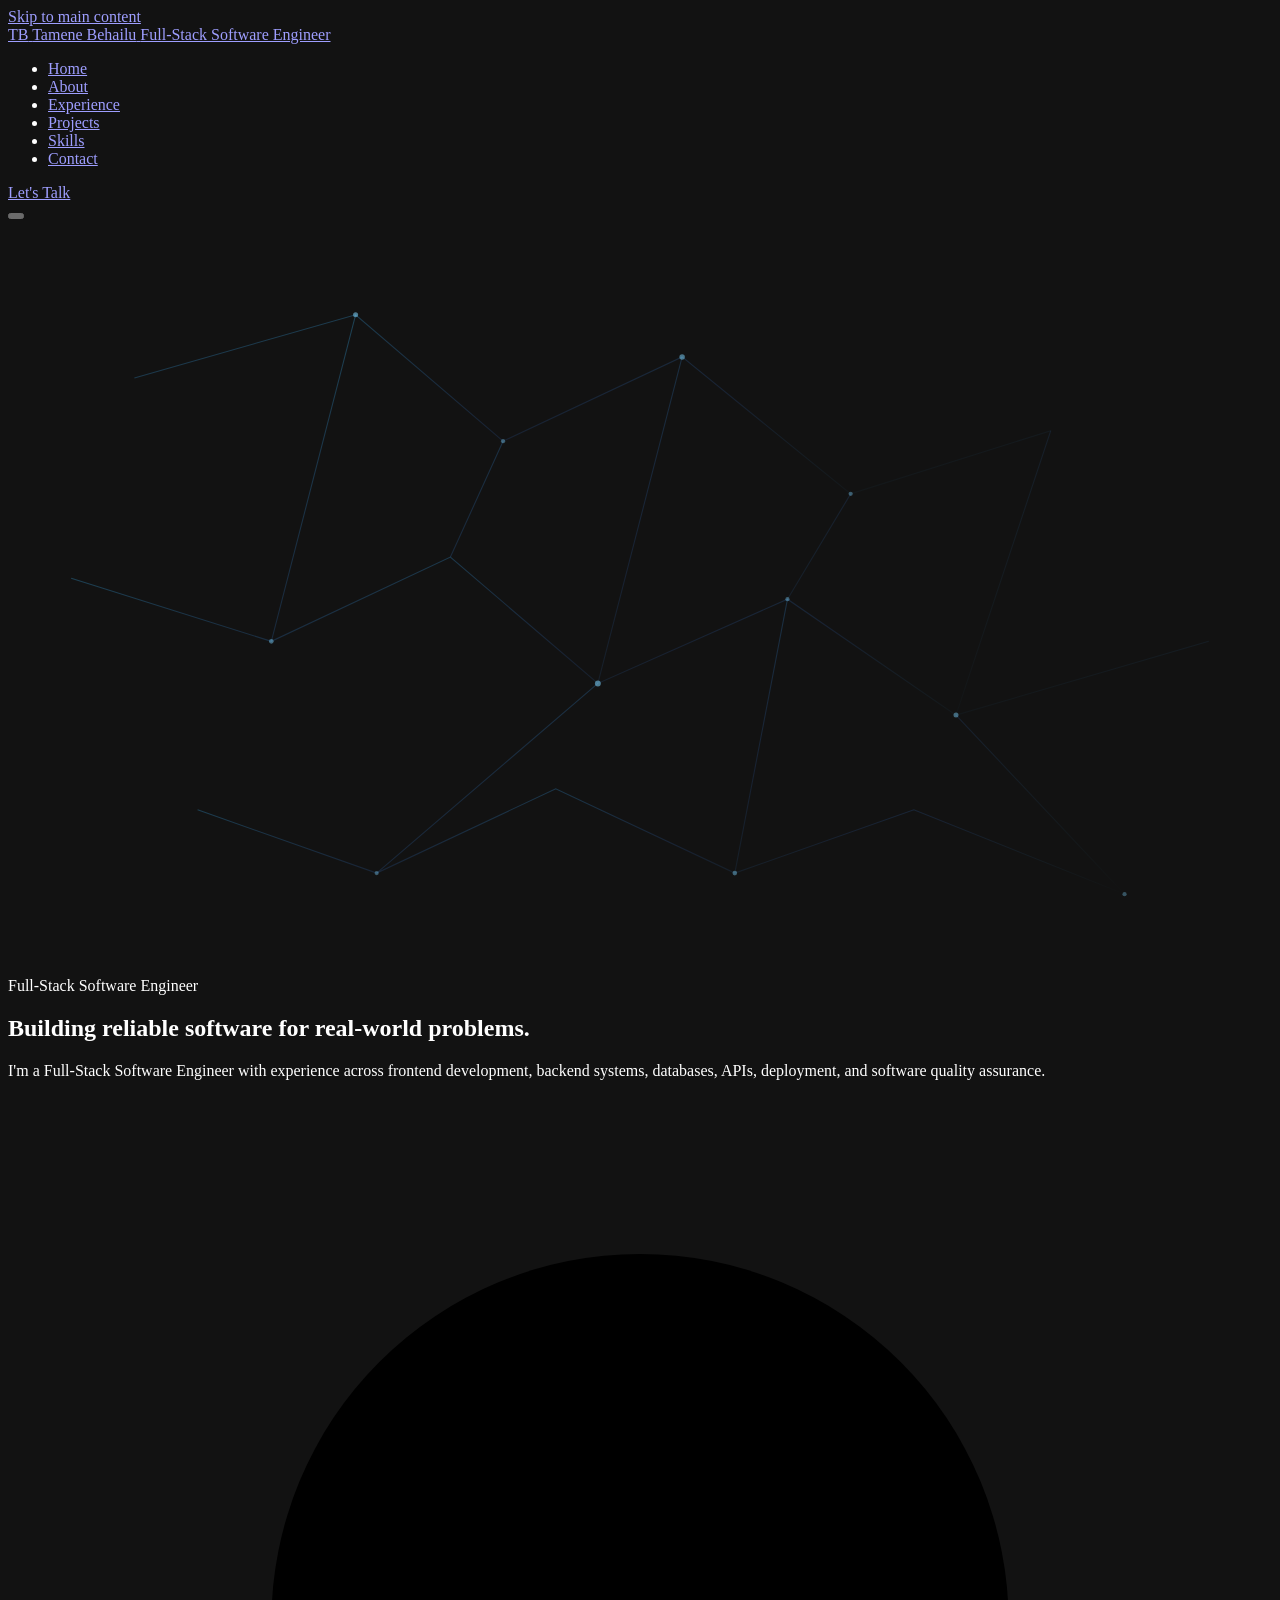
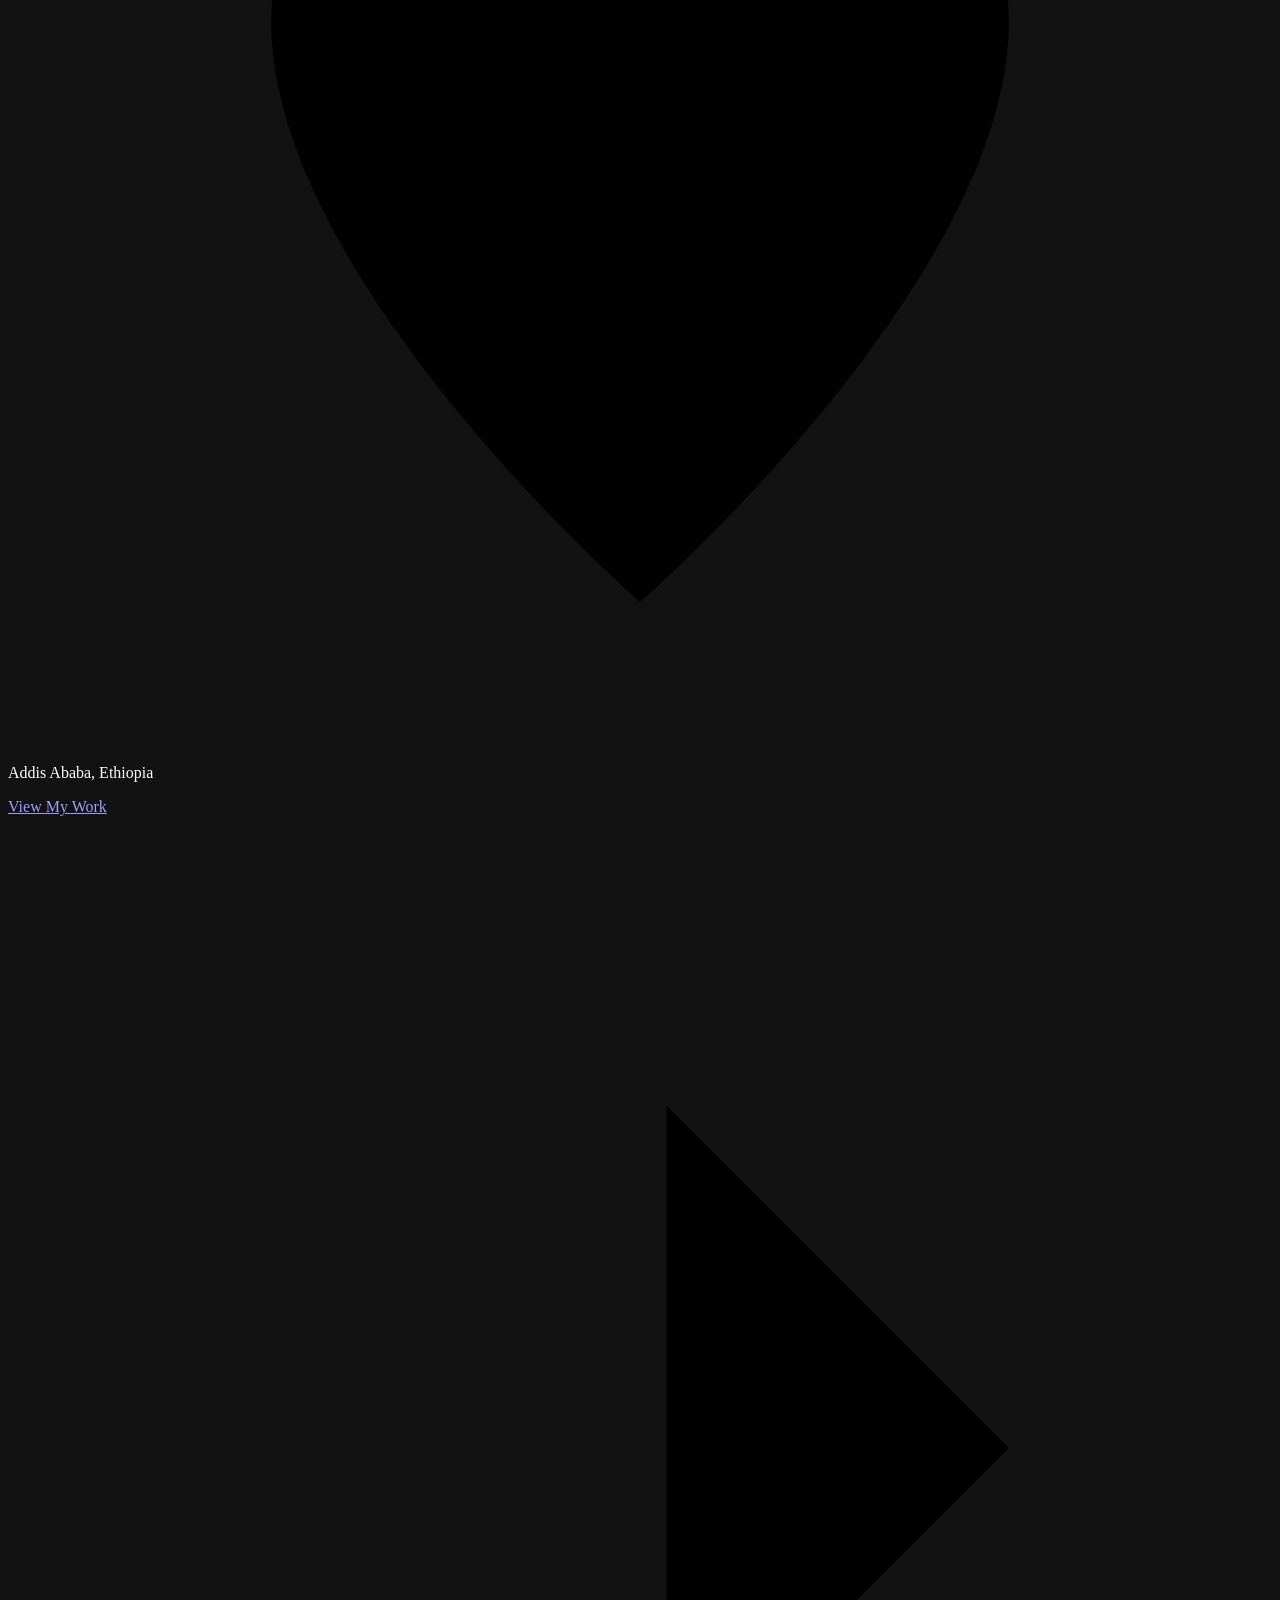
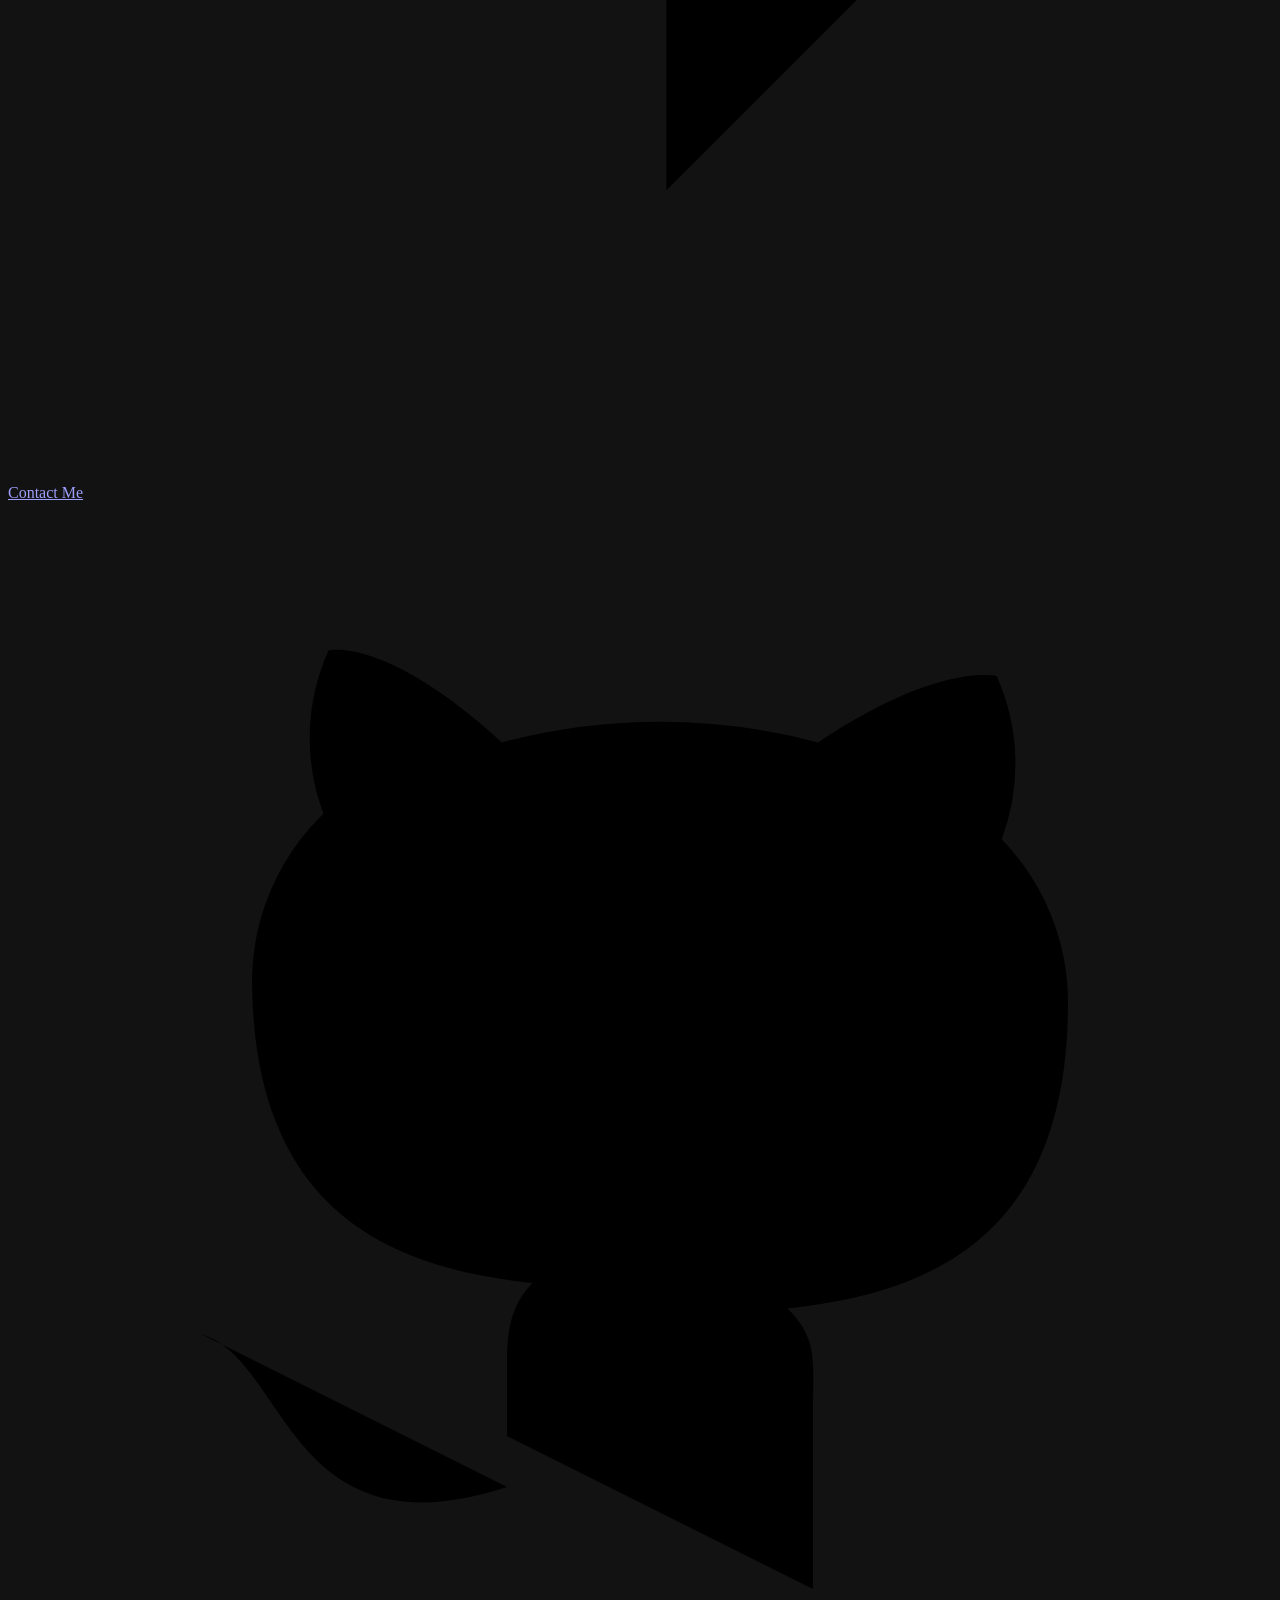
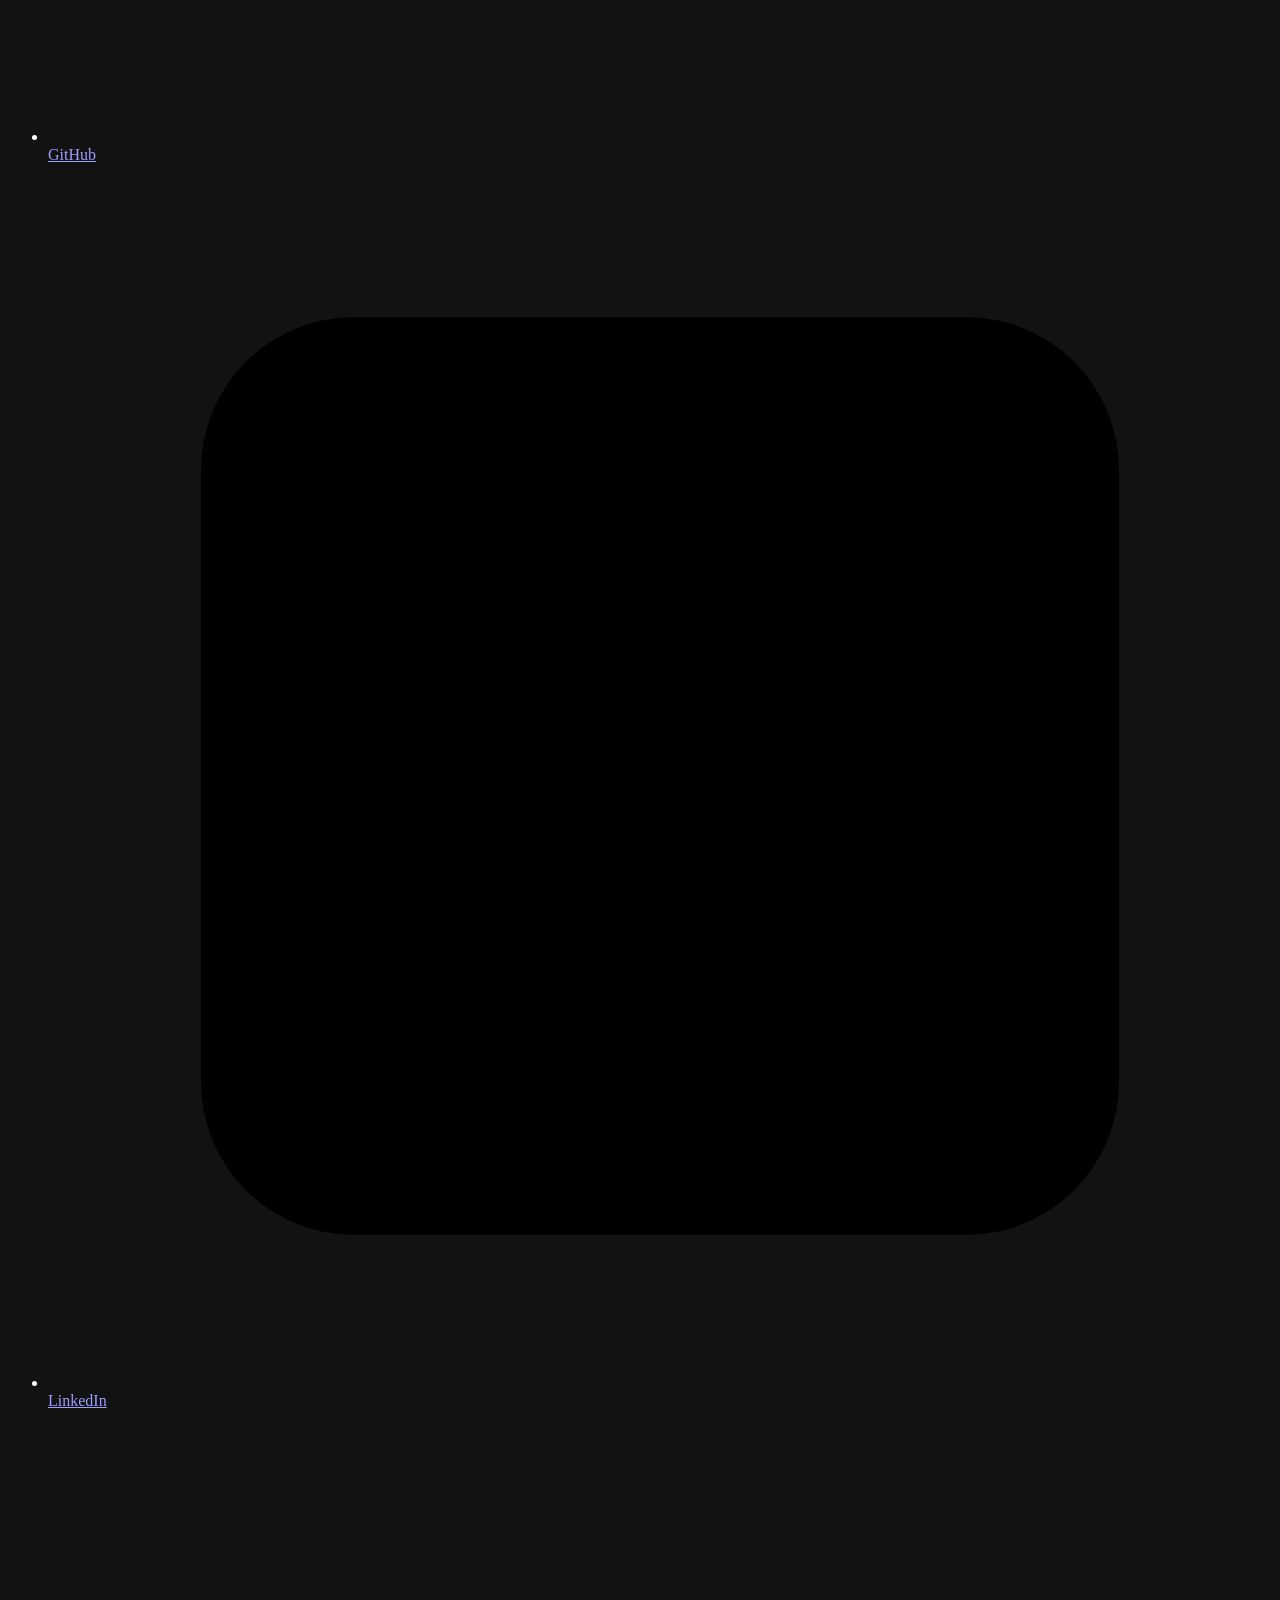
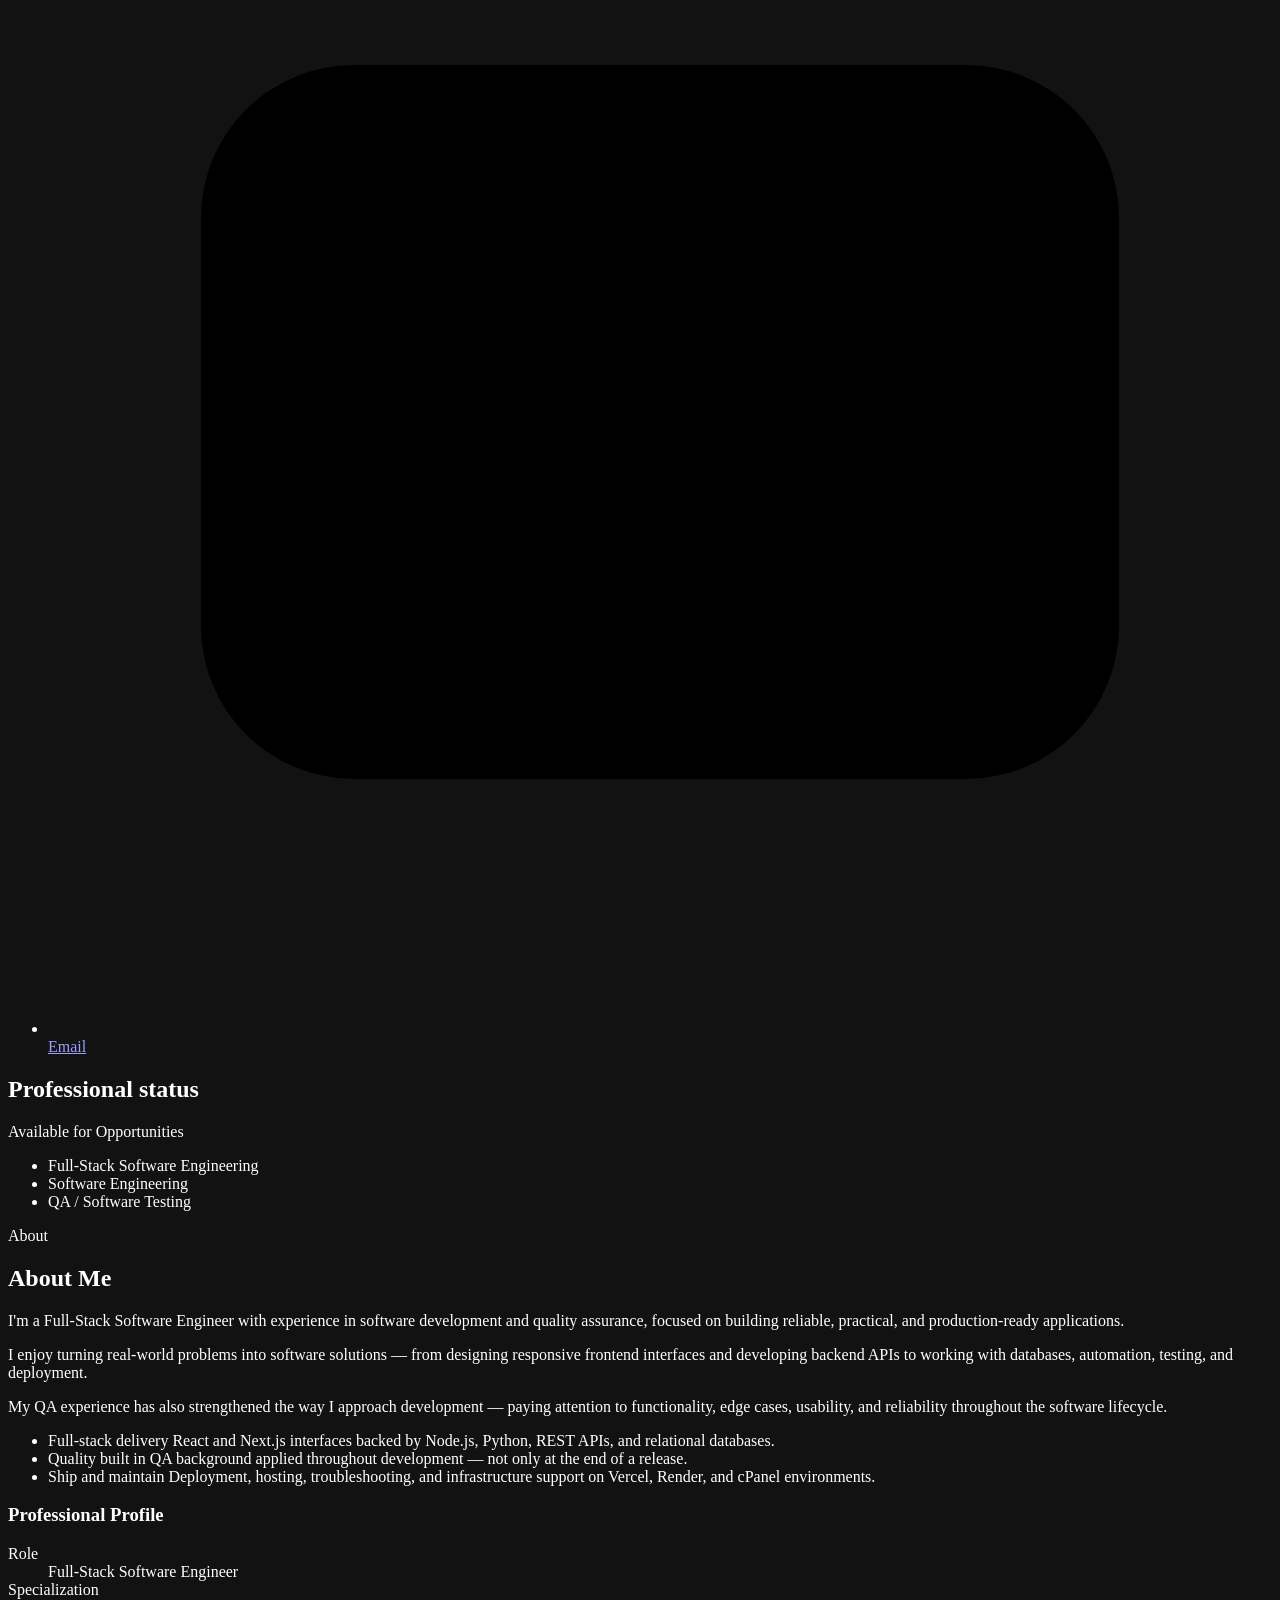
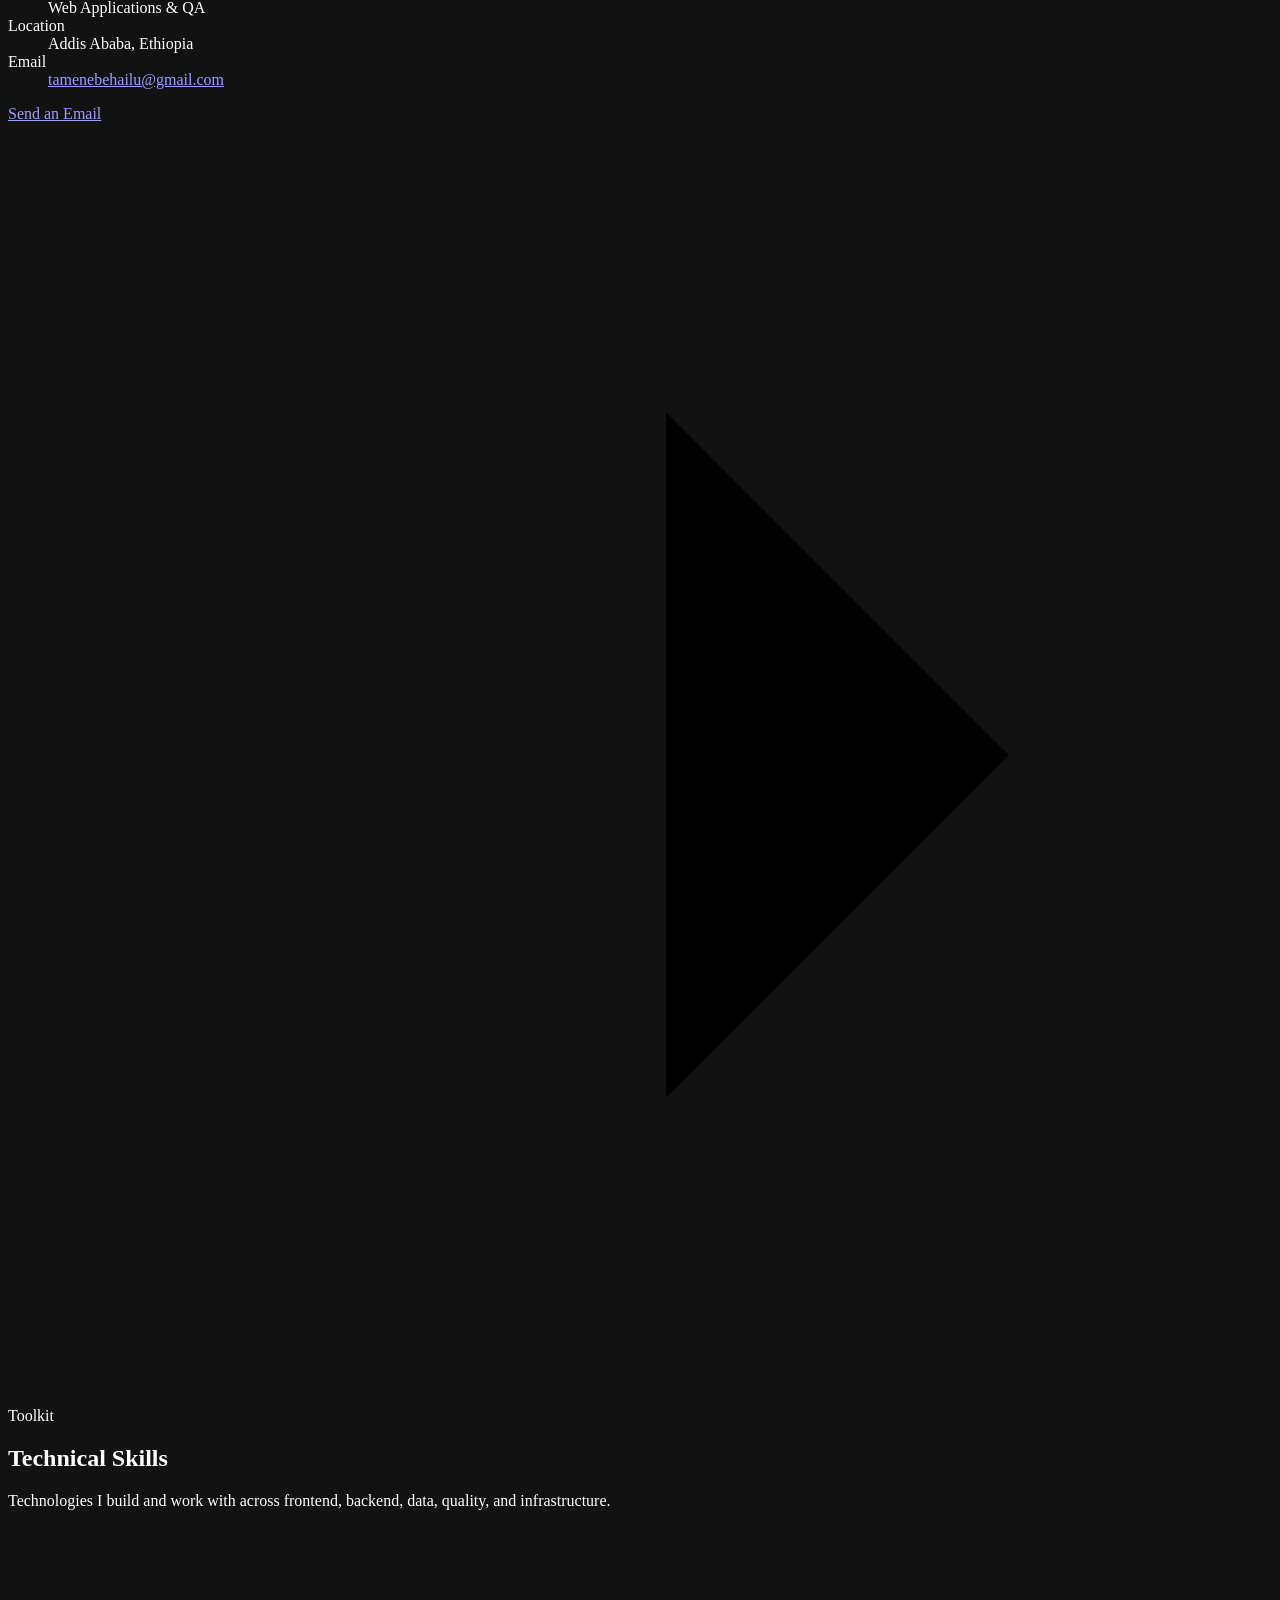
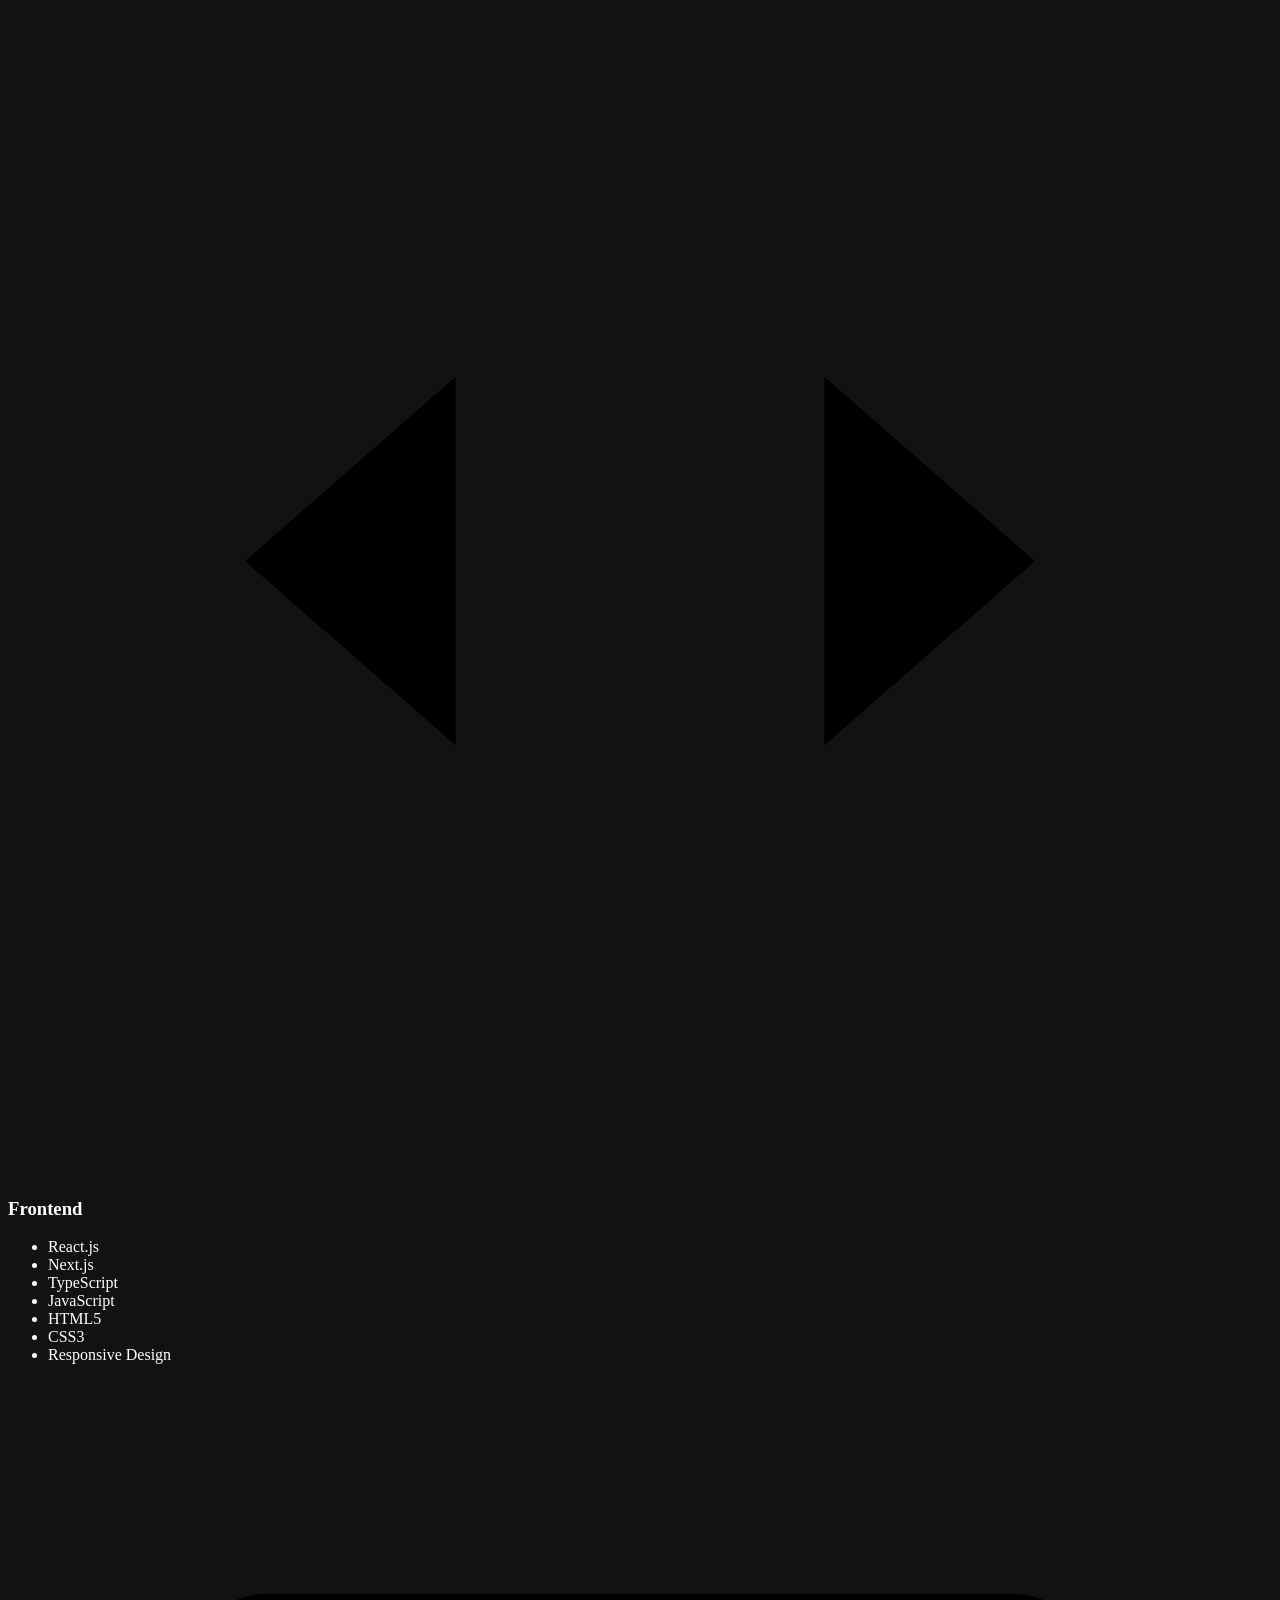
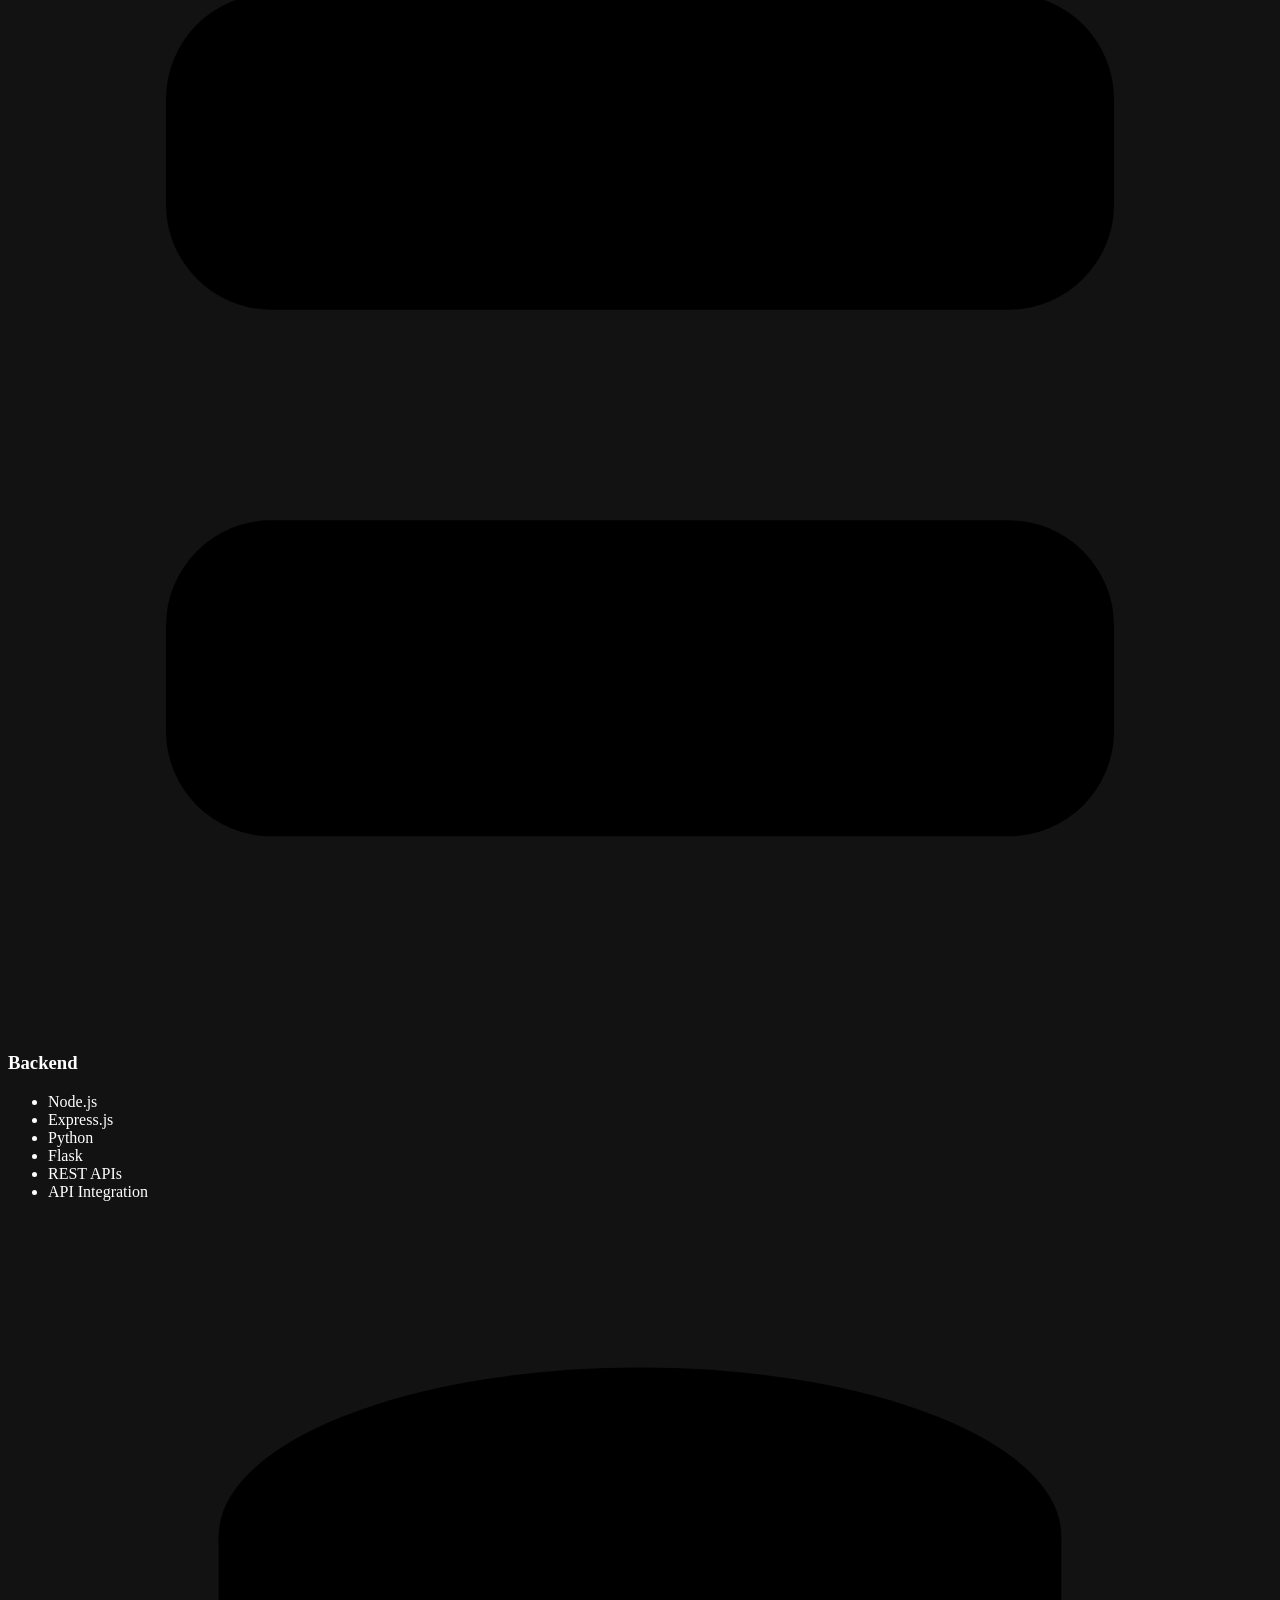
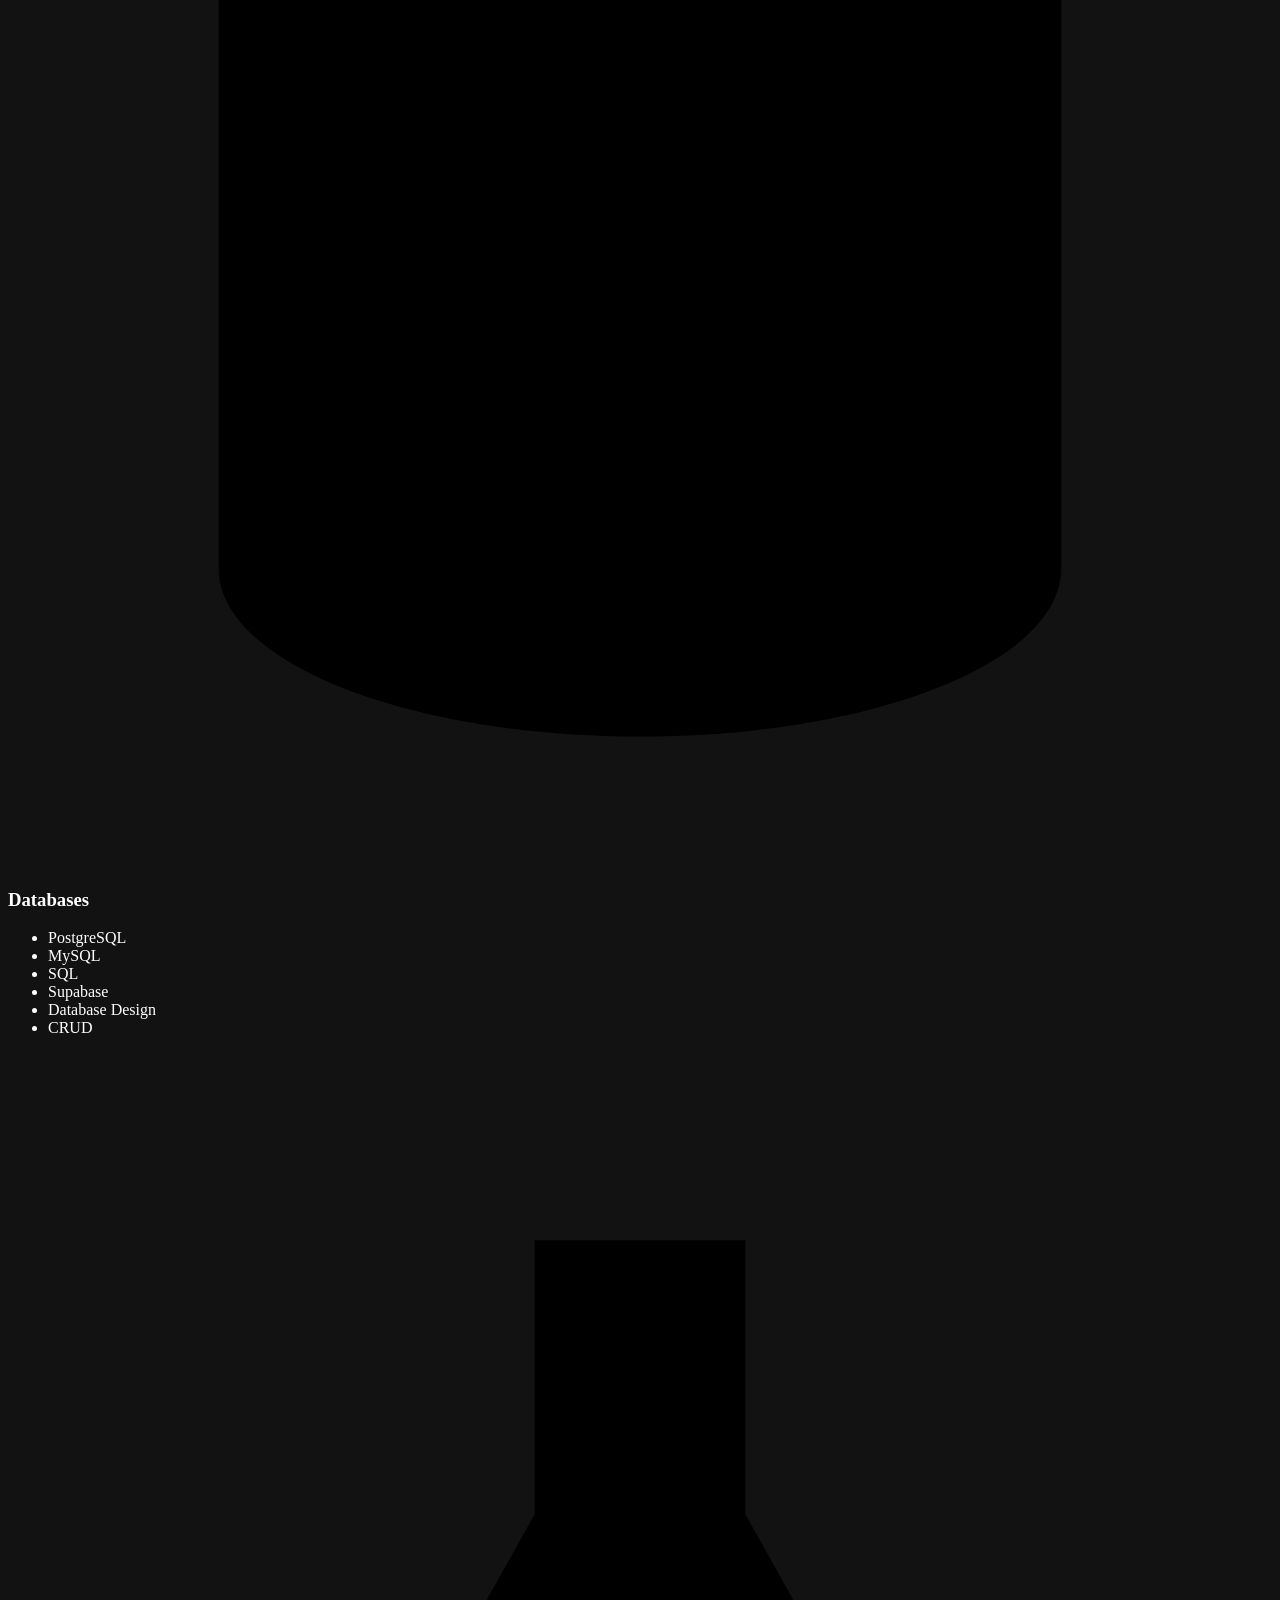
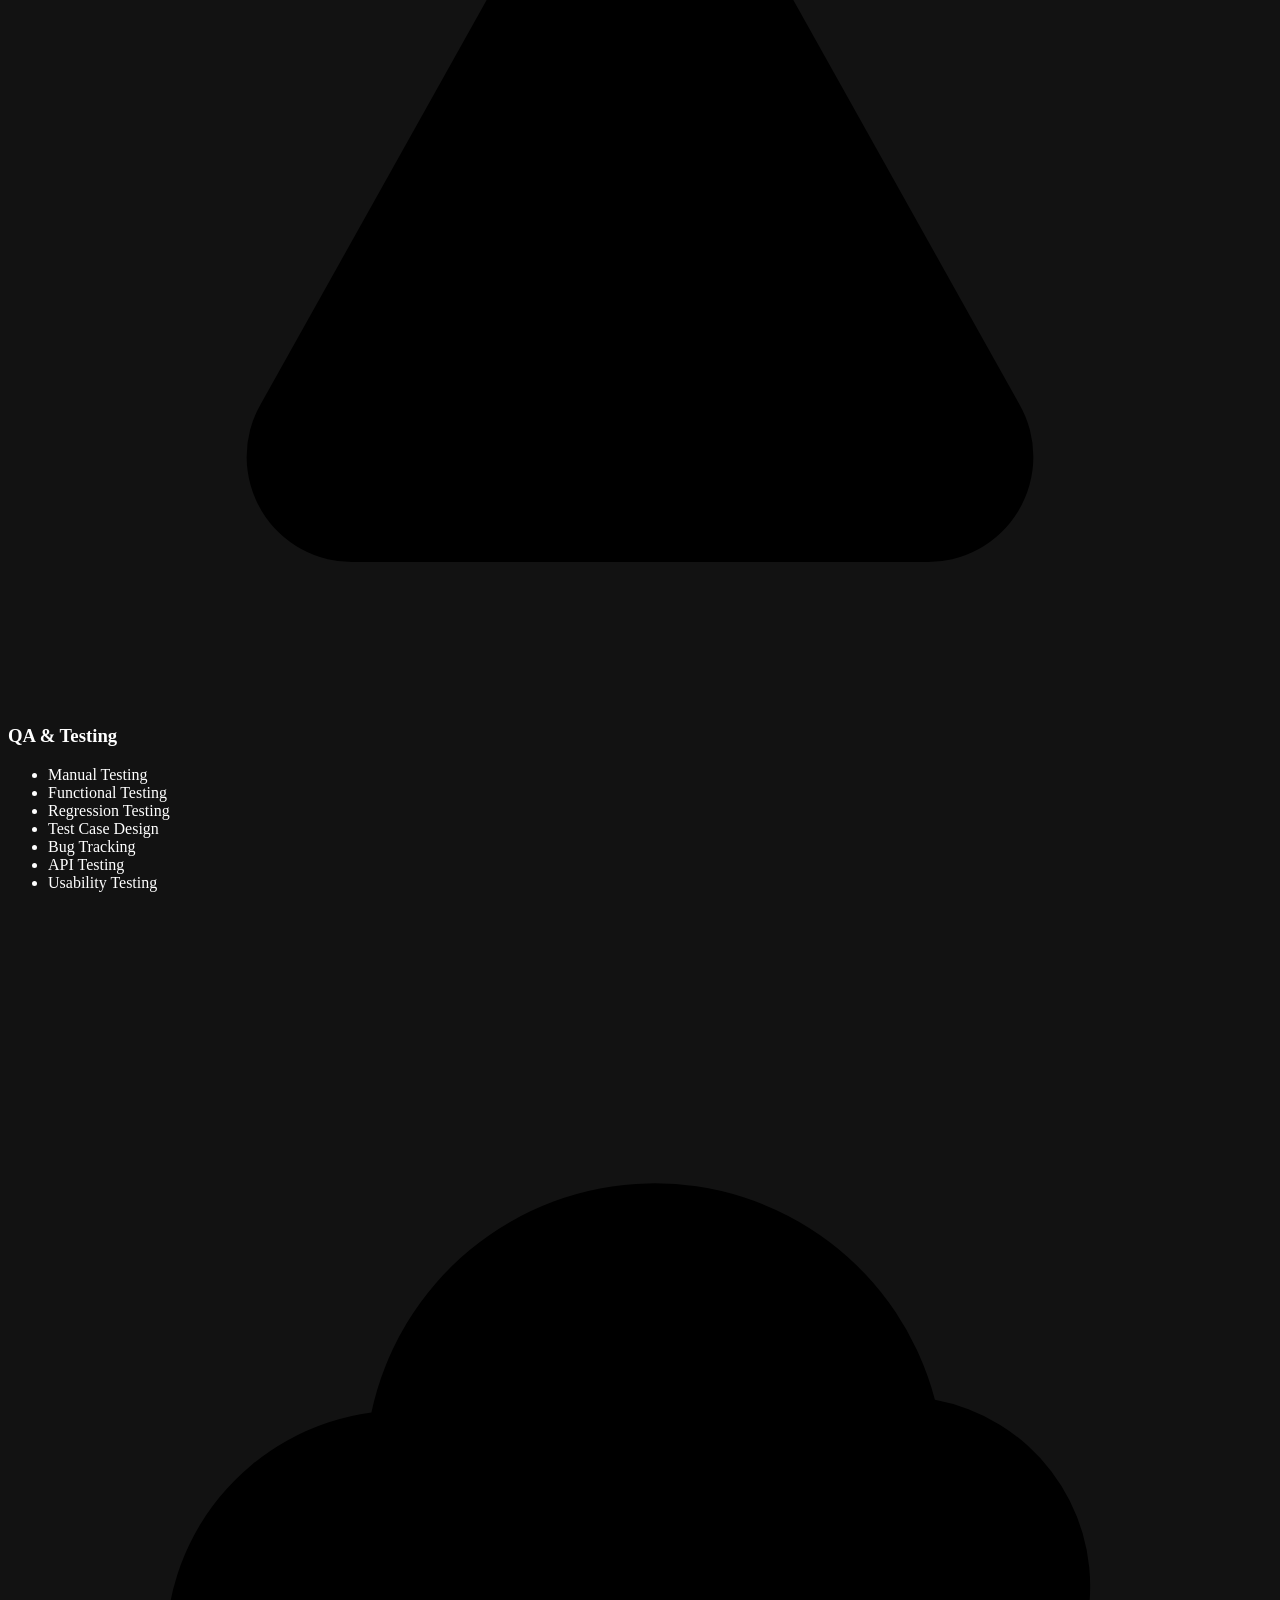
==== index.html @ a9e97636 "feat: build portfolio page structure and content Single-page site for Tamene Behailu, Full-Stack Sof" ====
<!DOCTYPE html>
<html lang="en" class="no-js">
<head>
<meta charset="utf-8">
<meta name="viewport" content="width=device-width, initial-scale=1">

<title>Tamene Behailu | Full-Stack Software Engineer</title>
<meta name="description" content="Tamene Behailu is a Full-Stack Software Engineer with experience in React, Next.js, TypeScript, Node.js, Python, databases, APIs, cloud deployment, and software quality assurance.">
<meta name="author" content="Tamene Behailu">
<link rel="canonical" href="https://tamenebehailu.dev/">

<meta name="theme-color" content="#070a10">
<meta name="color-scheme" content="dark">

<!-- Open Graph -->
<meta property="og:type" content="website">
<meta property="og:site_name" content="Tamene Behailu">
<meta property="og:title" content="Tamene Behailu | Full-Stack Software Engineer">
<meta property="og:description" content="Full-Stack Software Engineer with QA experience. Building reliable software for real-world problems — React, Next.js, TypeScript, Node.js, Python, databases, APIs, cloud deployment, and software quality assurance.">
<meta property="og:url" content="https://tamenebehailu.dev/">
<meta property="og:image" content="https://tamenebehailu.dev/assets/img/og-image.png">
<meta property="og:image:width" content="1200">
<meta property="og:image:height" content="630">
<meta property="og:locale" content="en_US">

<!-- Twitter -->
<meta name="twitter:card" content="summary_large_image">
<meta name="twitter:title" content="Tamene Behailu | Full-Stack Software Engineer">
<meta name="twitter:description" content="Full-Stack Software Engineer with QA experience. Building reliable software for real-world problems.">
<meta name="twitter:image" content="https://tamenebehailu.dev/assets/img/og-image.png">

<link rel="icon" href="assets/img/favicon.svg" type="image/svg+xml">
<link rel="apple-touch-icon" href="assets/img/favicon.svg">
<link rel="manifest" href="site.webmanifest">

<!-- Typeface: Inter, self-hosted. Preloaded so text paints with the real
     typeface on first frame instead of reflowing when the swap lands. -->
<link rel="preload" href="assets/fonts/inter-latin-var.woff2" as="font" type="font/woff2" crossorigin>
<link rel="stylesheet" href="assets/css/fonts.css">
<link rel="stylesheet" href="assets/css/styles.css">

<script>document.documentElement.className = document.documentElement.className.replace('no-js', 'js');</script>
</head>

<body>
<a class="skip-link" href="#main">Skip to main content</a>

<!-- ============================ NAVIGATION ============================ -->
<header class="site-header" id="site-header">
  <div class="container site-header__inner">
    <a class="brand" href="#home" aria-label="Tamene Behailu — home">
      <span class="brand__mark" aria-hidden="true">TB</span>
      <span class="brand__text">
        <span class="brand__name">Tamene Behailu</span>
        <span class="brand__role">Full-Stack Software Engineer</span>
      </span>
    </a>

    <nav class="nav" id="primary-nav" aria-label="Primary">
      <ul class="nav__list" id="nav-list">
        <li><a class="nav__link" href="#home">Home</a></li>
        <li><a class="nav__link" href="#about">About</a></li>
        <li><a class="nav__link" href="#experience">Experience</a></li>
        <li><a class="nav__link" href="#projects">Projects</a></li>
        <li><a class="nav__link" href="#skills">Skills</a></li>
        <li><a class="nav__link" href="#contact">Contact</a></li>
      </ul>
      <div class="nav__cta">
        <a class="btn btn--primary btn--sm" href="#contact">Let's Talk</a>
      </div>
    </nav>

    <button class="nav-toggle" id="nav-toggle" type="button"
            aria-expanded="false" aria-controls="primary-nav" aria-label="Open navigation menu">
      <span class="nav-toggle__box" aria-hidden="true">
        <span class="nav-toggle__bar"></span>
        <span class="nav-toggle__bar"></span>
        <span class="nav-toggle__bar"></span>
      </span>
    </button>
  </div>
</header>
<div class="nav-scrim" id="nav-scrim" hidden></div>

<main id="main">

<!-- ============================== HERO =============================== -->
<section class="hero" id="home">
  <div class="hero__bg" aria-hidden="true">
    <div class="hero__grid"></div>
    <div class="hero__glow hero__glow--a"></div>
    <div class="hero__glow hero__glow--b"></div>
    <svg class="hero__network" viewBox="0 0 1200 700" preserveAspectRatio="xMidYMid slice" focusable="false">
      <defs>
        <linearGradient id="edgeFade" x1="0" y1="0" x2="1" y2="1">
          <stop offset="0%" stop-color="#38bdf8" stop-opacity="0.30"/>
          <stop offset="55%" stop-color="#3b82f6" stop-opacity="0.14"/>
          <stop offset="100%" stop-color="#38bdf8" stop-opacity="0"/>
        </linearGradient>
      </defs>
      <g stroke="url(#edgeFade)" stroke-width="1" fill="none">
        <path d="M120 150 L330 90 L470 210 L640 130 L800 260 L990 200"/>
        <path d="M60 340 L250 400 L420 320 L560 440 L740 360 L900 470 L1140 400"/>
        <path d="M180 560 L350 620 L520 540 L690 620 L860 560 L1060 640"/>
        <path d="M330 90 L250 400 M470 210 L420 320 M640 130 L560 440 M800 260 L740 360 M990 200 L900 470"/>
        <path d="M350 620 L560 440 M690 620 L740 360 M1060 640 L900 470"/>
      </g>
      <g fill="#7dd3fc">
        <circle cx="330" cy="90" r="2.4" opacity=".55"/>
        <circle cx="470" cy="210" r="2" opacity=".4"/>
        <circle cx="640" cy="130" r="2.6" opacity=".5"/>
        <circle cx="800" cy="260" r="2" opacity=".38"/>
        <circle cx="250" cy="400" r="2.2" opacity=".45"/>
        <circle cx="560" cy="440" r="2.8" opacity=".55"/>
        <circle cx="740" cy="360" r="2" opacity=".4"/>
        <circle cx="900" cy="470" r="2.4" opacity=".45"/>
        <circle cx="350" cy="620" r="2" opacity=".38"/>
        <circle cx="690" cy="620" r="2.2" opacity=".42"/>
        <circle cx="1060" cy="640" r="2" opacity=".34"/>
      </g>
    </svg>
    <div class="hero__scanlines"></div>
  </div>

  <div class="container hero__inner">
    <p class="eyebrow">
      <span class="eyebrow__dot" aria-hidden="true"></span>
      Full-Stack Software Engineer
    </p>

    <h1 class="hero__title">
      Building reliable software for
      <span class="text-gradient">real-world problems.</span>
    </h1>

    <p class="hero__lead">
      I'm a Full-Stack Software Engineer with experience across frontend development,
      backend systems, databases, APIs, deployment, and software quality assurance.
    </p>

    <p class="hero__location">
      <svg class="icon" viewBox="0 0 24 24" aria-hidden="true" focusable="false">
        <path d="M12 21s7-6.1 7-11a7 7 0 1 0-14 0c0 4.9 7 11 7 11Z"/>
        <circle cx="12" cy="10" r="2.6"/>
      </svg>
      Addis Ababa, Ethiopia
    </p>

    <div class="hero__actions">
      <a class="btn btn--primary" href="#projects">
        View My Work
        <svg class="icon" viewBox="0 0 24 24" aria-hidden="true" focusable="false"><path d="M5 12h13M12.5 5.5 19 12l-6.5 6.5"/></svg>
      </a>
      <a class="btn btn--ghost" href="#contact">Contact Me</a>
    </div>

    <ul class="hero__social" aria-label="Professional profiles">
      <li>
        <a class="social-link" href="https://github.com/Mebtee" target="_blank" rel="noopener noreferrer">
          <svg class="icon" viewBox="0 0 24 24" aria-hidden="true" focusable="false">
            <path d="M9 19c-4.3 1.4-4.3-2.5-6-3m12 5v-3.5c0-1 .1-1.4-.5-2 2.8-.3 5.5-1.4 5.5-6a4.6 4.6 0 0 0-1.3-3.2 4.2 4.2 0 0 0-.1-3.2s-1.1-.3-3.5 1.3a12 12 0 0 0-6.2 0C6.6 2.3 5.5 2.6 5.5 2.6a4.2 4.2 0 0 0-.1 3.2A4.6 4.6 0 0 0 4 9c0 4.6 2.7 5.7 5.5 6-.4.4-.5.9-.5 1.5V18"/>
          </svg>
          GitHub
        </a>
      </li>
      <li>
        <a class="social-link" href="https://www.linkedin.com/in/tames-network/" target="_blank" rel="noopener noreferrer">
          <svg class="icon" viewBox="0 0 24 24" aria-hidden="true" focusable="false">
            <rect x="3" y="3" width="18" height="18" rx="3"/>
            <path d="M7.5 10.5V17M7.5 7.4v.1M11.5 17v-3.7a2.3 2.3 0 0 1 4.6 0V17M11.5 10.5V17"/>
          </svg>
          LinkedIn
        </a>
      </li>
      <li>
        <a class="social-link" href="mailto:tamenebehailu@gmail.com">
          <svg class="icon" viewBox="0 0 24 24" aria-hidden="true" focusable="false">
            <rect x="3" y="5" width="18" height="14" rx="3"/>
            <path d="m4 8 8 5.5L20 8"/>
          </svg>
          Email
        </a>
      </li>
    </ul>
  </div>

  <a class="hero__scroll" href="#status" aria-label="Scroll to next section">
    <span class="hero__scroll-track" aria-hidden="true"><span class="hero__scroll-dot"></span></span>
  </a>
</section>

<!-- ======================= PROFESSIONAL STATUS ====================== -->
<section class="status" id="status" aria-labelledby="status-heading">
  <h2 class="visually-hidden" id="status-heading">Professional status</h2>
  <div class="container">
    <div class="status__bar reveal">
      <p class="status__label">
        <span class="status__pulse" aria-hidden="true"></span>
        Available for Opportunities
      </p>
      <ul class="status__roles">
        <li class="status__role status__role--primary">Full-Stack Software Engineering</li>
        <li class="status__role">Software Engineering</li>
        <li class="status__role">QA / Software Testing</li>
      </ul>
    </div>
  </div>
</section>

<!-- ============================== ABOUT ============================== -->
<section class="section" id="about" aria-labelledby="about-heading">
  <div class="container about">
    <div class="about__text">
      <p class="eyebrow reveal"><span class="eyebrow__dot" aria-hidden="true"></span>About</p>
      <h2 class="section__title reveal" id="about-heading">About Me</h2>

      <div class="prose reveal">
        <p>
          I'm a Full-Stack Software Engineer with experience in software development and quality
          assurance, focused on building reliable, practical, and production-ready applications.
        </p>
        <p>
          I enjoy turning real-world problems into software solutions — from designing responsive
          frontend interfaces and developing backend APIs to working with databases, automation,
          testing, and deployment.
        </p>
        <p>
          My QA experience has also strengthened the way I approach development — paying attention
          to functionality, edge cases, usability, and reliability throughout the software lifecycle.
        </p>
      </div>

      <ul class="about__strengths reveal">
        <li>
          <span class="about__strength-title">Full-stack delivery</span>
          <span class="about__strength-text">React and Next.js interfaces backed by Node.js, Python, REST APIs, and relational databases.</span>
        </li>
        <li>
          <span class="about__strength-title">Quality built in</span>
          <span class="about__strength-text">QA background applied throughout development — not only at the end of a release.</span>
        </li>
        <li>
          <span class="about__strength-title">Ship and maintain</span>
          <span class="about__strength-text">Deployment, hosting, troubleshooting, and infrastructure support on Vercel, Render, and cPanel environments.</span>
        </li>
      </ul>
    </div>

    <aside class="profile-card reveal" aria-labelledby="profile-heading">
      <h3 class="profile-card__heading" id="profile-heading">Professional Profile</h3>
      <dl class="profile-card__list">
        <div class="profile-card__row">
          <dt>Role</dt>
          <dd>Full-Stack Software Engineer</dd>
        </div>
        <div class="profile-card__row">
          <dt>Specialization</dt>
          <dd>Web Applications &amp; QA</dd>
        </div>
        <div class="profile-card__row">
          <dt>Location</dt>
          <dd>Addis Ababa, Ethiopia</dd>
        </div>
        <div class="profile-card__row">
          <dt>Email</dt>
          <dd><a href="mailto:tamenebehailu@gmail.com">tamenebehailu@gmail.com</a></dd>
        </div>
      </dl>
      <a class="btn btn--primary btn--block" href="mailto:tamenebehailu@gmail.com">
        Send an Email
        <svg class="icon" viewBox="0 0 24 24" aria-hidden="true" focusable="false"><path d="M5 12h13M12.5 5.5 19 12l-6.5 6.5"/></svg>
      </a>
    </aside>
  </div>
</section>

<!-- =========================== TECHNICAL SKILLS ====================== -->
<section class="section section--alt" id="skills" aria-labelledby="skills-heading">
  <div class="container">
    <header class="section__header reveal">
      <p class="eyebrow"><span class="eyebrow__dot" aria-hidden="true"></span>Toolkit</p>
      <h2 class="section__title" id="skills-heading">Technical Skills</h2>
      <p class="section__subtitle">
        Technologies I build and work with across frontend, backend, data, quality, and infrastructure.
      </p>
    </header>

    <div class="skills-grid">
      <article class="skill-group reveal">
        <h3 class="skill-group__title">
          <svg class="skill-group__icon" viewBox="0 0 24 24" aria-hidden="true" focusable="false">
            <path d="m8.5 8.5-4 3.5 4 3.5M15.5 8.5l4 3.5-4 3.5M13.5 5l-3 14"/>
          </svg>
          Frontend
        </h3>
        <ul class="badge-list">
          <li class="badge">React.js</li>
          <li class="badge">Next.js</li>
          <li class="badge">TypeScript</li>
          <li class="badge">JavaScript</li>
          <li class="badge">HTML5</li>
          <li class="badge">CSS3</li>
          <li class="badge">Responsive Design</li>
        </ul>
      </article>

      <article class="skill-group reveal">
        <h3 class="skill-group__title">
          <svg class="skill-group__icon" viewBox="0 0 24 24" aria-hidden="true" focusable="false">
            <rect x="3" y="4" width="18" height="6" rx="2"/>
            <rect x="3" y="14" width="18" height="6" rx="2"/>
            <path d="M7 7v.1M7 17v.1"/>
          </svg>
          Backend
        </h3>
        <ul class="badge-list">
          <li class="badge">Node.js</li>
          <li class="badge">Express.js</li>
          <li class="badge">Python</li>
          <li class="badge">Flask</li>
          <li class="badge">REST APIs</li>
          <li class="badge">API Integration</li>
        </ul>
      </article>

      <article class="skill-group reveal">
        <h3 class="skill-group__title">
          <svg class="skill-group__icon" viewBox="0 0 24 24" aria-hidden="true" focusable="false">
            <ellipse cx="12" cy="6" rx="8" ry="3.2"/>
            <path d="M4 6v12c0 1.8 3.6 3.2 8 3.2s8-1.4 8-3.2V6M4 12c0 1.8 3.6 3.2 8 3.2s8-1.4 8-3.2"/>
          </svg>
          Databases
        </h3>
        <ul class="badge-list">
          <li class="badge">PostgreSQL</li>
          <li class="badge">MySQL</li>
          <li class="badge">SQL</li>
          <li class="badge">Supabase</li>
          <li class="badge">Database Design</li>
          <li class="badge">CRUD</li>
        </ul>
      </article>

      <article class="skill-group reveal">
        <h3 class="skill-group__title">
          <svg class="skill-group__icon" viewBox="0 0 24 24" aria-hidden="true" focusable="false">
            <path d="M9 3.5h6M10 3.5v5.2L4.8 18a2 2 0 0 0 1.8 3h10.8a2 2 0 0 0 1.8-3L14 8.7V3.5"/>
            <path d="M7.5 14.5h9"/>
          </svg>
          QA &amp; Testing
        </h3>
        <ul class="badge-list">
          <li class="badge">Manual Testing</li>
          <li class="badge">Functional Testing</li>
          <li class="badge">Regression Testing</li>
          <li class="badge">Test Case Design</li>
          <li class="badge">Bug Tracking</li>
          <li class="badge">API Testing</li>
          <li class="badge">Usability Testing</li>
        </ul>
      </article>

      <article class="skill-group reveal">
        <h3 class="skill-group__title">
          <svg class="skill-group__icon" viewBox="0 0 24 24" aria-hidden="true" focusable="false">
            <path d="M7.5 18.5a4.5 4.5 0 0 1-.6-8.96A5.5 5.5 0 0 1 17.6 9.3a3.6 3.6 0 0 1-.6 7.14"/>
            <path d="M12 12.5v6M9.6 15.4 12 18l2.4-2.6"/>
          </svg>
          Cloud &amp; DevOps
        </h3>
        <ul class="badge-list">
          <li class="badge">Git</li>
          <li class="badge">GitHub</li>
          <li class="badge">Docker</li>
          <li class="badge">Vercel</li>
          <li class="badge">Render</li>
          <li class="badge">AWS</li>
          <li class="badge">Azure</li>
          <li class="badge">cPanel</li>
        </ul>
      </article>

      <article class="skill-group reveal">
        <h3 class="skill-group__title">
          <svg class="skill-group__icon" viewBox="0 0 24 24" aria-hidden="true" focusable="false">
            <circle cx="12" cy="12" r="3.2"/>
            <path d="M12 3v3.2M12 17.8V21M21 12h-3.2M6.2 12H3M18.4 5.6l-2.3 2.3M7.9 16.1l-2.3 2.3M18.4 18.4l-2.3-2.3M7.9 7.9 5.6 5.6"/>
          </svg>
          Other
        </h3>
        <ul class="badge-list">
          <li class="badge">Web Scraping</li>
          <li class="badge">Playwright</li>
          <li class="badge">Automation</li>
          <li class="badge">Data Processing</li>
        </ul>
      </article>
    </div>
  </div>
</section>

<!-- =========================== FEATURED PROJECTS ===================== -->
<section class="section" id="projects" aria-labelledby="projects-heading">
  <div class="container">
    <header class="section__header reveal">
      <p class="eyebrow"><span class="eyebrow__dot" aria-hidden="true"></span>Portfolio</p>
      <h2 class="section__title" id="projects-heading">Selected Projects</h2>
      <p class="section__subtitle">
        Real applications built across full-stack development, data systems, and AI.
      </p>
    </header>

    <!-- Primary project -->
    <article class="project project--featured reveal" aria-labelledby="project-1-title">
      <div class="project__media">
        <img
          src="assets/img/project-ethio-exchange.svg"
          alt="Abstract interface preview of the Ethio Exchange application: a table of Ethiopian banks with buying and selling currency rates, plus a currency converter panel."
          width="1200" height="750" loading="lazy" decoding="async">
        <p class="project__media-note">Abstract interface preview</p>
      </div>

      <div class="project__body">
        <p class="project__kicker">Featured Project</p>
        <h3 class="project__title" id="project-1-title">Ethio Exchange</h3>
        <p class="project__subtitle">Ethiopian Bank Exchange Rates &amp; Currency Converter</p>
        <p class="project__desc">
          Full-stack financial web platform for comparing foreign-currency exchange rates across
          Ethiopian banks.
        </p>

        <ul class="project__features">
          <li><span class="tick" aria-hidden="true"></span>Bank exchange-rate comparison</li>
          <li><span class="tick" aria-hidden="true"></span>Buying and selling rates</li>
          <li><span class="tick" aria-hidden="true"></span>Currency conversion</li>
          <li><span class="tick" aria-hidden="true"></span>Bank rankings</li>
          <li><span class="tick" aria-hidden="true"></span>Individual bank rate pages</li>
          <li><span class="tick" aria-hidden="true"></span>Automated data collection via web scraping</li>
          <li><span class="tick" aria-hidden="true"></span>Backend APIs</li>
          <li><span class="tick" aria-hidden="true"></span>Database-driven data</li>
        </ul>

        <h4 class="project__tech-label">Technology</h4>
        <ul class="badge-list badge-list--tight">
          <li class="badge">React</li>
          <li class="badge">TypeScript</li>
          <li class="badge">Node.js</li>
          <li class="badge">REST APIs</li>
          <li class="badge">PostgreSQL / Supabase</li>
          <li class="badge">Playwright</li>
          <li class="badge">Web Scraping</li>
          <li class="badge">Vercel</li>
          <li class="badge">Render</li>
        </ul>

        <div class="project__actions">
          <a class="btn btn--primary" href="https://ethioexchange.live/en" target="_blank" rel="noopener noreferrer">
            Live Demo
            <svg class="icon" viewBox="0 0 24 24" aria-hidden="true" focusable="false"><path d="M14 5h5v5M19 5l-8 8M18 13v5a1 1 0 0 1-1 1H6a1 1 0 0 1-1-1V7a1 1 0 0 1 1-1h5"/></svg>
            <span class="visually-hidden">— opens ethioexchange.live in a new tab</span>
          </a>
          <a class="btn btn--ghost" href="https://github.com/Mebtee" target="_blank" rel="noopener noreferrer"
             aria-label="GitHub profile of Tamene Behailu">
            <svg class="icon" viewBox="0 0 24 24" aria-hidden="true" focusable="false">
              <path d="M9 19c-4.3 1.4-4.3-2.5-6-3m12 5v-3.5c0-1 .1-1.4-.5-2 2.8-.3 5.5-1.4 5.5-6a4.6 4.6 0 0 0-1.3-3.2 4.2 4.2 0 0 0-.1-3.2s-1.1-.3-3.5 1.3a12 12 0 0 0-6.2 0C6.6 2.3 5.5 2.6 5.5 2.6a4.2 4.2 0 0 0-.1 3.2A4.6 4.6 0 0 0 4 9c0 4.6 2.7 5.7 5.5 6-.4.4-.5.9-.5 1.5V18"/>
            </svg>
            GitHub
            <span class="visually-hidden">profile — opens github.com/Mebtee in a new tab</span>
          </a>
        </div>
      </div>
    </article>

    <!-- Secondary project -->
    <article class="project project--secondary reveal" aria-labelledby="project-2-title">
      <div class="project__media">
        <img
          src="assets/img/project-cardiomegaly.svg"
          alt="Abstract interface preview of the Cardiomegaly Detection System: an image upload area alongside a Normal or Cardiomegaly classification result panel."
          width="1200" height="750" loading="lazy" decoding="async">
        <p class="project__media-note">Abstract interface preview</p>
      </div>

      <div class="project__body">
        <p class="project__kicker">Machine Learning</p>
        <h3 class="project__title" id="project-2-title">Cardiomegaly Detection System</h3>
        <p class="project__desc">
          AI-powered chest X-ray classification system that classifies uploaded X-ray images
          as Normal or Cardiomegaly.
        </p>
        <p class="project__note">
          Built as an engineering and machine-learning demonstration. Not a medical device and not
          a substitute for professional medical diagnosis.
        </p>

        <ul class="project__features">
          <li><span class="tick" aria-hidden="true"></span>X-ray image upload</li>
          <li><span class="tick" aria-hidden="true"></span>Machine-learning classification</li>
          <li><span class="tick" aria-hidden="true"></span>React frontend</li>
          <li><span class="tick" aria-hidden="true"></span>Flask backend</li>
          <li><span class="tick" aria-hidden="true"></span>API integration</li>
          <li><span class="tick" aria-hidden="true"></span>Database integration</li>
          <li><span class="tick" aria-hidden="true"></span>Deployed web application</li>
        </ul>

        <h4 class="project__tech-label">Technology</h4>
        <ul class="badge-list badge-list--tight">
          <li class="badge">Python</li>
          <li class="badge">TensorFlow</li>
          <li class="badge">Flask</li>
          <li class="badge">React</li>
          <li class="badge">MySQL</li>
          <li class="badge">Machine Learning</li>
        </ul>

        <div class="project__actions">
          <a class="btn btn--primary" href="https://cardio-final-ten.vercel.app/" target="_blank" rel="noopener noreferrer">
            Live Demo
            <svg class="icon" viewBox="0 0 24 24" aria-hidden="true" focusable="false"><path d="M14 5h5v5M19 5l-8 8M18 13v5a1 1 0 0 1-1 1H6a1 1 0 0 1-1-1V7a1 1 0 0 1 1-1h5"/></svg>
            <span class="visually-hidden">— opens cardio-final-ten.vercel.app in a new tab</span>
          </a>
        </div>
      </div>
    </article>
  </div>
</section>

<!-- ======================= PROFESSIONAL EXPERIENCE =================== -->
<section class="section section--alt" id="experience" aria-labelledby="experience-heading">
  <div class="container">
    <header class="section__header reveal">
      <p class="eyebrow"><span class="eyebrow__dot" aria-hidden="true"></span>Career</p>
      <h2 class="section__title" id="experience-heading">Professional Experience</h2>
    </header>

    <ol class="timeline">
      <li class="timeline__item reveal">
        <div class="timeline__marker" aria-hidden="true"></div>
        <div class="timeline__card">
          <header class="timeline__head">
            <h3 class="timeline__role">Full-Stack Software Engineer</h3>
            <p class="timeline__org">ELECTRA TRADE LTD</p>
          </header>
          <ul class="meta-list">
            <li class="meta meta--type">Part-time</li>
            <li class="meta">Jun 2026 &ndash; Present</li>
            <li class="meta">
              <svg class="icon" viewBox="0 0 24 24" aria-hidden="true" focusable="false">
                <path d="M12 21s7-6.1 7-11a7 7 0 1 0-14 0c0 4.9 7 11 7 11Z"/><circle cx="12" cy="10" r="2.6"/>
              </svg>
              Addis Ababa, Ethiopia &middot; Hybrid
            </li>
          </ul>
          <p class="timeline__summary">
            Develop and maintain full-stack web applications using React.js, Next.js, TypeScript,
            Node.js, REST APIs, and databases.
          </p>
          <ul class="timeline__points">
            <li>Build responsive frontend interfaces</li>
            <li>Integrate backend services and APIs</li>
            <li>Develop database-driven features</li>
            <li>Troubleshoot application issues</li>
            <li>Resolve bugs</li>
            <li>Improve application functionality and performance</li>
            <li>Deploy and maintain web applications</li>
          </ul>
        </div>
      </li>

      <li class="timeline__item reveal">
        <div class="timeline__marker" aria-hidden="true"></div>
        <div class="timeline__card">
          <header class="timeline__head">
            <h3 class="timeline__role">Full-Stack Software Engineer <span class="timeline__sep">|</span> Web Developer <span class="timeline__sep">|</span> IT &amp; Network Engineer</h3>
            <p class="timeline__org">Unitech E Power and Trading PLC</p>
          </header>
          <ul class="meta-list">
            <li class="meta meta--type">Full-time</li>
            <li class="meta">Jan 2026 &ndash; Present</li>
            <li class="meta">
              <svg class="icon" viewBox="0 0 24 24" aria-hidden="true" focusable="false">
                <path d="M12 21s7-6.1 7-11a7 7 0 1 0-14 0c0 4.9 7 11 7 11Z"/><circle cx="12" cy="10" r="2.6"/>
              </svg>
              Addis Ababa, Ethiopia &middot; Hybrid
            </li>
          </ul>
          <ul class="timeline__points">
            <li>Develop and maintain responsive web applications</li>
            <li>Work with React.js, JavaScript, HTML, CSS and databases</li>
            <li>Implement frontend and backend functionality</li>
            <li>Customize and troubleshoot web applications</li>
            <li>Manage cPanel hosting environments</li>
            <li>Support enterprise networking and IT infrastructure</li>
            <li>Work with Huawei Datacom, Access, Collaboration, IdeaHub, storage, and enterprise access solutions</li>
            <li>Provide technical support and presales/post-sales assistance</li>
            <li>Troubleshoot customer and infrastructure issues</li>
          </ul>
        </div>
      </li>

      <li class="timeline__item reveal">
        <div class="timeline__marker" aria-hidden="true"></div>
        <div class="timeline__card">
          <header class="timeline__head">
            <h3 class="timeline__role">Software Quality Assurance Engineer</h3>
            <p class="timeline__org">Pixel Tech and Promotion</p>
          </header>
          <ul class="meta-list">
            <li class="meta meta--type">Contract</li>
            <li class="meta">Sep 2025 &ndash; Dec 2025</li>
            <li class="meta">
              <svg class="icon" viewBox="0 0 24 24" aria-hidden="true" focusable="false">
                <path d="M12 21s7-6.1 7-11a7 7 0 1 0-14 0c0 4.9 7 11 7 11Z"/><circle cx="12" cy="10" r="2.6"/>
              </svg>
              Addis Ababa, Ethiopia &middot; Hybrid
            </li>
          </ul>
          <ul class="timeline__points">
            <li>Performed functional testing</li>
            <li>Performed regression testing</li>
            <li>Performed usability testing</li>
            <li>Designed and executed test cases</li>
            <li>Identified and documented defects</li>
            <li>Reproduced and tracked software bugs</li>
            <li>Collaborated with developers to verify fixes</li>
            <li>Prepared test reports and validation results</li>
          </ul>
        </div>
      </li>
    </ol>
  </div>
</section>

<!-- ========================= QA / QUALITY MINDSET ==================== -->
<section class="section" id="quality" aria-labelledby="quality-heading">
  <div class="container">
    <header class="section__header reveal">
      <p class="eyebrow"><span class="eyebrow__dot" aria-hidden="true"></span>Quality</p>
      <h2 class="section__title" id="quality-heading">Engineering With a Quality Mindset</h2>
      <p class="section__subtitle">
        Beyond building software, I approach development with a strong focus on reliability,
        usability, and quality. My QA experience includes functional testing, regression testing,
        test case design, defect tracking, API testing, and collaboration with developers to verify fixes.
      </p>
    </header>

    <ol class="flow reveal">
      <li class="flow__step">
        <span class="flow__index" aria-hidden="true">01</span>
        <span class="flow__label">Test</span>
      </li>
      <li class="flow__step" aria-hidden="true"><span class="flow__arrow">→</span></li>
      <li class="flow__step">
        <span class="flow__index" aria-hidden="true">02</span>
        <span class="flow__label">Identify</span>
      </li>
      <li class="flow__step" aria-hidden="true"><span class="flow__arrow">→</span></li>
      <li class="flow__step">
        <span class="flow__index" aria-hidden="true">03</span>
        <span class="flow__label">Fix</span>
      </li>
      <li class="flow__step" aria-hidden="true"><span class="flow__arrow">→</span></li>
      <li class="flow__step">
        <span class="flow__index" aria-hidden="true">04</span>
        <span class="flow__label">Verify</span>
      </li>
      <li class="flow__step" aria-hidden="true"><span class="flow__arrow">→</span></li>
      <li class="flow__step">
        <span class="flow__index" aria-hidden="true">05</span>
        <span class="flow__label">Release</span>
      </li>
    </ol>
  </div>
</section>

<!-- ============================== EDUCATION ========================== -->
<section class="section section--alt" id="education" aria-labelledby="education-heading">
  <div class="container">
    <header class="section__header reveal">
      <p class="eyebrow"><span class="eyebrow__dot" aria-hidden="true"></span>Background</p>
      <h2 class="section__title" id="education-heading">Education</h2>
    </header>

    <div class="edu-grid">
      <article class="edu-card reveal">
        <svg class="edu-card__icon" viewBox="0 0 24 24" aria-hidden="true" focusable="false">
          <path d="m12 4 9 4.5-9 4.5-9-4.5L12 4Z"/>
          <path d="M7 10.8V16c0 1.4 2.2 2.6 5 2.6s5-1.2 5-2.6v-5.2M20.5 9v5"/>
        </svg>
        <h3 class="edu-card__title">Addis Ababa University</h3>
        <p class="edu-card__program">Software Engineering</p>
      </article>

      <article class="edu-card reveal">
        <svg class="edu-card__icon" viewBox="0 0 24 24" aria-hidden="true" focusable="false">
          <rect x="3" y="4" width="18" height="16" rx="3"/>
          <path d="M3 9h18M7.5 13h5M7.5 16h8"/>
        </svg>
        <h3 class="edu-card__title">IBT College of Canada</h3>
        <p class="edu-card__program">Software Development &amp; Quality Assurance</p>
      </article>
    </div>
  </div>
</section>

<!-- =========================== CAREER FOCUS ========================== -->
<section class="section" id="focus" aria-labelledby="focus-heading">
  <div class="container">
    <div class="focus">
      <div class="focus__text reveal">
        <p class="eyebrow"><span class="eyebrow__dot" aria-hidden="true"></span>Direction</p>
        <h2 class="section__title" id="focus-heading">What I'm Looking For</h2>
        <p class="focus__lead">
          I'm interested in opportunities where I can contribute to building reliable software
          products while continuing to grow across full-stack development, backend engineering,
          cloud technologies, and software quality assurance.
        </p>
      </div>

      <ul class="role-tags reveal">
        <li class="role-tag role-tag--primary">
          Full-Stack Software Engineer
          <span class="role-tag__hint">Primary target</span>
        </li>
        <li class="role-tag">Software Engineer</li>
        <li class="role-tag">Full-Stack Developer</li>
        <li class="role-tag">QA Engineer</li>
        <li class="role-tag">Software Test Engineer</li>
      </ul>
    </div>
  </div>
</section>

<!-- ============================== CONTACT ============================ -->
<section class="section section--contact" id="contact" aria-labelledby="contact-heading">
  <div class="container">
    <div class="contact reveal">
      <p class="eyebrow"><span class="eyebrow__dot" aria-hidden="true"></span>Contact</p>
      <h2 class="section__title" id="contact-heading">Let's Build Something Useful.</h2>
      <p class="contact__lead">
        Have a project, opportunity, or technical problem to discuss? I'd be happy to connect.
      </p>

      <dl class="contact__details">
        <div class="contact__detail">
          <dt>Email</dt>
          <dd><a href="mailto:tamenebehailu@gmail.com">tamenebehailu@gmail.com</a></dd>
        </div>
        <div class="contact__detail">
          <dt>Location</dt>
          <dd>Addis Ababa, Ethiopia</dd>
        </div>
      </dl>

      <div class="contact__actions">
        <a class="btn btn--primary btn--lg" href="mailto:tamenebehailu@gmail.com">
          <svg class="icon" viewBox="0 0 24 24" aria-hidden="true" focusable="false">
            <rect x="3" y="5" width="18" height="14" rx="3"/><path d="m4 8 8 5.5L20 8"/>
          </svg>
          Email Me
        </a>
        <a class="btn btn--ghost btn--lg" href="https://www.linkedin.com/in/tames-network/" target="_blank" rel="noopener noreferrer">
          <svg class="icon" viewBox="0 0 24 24" aria-hidden="true" focusable="false">
            <rect x="3" y="3" width="18" height="18" rx="3"/>
            <path d="M7.5 10.5V17M7.5 7.4v.1M11.5 17v-3.7a2.3 2.3 0 0 1 4.6 0V17M11.5 10.5V17"/>
          </svg>
          LinkedIn
          <span class="visually-hidden">— opens LinkedIn profile in a new tab</span>
        </a>
        <a class="btn btn--ghost btn--lg" href="https://github.com/Mebtee" target="_blank" rel="noopener noreferrer">
          <svg class="icon" viewBox="0 0 24 24" aria-hidden="true" focusable="false">
            <path d="M9 19c-4.3 1.4-4.3-2.5-6-3m12 5v-3.5c0-1 .1-1.4-.5-2 2.8-.3 5.5-1.4 5.5-6a4.6 4.6 0 0 0-1.3-3.2 4.2 4.2 0 0 0-.1-3.2s-1.1-.3-3.5 1.3a12 12 0 0 0-6.2 0C6.6 2.3 5.5 2.6 5.5 2.6a4.2 4.2 0 0 0-.1 3.2A4.6 4.6 0 0 0 4 9c0 4.6 2.7 5.7 5.5 6-.4.4-.5.9-.5 1.5V18"/>
          </svg>
          GitHub
          <span class="visually-hidden">— opens github.com/Mebtee in a new tab</span>
        </a>
      </div>
    </div>
  </div>
</section>

</main>

<!-- =============================== FOOTER ============================ -->
<footer class="site-footer">
  <div class="container site-footer__inner">
    <div class="site-footer__brand">
      <span class="brand__mark brand__mark--lg" aria-hidden="true">TB</span>
      <div>
        <p class="site-footer__name">Tamene Behailu</p>
        <p class="site-footer__role">Full-Stack Software Engineer <span class="timeline__sep">|</span> QA Engineer</p>
      </div>
    </div>

    <nav class="site-footer__nav" aria-label="Footer">
      <a href="https://github.com/Mebtee" target="_blank" rel="noopener noreferrer">GitHub</a>
      <a href="https://www.linkedin.com/in/tames-network/" target="_blank" rel="noopener noreferrer">LinkedIn</a>
      <a href="mailto:tamenebehailu@gmail.com">Email</a>
    </nav>
  </div>

  <div class="container site-footer__bottom">
    <p>&copy; 2026 Tamene Behailu</p>
    <a class="site-footer__top" href="#home">
      Back to top
      <svg class="icon" viewBox="0 0 24 24" aria-hidden="true" focusable="false"><path d="M12 19V6M5.5 12.5 12 6l6.5 6.5"/></svg>
    </a>
  </div>
</footer>

<script type="application/ld+json">
{
  "@context": "https://schema.org",
  "@type": "Person",
  "name": "Tamene Behailu",
  "jobTitle": "Full-Stack Software Engineer",
  "alternateJobTitle": "QA Engineer",
  "description": "Full-Stack Software Engineer with experience in React, Next.js, TypeScript, Node.js, Python, databases, APIs, cloud deployment, and software quality assurance.",
  "email": "mailto:tamenebehailu@gmail.com",
  "url": "https://tamenebehailu.dev/",
  "address": {
    "@type": "PostalAddress",
    "addressLocality": "Addis Ababa",
    "addressCountry": "ET"
  },
  "sameAs": [
    "https://github.com/Mebtee",
    "https://www.linkedin.com/in/tames-network/"
  ],
  "knowsAbout": [
    "React.js", "Next.js", "TypeScript", "JavaScript", "Node.js", "Express.js",
    "Python", "Flask", "PostgreSQL", "MySQL", "Supabase", "REST APIs",
    "Software Quality Assurance", "Test Automation", "Docker", "Vercel", "Render",
    "AWS", "Azure", "cPanel", "Web Scraping", "Playwright"
  ],
  "alumniOf": [
    { "@type": "CollegeOrUniversity", "name": "Addis Ababa University" },
    { "@type": "CollegeOrUniversity", "name": "IBT College of Canada" }
  ],
  "hasOccupation": {
    "@type": "Occupation",
    "name": "Full-Stack Software Engineer",
    "occupationLocation": { "@type": "City", "name": "Addis Ababa, Ethiopia" }
  }
}
</script>

<script src="assets/js/main.js" defer></script>
</body>
</html>
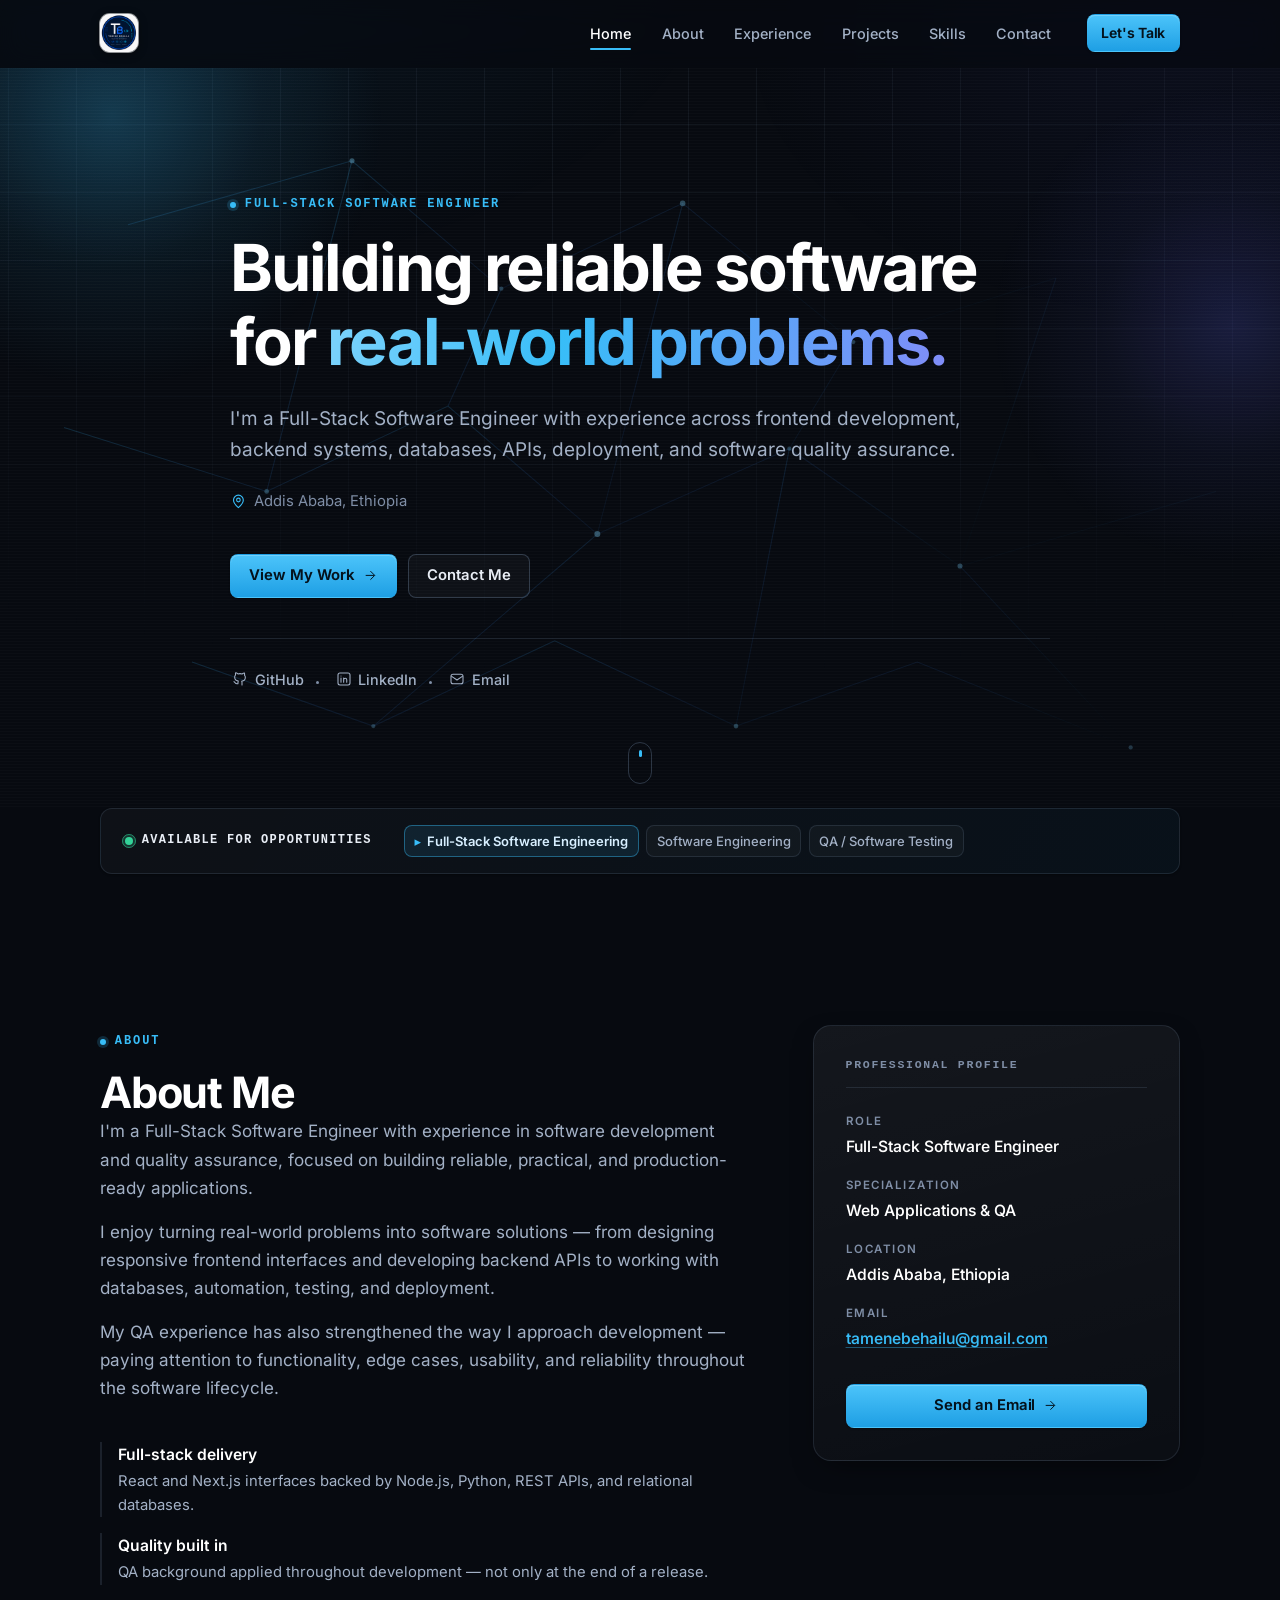
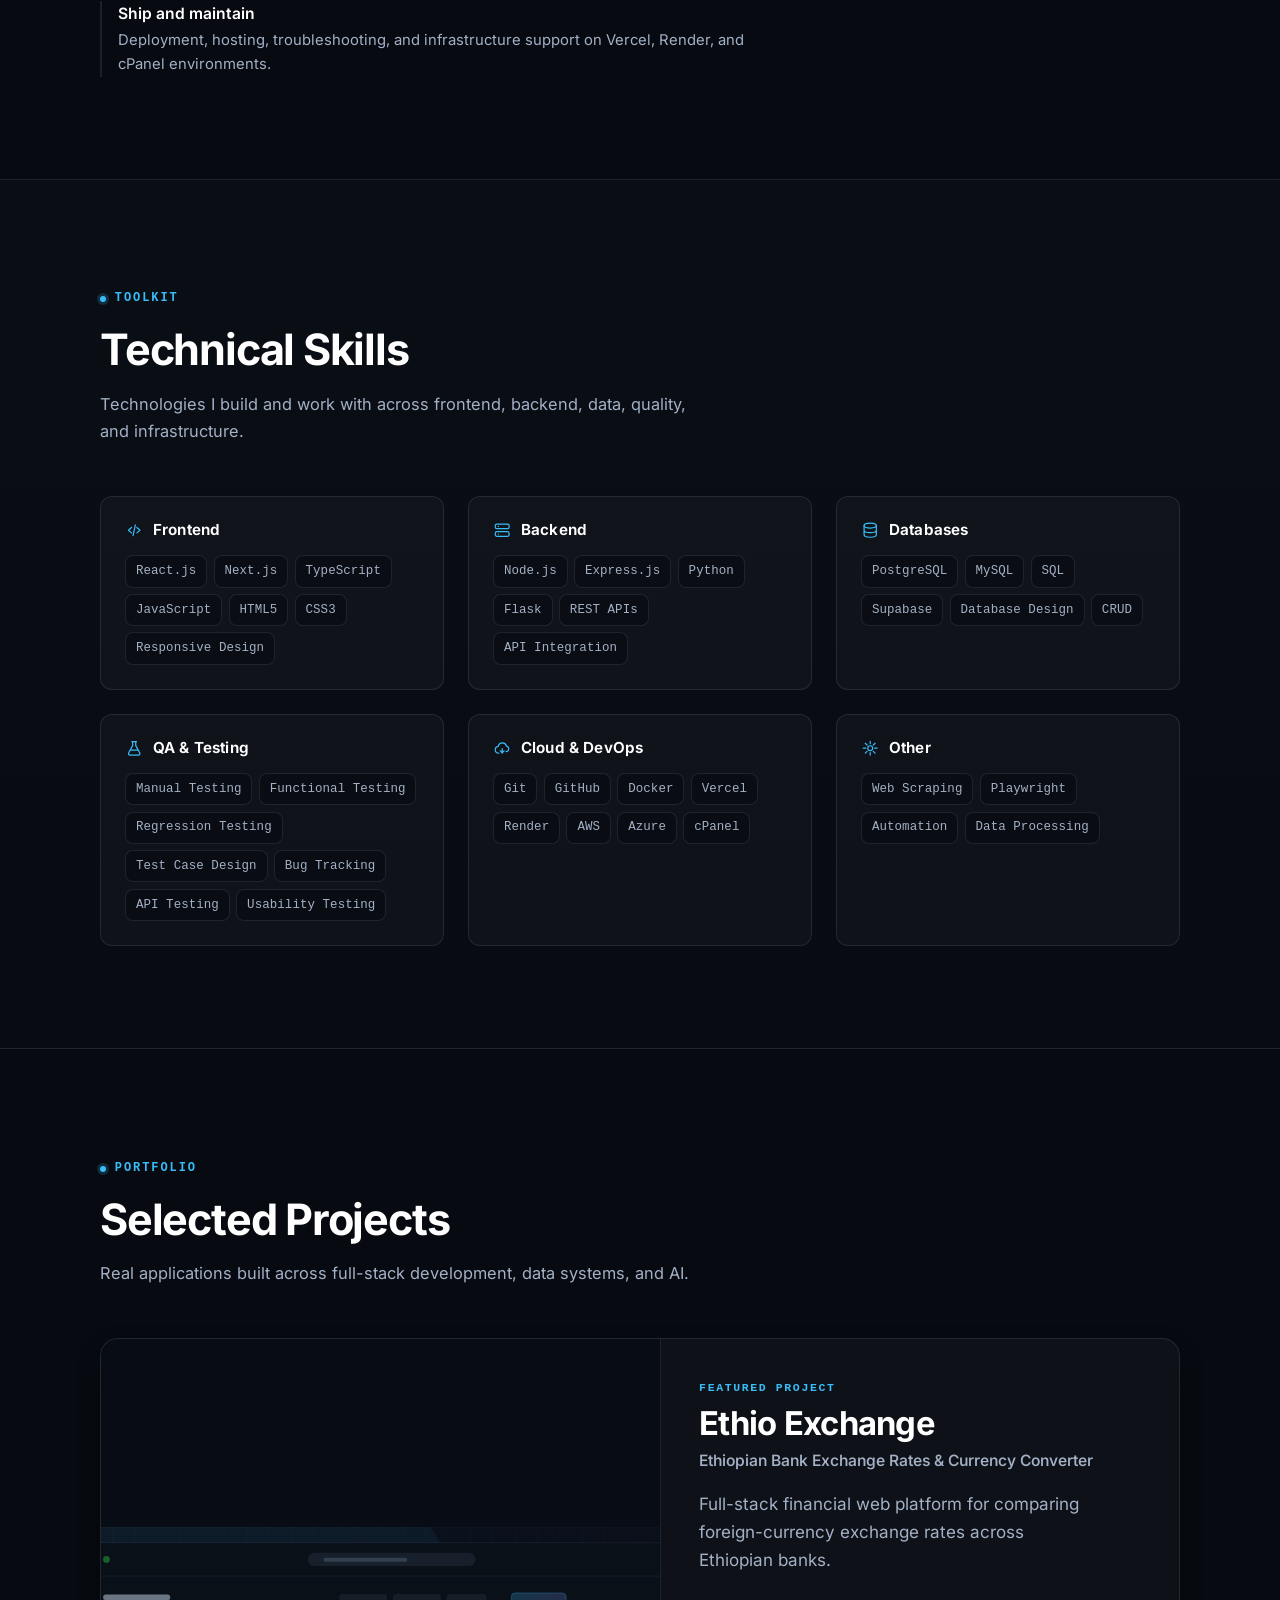
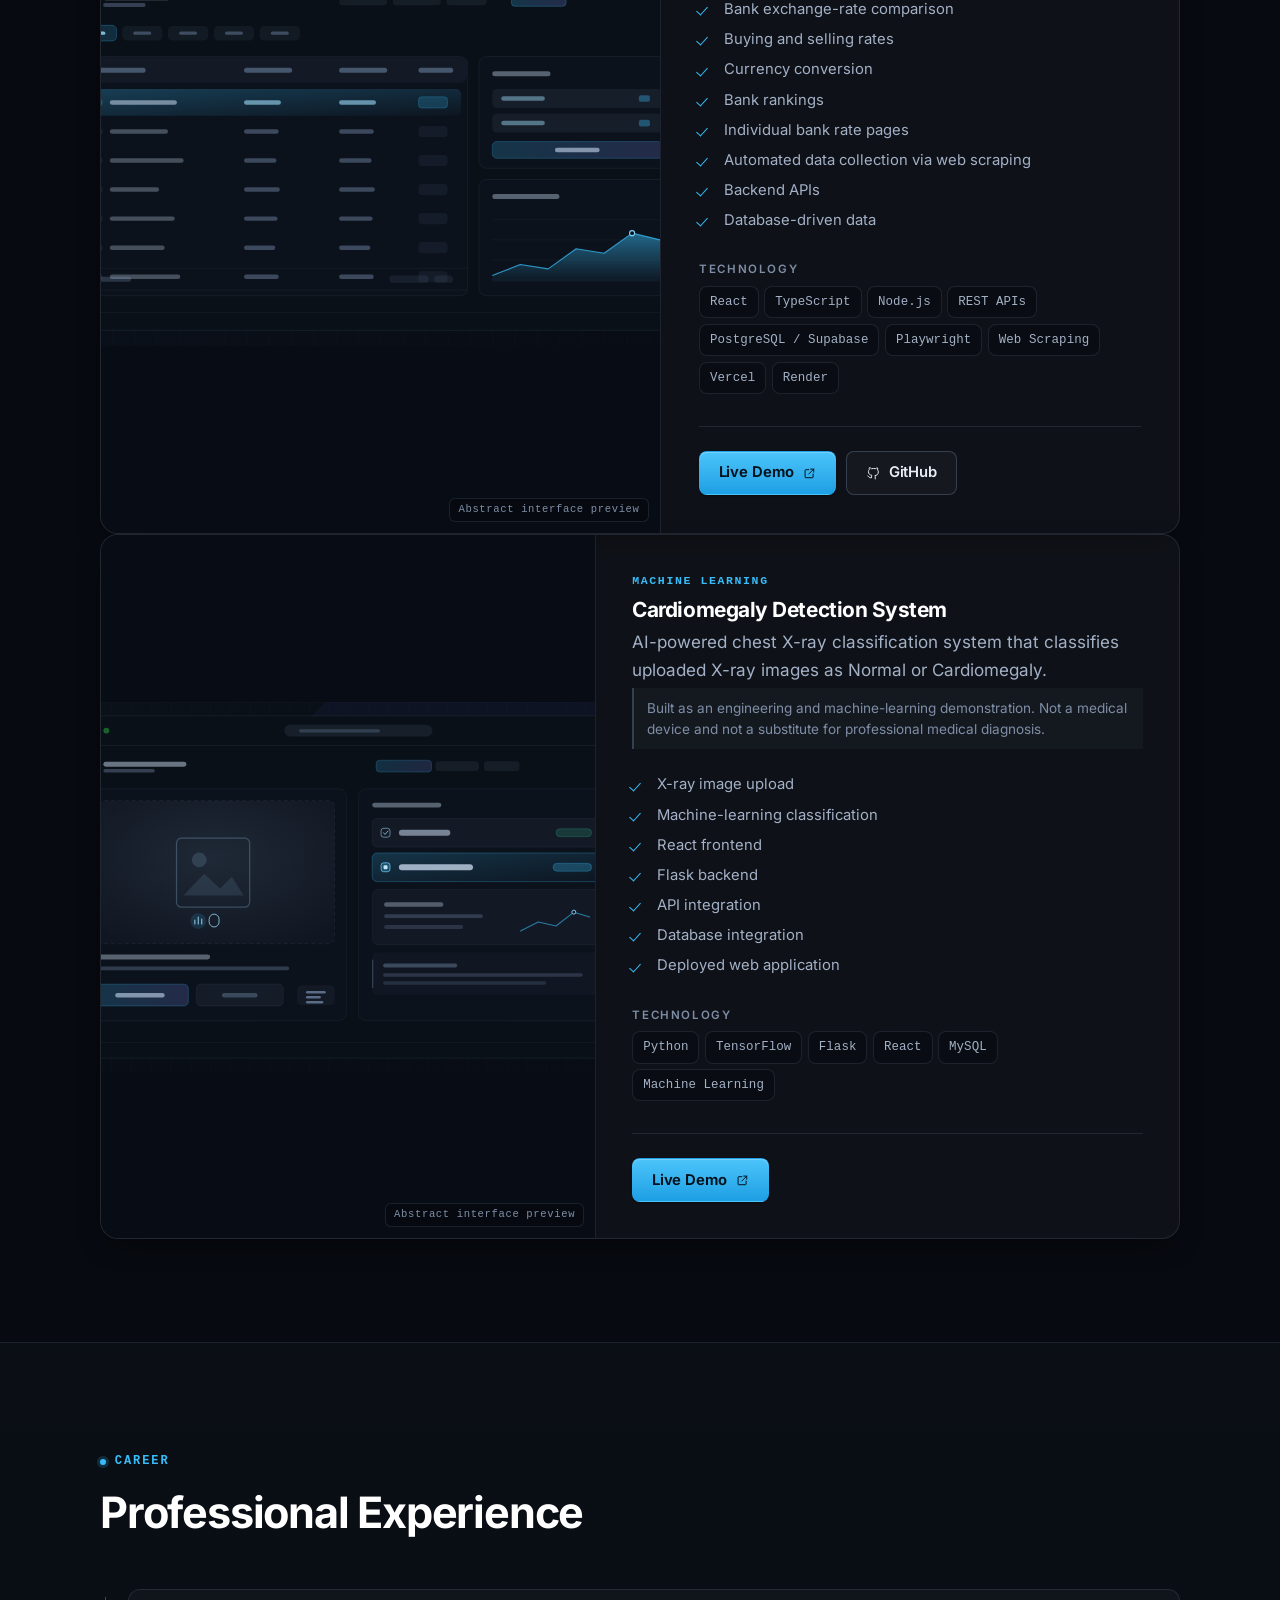
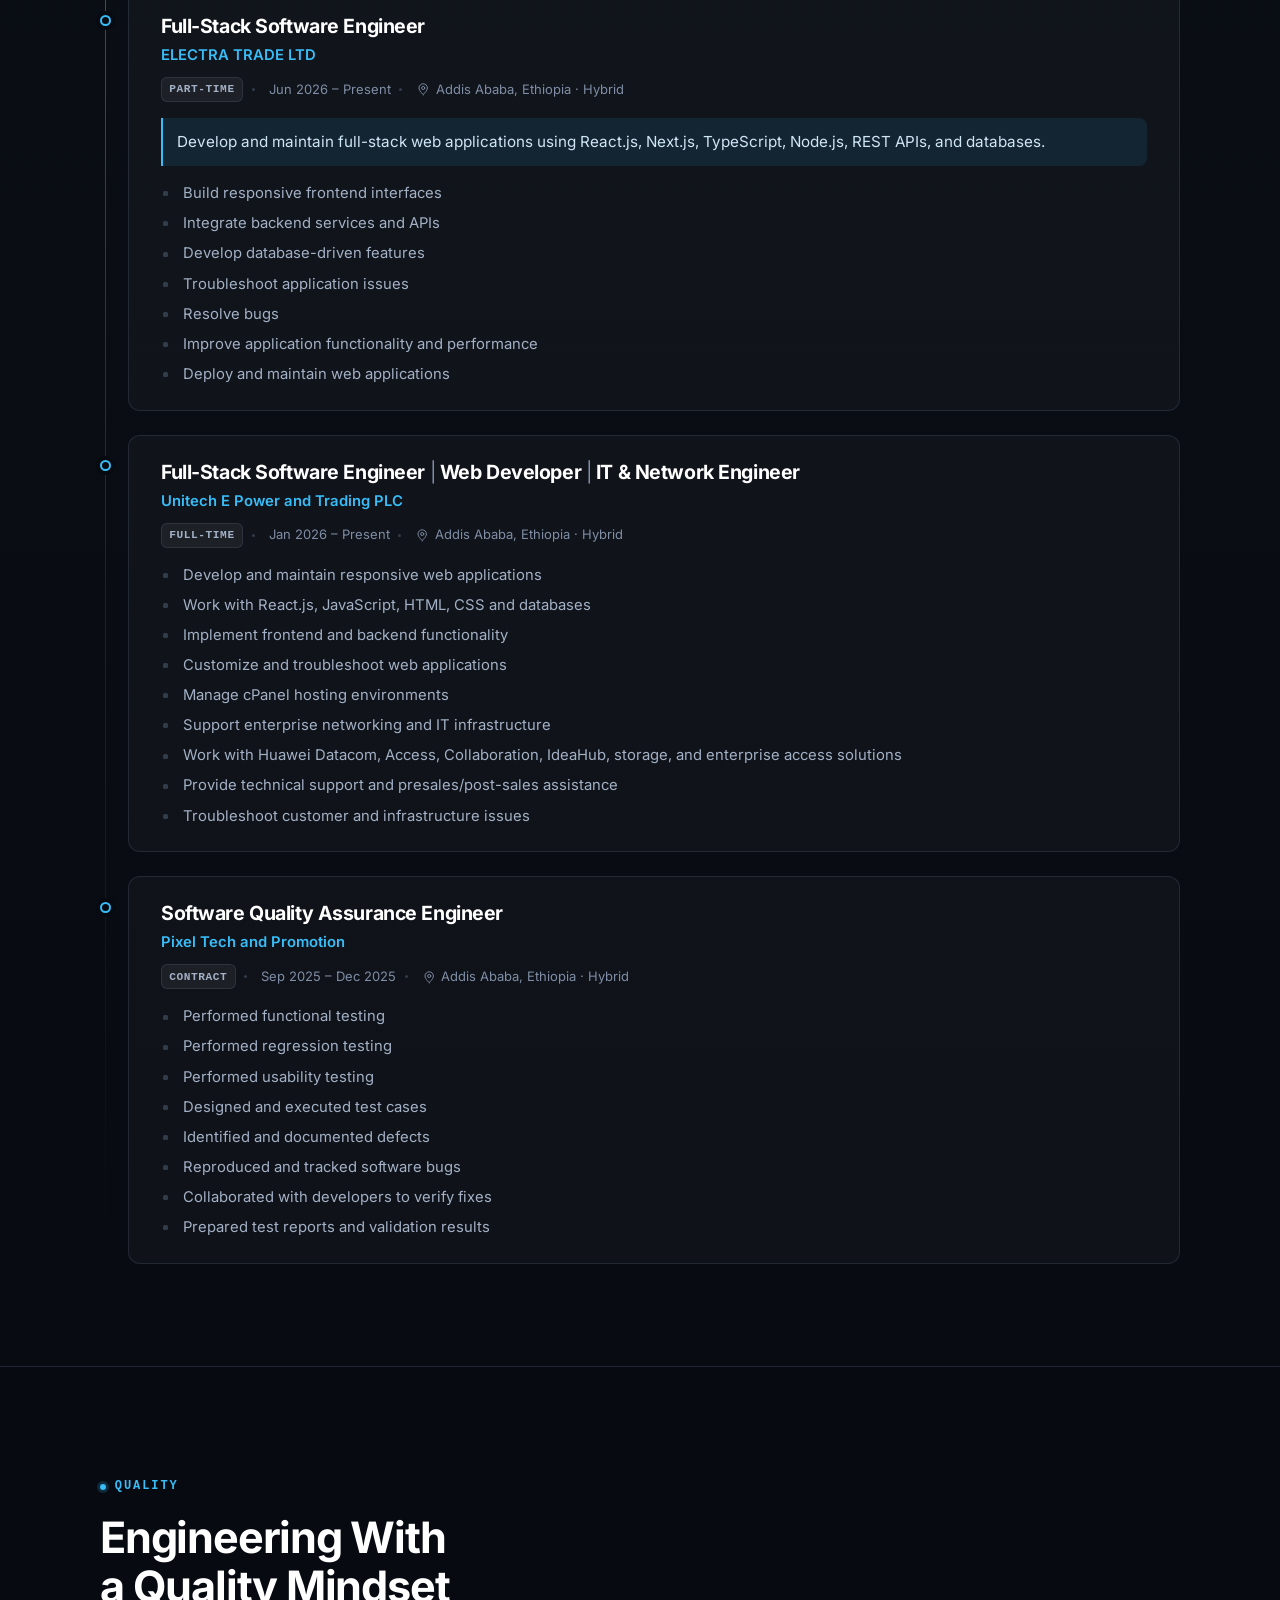
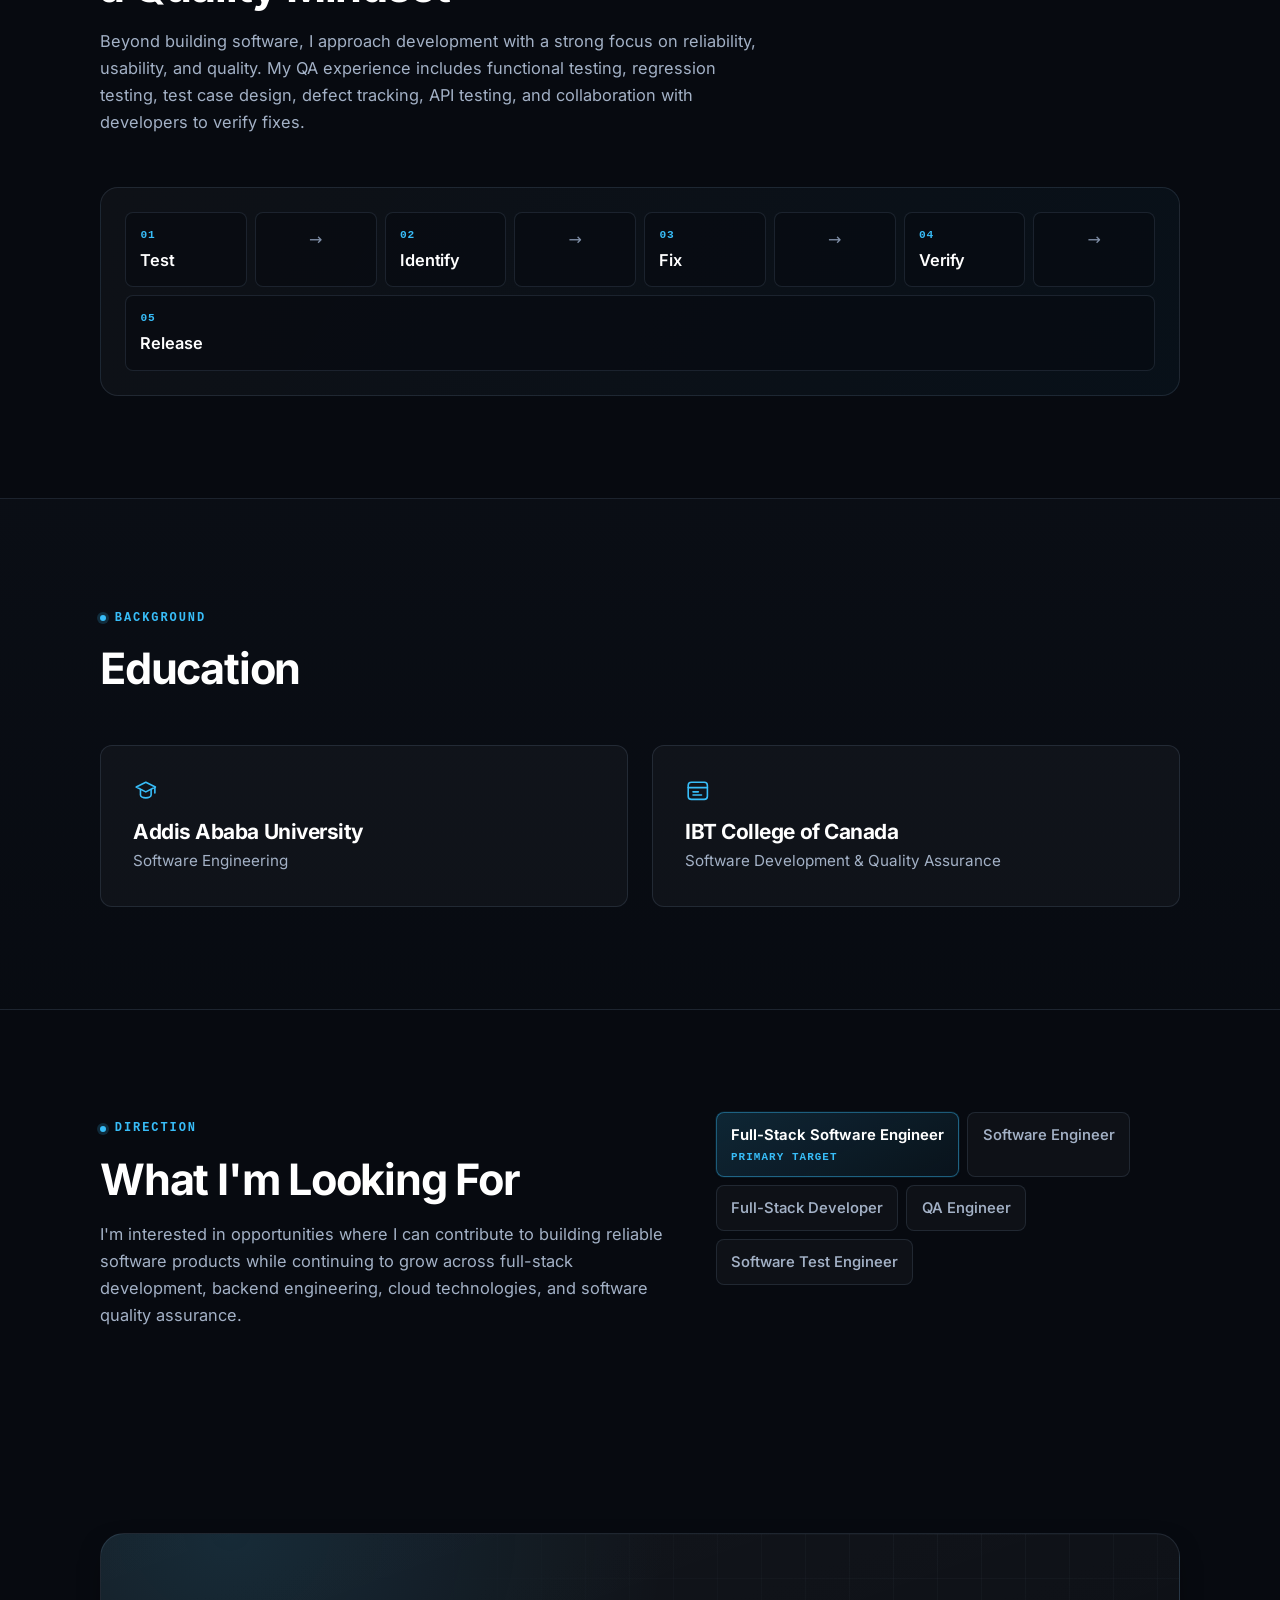
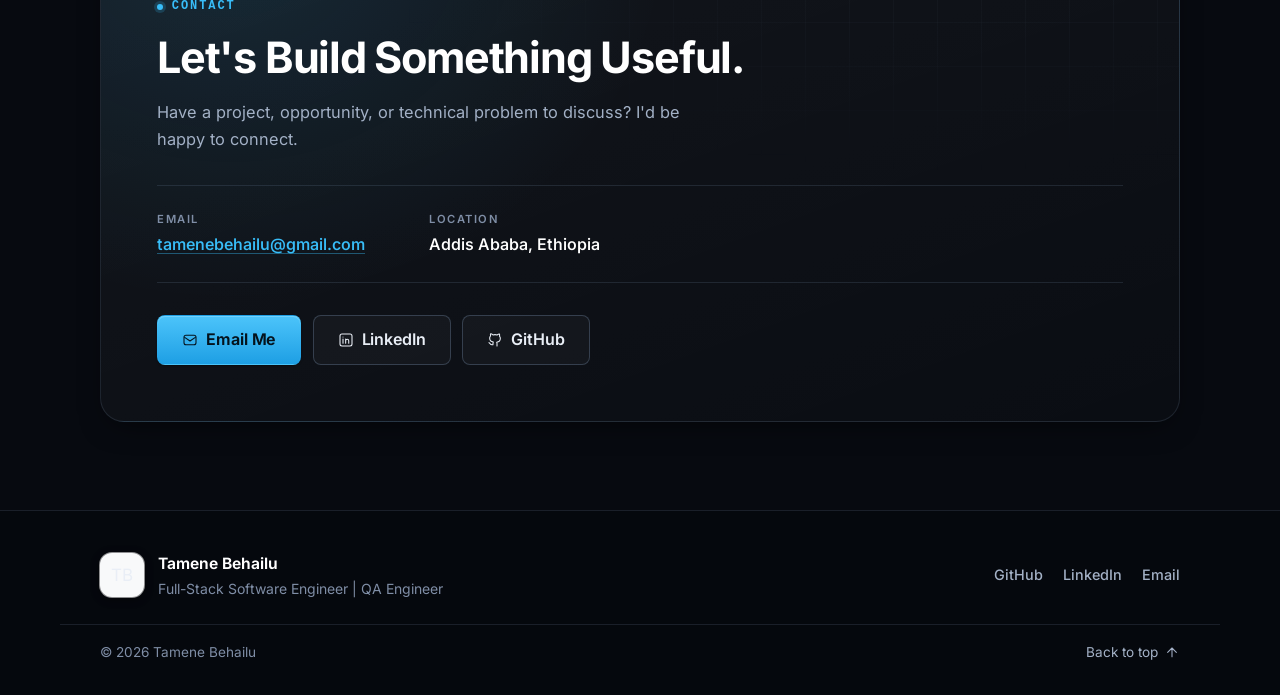
==== commit f464d345: "feat: show the real logo in the header Replaces the CSS "TB" monogram with the supplied artwork, siz" ====
--- a/index.html
+++ b/index.html
@@ -49,7 +49,9 @@
 <header class="site-header" id="site-header">
   <div class="container site-header__inner">
     <a class="brand" href="#home" aria-label="Tamene Behailu — home">
-      <span class="brand__mark" aria-hidden="true">TB</span>
+      <span class="brand__mark">
+        <img class="brand__logo" src="assets/images/logo-badge.png" alt="" width="112" height="112" decoding="async">
+      </span>
       <span class="brand__text">
         <span class="brand__name">Tamene Behailu</span>
         <span class="brand__role">Full-Stack Software Engineer</span>
--- a/assets/css/fonts.css
+++ b/assets/css/fonts.css
@@ -0,0 +1,27 @@
+/* ==========================================================================
+   Inter — self-hosted (latin + latin-ext variable subsets)
+   True variable font (wght axis 100-900) from the @fontsource-variable/inter
+   distribution of Inter by Rasmus Andersson. Licensed under SIL Open Font License 1.1.
+   Only the subsets actually needed are shipped; `unicode-range` means the
+   latin-ext file is fetched lazily and only if those glyphs appear.
+   ========================================================================== */
+@font-face {
+  font-family: 'Inter';
+  font-style: normal;
+  font-weight: 100 900;
+  font-display: swap;
+  src: url(../fonts/inter-latin-ext-var.woff2) format('woff2');
+  unicode-range: U+0100-02BA, U+02BD-02C5, U+02C7-02CC, U+02CE-02D7, U+02DD-02FF,
+                 U+0304, U+0308, U+0329, U+1D00-1DBF, U+1E00-1E9F, U+1EF2-1EFF,
+                 U+2020, U+20A0-20AB, U+20AD-20C0, U+2113, U+2C60-2C7F, U+A720-A7FF;
+}
+@font-face {
+  font-family: 'Inter';
+  font-style: normal;
+  font-weight: 100 900;
+  font-display: swap;
+  src: url(../fonts/inter-latin-var.woff2) format('woff2');
+  unicode-range: U+0000-00FF, U+0131, U+0152-0153, U+02BB-02BC, U+02C6, U+02DA,
+                 U+02DC, U+0304, U+0308, U+0329, U+2000-206F, U+20AC, U+2122,
+                 U+2191, U+2193, U+2212, U+2215, U+FEFF, U+FFFD;
+}
--- a/assets/css/styles.css
+++ b/assets/css/styles.css
@@ -0,0 +1,1491 @@
+/* ==========================================================================
+   Tamene Behailu — Portfolio
+   Design system + components
+   --------------------------------------------------------------------------
+   00. Tokens
+   01. Reset & base
+   02. Utilities
+   03. Buttons & links
+   04. Header / navigation
+   05. Hero
+   06. Status bar
+   07. Section shells
+   08. About + profile card
+   09. Skills
+   10. Projects
+   11. Timeline
+   12. QA flow
+   13. Education
+   14. Career focus
+   15. Contact
+   16. Footer
+   17. Motion & reveal
+   18. Responsive refinements
+   ========================================================================== */
+
+/* ============================== 00. TOKENS ============================== */
+:root {
+  /* Surfaces — deep navy, near-black */
+  --bg:            #070a10;
+  --bg-2:          #0a0e16;
+  --bg-alt:        #090d15;
+  --surface:       rgba(255, 255, 255, 0.032);
+  --surface-2:     rgba(255, 255, 255, 0.055);
+  --surface-solid: #0d121c;
+
+  /* Borders — thin, subtle */
+  --border:        rgba(148, 176, 214, 0.14);
+  --border-strong: rgba(148, 176, 214, 0.26);
+  --border-accent: rgba(56, 189, 248, 0.42);
+
+  /* Text */
+  --text:          #e9eef6;
+  --text-muted:    #a3b1c6;
+  --text-faint:    #7f8ea6;
+
+  /* Accents */
+  --accent:        #38bdf8;
+  --accent-2:      #60a5fa;
+  --accent-deep:   #0ea5e9;
+  --accent-ink:    #04121c;
+  --accent-wash:   rgba(56, 189, 248, 0.10);
+  --accent-wash-2: rgba(56, 189, 248, 0.18);
+
+  /* Typography */
+  --font-sans: "Inter", ui-sans-serif, system-ui, -apple-system, "Segoe UI",
+               Roboto, "Helvetica Neue", Arial, sans-serif;
+  --font-mono: ui-monospace, SFMono-Regular, "SF Mono", Menlo, Consolas,
+               "Liberation Mono", monospace;
+
+  /* Space scale */
+  --sp-1: 0.25rem;
+  --sp-2: 0.5rem;
+  --sp-3: 0.75rem;
+  --sp-4: 1rem;
+  --sp-5: 1.5rem;
+  --sp-6: 2rem;
+  --sp-7: 2.5rem;
+  --sp-8: 3rem;
+  --sp-9: 4rem;
+  --sp-10: 5rem;
+  --sp-11: 6.5rem;
+
+  /* Geometry */
+  --radius-sm: 8px;
+  --radius:    12px;
+  --radius-lg: 18px;
+  --radius-xl: 24px;
+
+  --container: 1160px;
+  --gutter: clamp(1.15rem, 4vw, 2.5rem);
+  --header-h: 68px;
+
+  /* Elevation — minimal */
+  --shadow-sm: 0 1px 2px rgba(0, 0, 0, 0.35);
+  --shadow:    0 10px 30px -12px rgba(0, 0, 0, 0.7);
+  --shadow-lg: 0 26px 60px -28px rgba(0, 0, 0, 0.85);
+
+  --ease: cubic-bezier(0.22, 0.61, 0.36, 1);
+  --dur:  180ms;
+}
+
+/* ========================== 01. RESET & BASE ============================ */
+*, *::before, *::after { box-sizing: border-box; }
+
+html {
+  -webkit-text-size-adjust: 100%;
+  scroll-behavior: smooth;
+  scroll-padding-top: calc(var(--header-h) + 18px);
+  /* `clip` (not `hidden`) prevents the off-screen mobile nav panel from
+     creating horizontal scroll, while still allowing `position: sticky`
+     descendants to work. `hidden` would turn <html> into a scroll
+     container and break the sticky header. */
+  overflow-x: clip;
+}
+
+body {
+  margin: 0;
+  background: var(--bg);
+  color: var(--text);
+  font-family: var(--font-sans);
+  font-size: clamp(0.975rem, 0.94rem + 0.16vw, 1.0625rem);
+  line-height: 1.65;
+  font-synthesis-weight: none;
+  -webkit-font-smoothing: antialiased;
+  -moz-osx-font-smoothing: grayscale;
+  text-rendering: optimizeLegibility;
+  overflow-x: clip;
+}
+
+body::before {
+  /* Ambient page wash — fixed so it never scrolls or repaints */
+  content: "";
+  position: fixed;
+  inset: 0;
+  pointer-events: none;
+  z-index: 0;
+  background:
+    radial-gradient(58rem 34rem at 12% -6%,  rgba(56, 189, 248, 0.075), transparent 62%),
+    radial-gradient(46rem 30rem at 92% 4%,   rgba(99, 102, 241, 0.055), transparent 60%);
+}
+
+h1, h2, h3, h4 {
+  margin: 0;
+  line-height: 1.15;
+  letter-spacing: -0.022em;
+  font-weight: 700;
+  color: #fff;
+  text-wrap: balance;
+}
+
+h1 { font-size: clamp(2.15rem, 1.35rem + 3.4vw, 4.05rem); letter-spacing: -0.034em; }
+h2 { font-size: clamp(1.72rem, 1.28rem + 1.9vw, 2.7rem); letter-spacing: -0.028em; }
+h3 { font-size: clamp(1.1rem, 1.02rem + 0.4vw, 1.3rem); }
+
+p { margin: 0; }
+ul, ol { margin: 0; padding: 0; list-style: none; }
+
+a { color: var(--accent); text-decoration: none; }
+a:hover { color: var(--accent-2); }
+
+img, svg { display: block; max-width: 100%; }
+img { height: auto; }
+
+:focus-visible {
+  outline: 2px solid var(--accent);
+  outline-offset: 3px;
+  border-radius: 4px;
+}
+:focus:not(:focus-visible) { outline: none; }
+
+::selection { background: rgba(56, 189, 248, 0.28); color: #fff; }
+
+/* =========================== 02. UTILITIES ============================= */
+.container {
+  width: 100%;
+  max-width: var(--container);
+  margin-inline: auto;
+  padding-inline: var(--gutter);
+}
+
+.visually-hidden {
+  position: absolute !important;
+  width: 1px; height: 1px;
+  padding: 0; margin: -1px;
+  overflow: hidden;
+  clip: rect(0 0 0 0);
+  clip-path: inset(50%);
+  white-space: nowrap;
+  border: 0;
+}
+
+.skip-link {
+  position: fixed;
+  top: 0.6rem;
+  left: 0.6rem;
+  z-index: 200;
+  padding: 0.6rem 1rem;
+  background: var(--accent);
+  color: var(--accent-ink);
+  font-weight: 600;
+  border-radius: var(--radius-sm);
+  transform: translateY(-160%);
+  transition: transform var(--dur) var(--ease);
+}
+.skip-link:focus { transform: translateY(0); color: var(--accent-ink); }
+
+.icon {
+  width: 1em;
+  height: 1em;
+  flex: none;
+  fill: none;
+  stroke: currentColor;
+  stroke-width: 1.6;
+  stroke-linecap: round;
+  stroke-linejoin: round;
+}
+
+.eyebrow {
+  display: inline-flex;
+  align-items: center;
+  gap: 0.55rem;
+  margin: 0 0 var(--sp-4);
+  color: var(--accent);
+  font-family: var(--font-mono);
+  font-size: 0.75rem;
+  font-weight: 600;
+  letter-spacing: 0.16em;
+  text-transform: uppercase;
+}
+.eyebrow__dot {
+  width: 6px; height: 6px;
+  border-radius: 50%;
+  background: var(--accent);
+  box-shadow: 0 0 0 3px var(--accent-wash-2);
+}
+
+.text-gradient {
+  background: linear-gradient(100deg, #7dd3fc 0%, #38bdf8 38%, #818cf8 100%);
+  -webkit-background-clip: text;
+  background-clip: text;
+  color: transparent;
+}
+
+/* ======================== 03. BUTTONS & LINKS ========================== */
+.btn {
+  --btn-bg: transparent;
+  --btn-fg: var(--text);
+  --btn-bd: var(--border-strong);
+  display: inline-flex;
+  align-items: center;
+  justify-content: center;
+  gap: 0.5rem;
+  padding: 0.7rem 1.15rem;
+  min-height: 44px;
+  border: 1px solid var(--btn-bd);
+  border-radius: var(--radius-sm);
+  background: var(--btn-bg);
+  color: var(--btn-fg);
+  font-family: inherit;
+  font-size: 0.925rem;
+  font-weight: 600;
+  letter-spacing: -0.005em;
+  line-height: 1.2;
+  text-align: center;
+  cursor: pointer;
+  transition: background var(--dur) var(--ease),
+              border-color var(--dur) var(--ease),
+              color var(--dur) var(--ease),
+              transform var(--dur) var(--ease),
+              box-shadow var(--dur) var(--ease);
+}
+
+.btn--primary {
+  --btn-bg: linear-gradient(180deg, #4cc4fa, #1e9fe4);
+  --btn-fg: var(--accent-ink);
+  --btn-bd: transparent;
+  box-shadow: 0 1px 0 rgba(255, 255, 255, 0.22) inset, var(--shadow-sm);
+  font-weight: 650;
+}
+.btn--primary:hover {
+  --btn-bg: linear-gradient(180deg, #6ed0fb, #2baaf0);
+  color: var(--accent-ink);
+  transform: translateY(-1px);
+  box-shadow: 0 1px 0 rgba(255, 255, 255, 0.3) inset, 0 8px 20px -10px rgba(56, 189, 248, 0.7);
+}
+.btn--primary:active { transform: translateY(0); }
+
+.btn--ghost {
+  --btn-bg: var(--surface);
+  --btn-fg: var(--text);
+}
+.btn--ghost:hover {
+  --btn-bg: var(--surface-2);
+  --btn-bd: var(--border-accent);
+  color: #fff;
+  transform: translateY(-1px);
+}
+.btn--ghost:active { transform: translateY(0); }
+
+.btn--sm { padding: 0.5rem 0.85rem; min-height: 38px; font-size: 0.875rem; }
+.btn--lg { padding: 0.85rem 1.5rem; font-size: 1rem; min-height: 50px; }
+.btn--block { width: 100%; }
+
+/* Inline text link with underline affordance */
+.prose a, .profile-card__list a, .contact__details a {
+  text-decoration: underline;
+  text-decoration-color: rgba(56, 189, 248, 0.4);
+  text-underline-offset: 3px;
+  transition: text-decoration-color var(--dur) var(--ease), color var(--dur) var(--ease);
+  overflow-wrap: anywhere;
+}
+.prose a:hover, .profile-card__list a:hover, .contact__details a:hover {
+  text-decoration-color: var(--accent);
+}
+
+/* ====================== 04. HEADER / NAVIGATION ======================== */
+.site-header {
+  position: sticky;
+  top: 0;
+  z-index: 100;
+  height: var(--header-h);
+  display: flex;
+  align-items: center;
+  background: rgba(7, 10, 16, 0.72);
+  border-bottom: 1px solid transparent;
+  backdrop-filter: blur(14px) saturate(150%);
+  -webkit-backdrop-filter: blur(14px) saturate(150%);
+  transition: background var(--dur) var(--ease), border-color var(--dur) var(--ease);
+}
+.site-header.is-stuck {
+  background: rgba(7, 10, 16, 0.9);
+  border-bottom-color: var(--border);
+}
+
+.site-header__inner {
+  display: flex;
+  align-items: center;
+  justify-content: space-between;
+  gap: var(--sp-5);
+}
+
+.brand {
+  display: inline-flex;
+  align-items: center;
+  gap: 0.7rem;
+  color: var(--text);
+  flex: none;
+}
+/* The supplied logo is dark navy artwork (#011531) on an opaque near-white
+   plate (#f8f9fa) with no alpha channel. Measured against the header
+   background (#070a10) that is 1.09:1 — invisible — while the white plate
+   itself is 18.8:1. So the plate is kept and used as a light badge: the
+   artwork stays pixel-for-pixel as supplied and stays legible. */
+.brand__mark {
+  display: grid;
+  place-items: center;
+  width: 38px; height: 38px;
+  flex: none;
+  border-radius: 10px;
+  background: #f8f9fa;
+  box-shadow: 0 0 0 1px rgba(255, 255, 255, 0.55),
+              0 2px 10px rgba(0, 0, 0, 0.45);
+  overflow: hidden;
+}
+.brand__logo {
+  display: block;
+  width: 100%; height: 100%;
+  /* The source is square (1:1), so contain can never letterbox or stretch. */
+  object-fit: contain;
+}
+.brand__mark--lg { width: 44px; height: 44px; border-radius: 12px; }
+.brand__text { display: none; flex-direction: column; line-height: 1.25; }
+.brand__name { font-size: 0.95rem; font-weight: 650; color: #fff; }
+.brand__role { font-size: 0.75rem; color: var(--text-faint); }
+.brand:hover .brand__name { color: #fff; }
+
+.nav {
+  display: flex;
+  align-items: center;
+  gap: var(--sp-5);
+}
+.nav__list {
+  display: flex;
+  align-items: center;
+  gap: clamp(0.15rem, 1vw, 0.5rem);
+}
+.nav__link {
+  position: relative;
+  display: block;
+  padding: 0.45rem 0.7rem;
+  color: var(--text-muted);
+  font-size: 0.9rem;
+  font-weight: 500;
+  border-radius: var(--radius-sm);
+  transition: color var(--dur) var(--ease), background var(--dur) var(--ease);
+}
+.nav__link::after {
+  content: "";
+  position: absolute;
+  left: 0.7rem; right: 0.7rem;
+  bottom: 0.15rem;
+  height: 2px;
+  border-radius: 2px;
+  background: var(--accent);
+  transform: scaleX(0);
+  transform-origin: left;
+  transition: transform var(--dur) var(--ease);
+}
+.nav__link:hover { color: #fff; background: var(--surface); }
+.nav__link.is-active { color: #fff; }
+.nav__link.is-active::after { transform: scaleX(1); }
+
+.nav-toggle {
+  display: none;
+  width: 44px; height: 44px;
+  align-items: center;
+  justify-content: center;
+  margin-right: -8px;
+  padding: 0;
+  border: 1px solid var(--border);
+  border-radius: var(--radius-sm);
+  background: var(--surface);
+  color: var(--text);
+  cursor: pointer;
+  transition: background var(--dur) var(--ease), border-color var(--dur) var(--ease);
+}
+.nav-toggle:hover { background: var(--surface-2); border-color: var(--border-strong); }
+
+.nav-toggle__box { display: grid; gap: 4px; width: 18px; }
+.nav-toggle__bar {
+  display: block;
+  height: 1.75px;
+  width: 100%;
+  background: currentColor;
+  border-radius: 2px;
+  transition: transform 220ms var(--ease), opacity 160ms var(--ease);
+}
+.nav-toggle[aria-expanded="true"] .nav-toggle__bar:nth-child(1) { transform: translateY(5.75px) rotate(45deg); }
+.nav-toggle[aria-expanded="true"] .nav-toggle__bar:nth-child(2) { opacity: 0; transform: scaleX(0.3); }
+.nav-toggle[aria-expanded="true"] .nav-toggle__bar:nth-child(3) { transform: translateY(-5.75px) rotate(-45deg); }
+
+.nav-scrim {
+  position: fixed;
+  inset: var(--header-h) 0 0;
+  z-index: 90;
+  background: rgba(4, 6, 11, 0.62);
+  backdrop-filter: blur(2px);
+  -webkit-backdrop-filter: blur(2px);
+  opacity: 0;
+  transition: opacity 220ms var(--ease);
+}
+.nav-scrim.is-open { opacity: 1; }
+
+/* =============================== 05. HERO ============================== */
+.hero {
+  position: relative;
+  isolation: isolate;
+  padding-block: clamp(4rem, 10vw, 7.5rem) clamp(4.5rem, 9vw, 7rem);
+  overflow: hidden;
+}
+
+.hero__bg { position: absolute; inset: 0; z-index: -1; pointer-events: none; }
+
+.hero__grid {
+  position: absolute;
+  inset: -20% -10% 0;
+  background-image:
+    linear-gradient(to right,  rgba(148, 176, 214, 0.075) 1px, transparent 1px),
+    linear-gradient(to bottom, rgba(148, 176, 214, 0.075) 1px, transparent 1px);
+  background-size: 68px 68px;
+  mask-image: radial-gradient(115% 82% at 50% 22%, #000 0%, rgba(0, 0, 0, 0.55) 48%, transparent 78%);
+  -webkit-mask-image: radial-gradient(115% 82% at 50% 22%, #000 0%, rgba(0, 0, 0, 0.55) 48%, transparent 78%);
+}
+
+.hero__glow {
+  position: absolute;
+  border-radius: 50%;
+  /* Softness comes from the radial gradient itself. A `filter: blur()` here
+     would force a large re-rasterisation on every animation frame, which is
+     costly on mobile GPUs — and buys nothing visually. */
+}
+.hero__glow--a {
+  width: 34rem; height: 34rem;
+  top: -14rem; left: -10rem;
+  background: radial-gradient(circle closest-side, rgba(56, 189, 248, 0.24), rgba(56, 189, 248, 0.07) 55%, transparent 100%);
+}
+.hero__glow--b {
+  width: 30rem; height: 30rem;
+  top: 1rem; right: -12rem;
+  background: radial-gradient(circle closest-side, rgba(99, 102, 241, 0.2), rgba(99, 102, 241, 0.06) 55%, transparent 100%);
+}
+
+.hero__network {
+  position: absolute;
+  inset: 0;
+  width: 100%; height: 100%;
+  opacity: 0.65;
+}
+
+.hero__scanlines {
+  position: absolute;
+  inset: 0;
+  background: repeating-linear-gradient(
+    to bottom,
+    rgba(255, 255, 255, 0.018) 0 1px,
+    transparent 1px 3px
+  );
+}
+
+.hero__inner { position: relative; max-width: 900px; }
+
+.hero__title { margin-bottom: var(--sp-5); }
+
+.hero__lead {
+  max-width: 62ch;
+  margin-bottom: var(--sp-5);
+  color: var(--text-muted);
+  font-size: clamp(1.02rem, 0.97rem + 0.3vw, 1.185rem);
+  line-height: 1.62;
+}
+
+.hero__location {
+  display: inline-flex;
+  align-items: center;
+  gap: 0.45rem;
+  margin-bottom: var(--sp-7);
+  color: var(--text-faint);
+  font-size: 0.925rem;
+}
+.hero__location .icon { width: 1.05rem; height: 1.05rem; color: var(--accent); }
+
+.hero__actions {
+  display: flex;
+  flex-wrap: wrap;
+  gap: 0.7rem;
+  margin-bottom: var(--sp-7);
+}
+
+.hero__social {
+  display: flex;
+  flex-wrap: wrap;
+  align-items: center;
+  gap: 0.4rem 0.6rem;
+  padding-top: var(--sp-5);
+  border-top: 1px solid var(--border);
+}
+.hero__social li + li::before {
+  content: "";
+  display: inline-block;
+  width: 3px; height: 3px;
+  margin-right: 0.6rem;
+  vertical-align: middle;
+  background: var(--text-faint);
+  border-radius: 50%;
+}
+.social-link {
+  display: inline-flex;
+  align-items: center;
+  gap: 0.4rem;
+  padding: 0.3rem 0.15rem;
+  color: var(--text-muted);
+  font-size: 0.9rem;
+  font-weight: 500;
+  transition: color var(--dur) var(--ease);
+}
+.social-link .icon { width: 1rem; height: 1rem; }
+.social-link:hover { color: var(--accent); }
+
+.hero__scroll {
+  display: none;
+  position: absolute;
+  left: 50%;
+  bottom: 1.5rem;
+  width: 24px; height: 42px;
+  transform: translateX(-50%);
+  border: 1px solid var(--border-strong);
+  border-radius: 14px;
+  transition: border-color var(--dur) var(--ease);
+}
+.hero__scroll:hover { border-color: var(--border-accent); }
+.hero__scroll-track {
+  position: absolute;
+  inset: 7px 0;
+  display: block;
+}
+.hero__scroll-dot {
+  display: block;
+  width: 3px; height: 7px;
+  margin: 0 auto;
+  background: var(--accent);
+  border-radius: 2px;
+  animation: scrollDot 2.1s var(--ease) infinite;
+}
+@keyframes scrollDot {
+  0%, 12%   { transform: translateY(0);    opacity: 0; }
+  25%       { opacity: 1; }
+  70%, 100% { transform: translateY(20px); opacity: 0; }
+}
+
+/* =========================== 06. STATUS BAR ============================ */
+.status { position: relative; z-index: 1; padding-block: 0 var(--sp-8); }
+
+.status__bar {
+  display: flex;
+  flex-wrap: wrap;
+  align-items: center;
+  gap: var(--sp-4) var(--sp-6);
+  padding: var(--sp-4) var(--sp-5);
+  border: 1px solid var(--border);
+  border-radius: var(--radius);
+  background: linear-gradient(120deg, var(--surface), rgba(56, 189, 248, 0.045));
+  box-shadow: var(--shadow-sm);
+}
+
+.status__label {
+  display: inline-flex;
+  align-items: center;
+  gap: 0.55rem;
+  color: var(--text);
+  font-family: var(--font-mono);
+  font-size: 0.75rem;
+  font-weight: 600;
+  letter-spacing: 0.11em;
+  text-transform: uppercase;
+  white-space: nowrap;
+}
+.status__pulse {
+  position: relative;
+  width: 8px; height: 8px;
+  flex: none;
+  border-radius: 50%;
+  background: #34d399;
+  box-shadow: 0 0 0 3px rgba(52, 211, 153, 0.18);
+}
+/* Text label carries the meaning; the pulse is decorative reinforcement. */
+.status__pulse::after {
+  content: "";
+  position: absolute;
+  inset: -3px;
+  border: 1px solid rgba(52, 211, 153, 0.55);
+  border-radius: 50%;
+  animation: pulseRing 2.6s var(--ease) infinite;
+}
+@keyframes pulseRing {
+  0%   { transform: scale(0.85); opacity: 0.9; }
+  70%  { transform: scale(1.9);  opacity: 0; }
+  100% { transform: scale(1.9);  opacity: 0; }
+}
+
+.status__roles {
+  display: flex;
+  flex-wrap: wrap;
+  align-items: center;
+  gap: 0.45rem;
+}
+.status__role {
+  padding: 0.28rem 0.6rem;
+  border: 1px solid var(--border);
+  border-radius: var(--radius-sm);
+  background: var(--surface);
+  color: var(--text-muted);
+  font-size: 0.8125rem;
+  font-weight: 500;
+  white-space: nowrap;
+}
+.status__role--primary {
+  border-color: var(--border-accent);
+  background: var(--accent-wash);
+  color: #d8efff;
+  font-weight: 600;
+}
+/* Non-color redundancy for the primary emphasis */
+.status__role--primary::before { content: "\25B8"; margin-right: 0.4rem; color: var(--accent); }
+
+/* ========================= 07. SECTION SHELLS ========================== */
+main { position: relative; z-index: 1; }
+
+.section { position: relative; padding-block: clamp(4rem, 8vw, 6.5rem); }
+.section--alt {
+  border-block: 1px solid var(--border);
+  background: linear-gradient(180deg, rgba(148, 176, 214, 0.028), rgba(148, 176, 214, 0.012));
+}
+
+.section__header {
+  max-width: 660px;
+  margin-bottom: clamp(2.25rem, 4vw, 3.25rem);
+}
+.section__subtitle {
+  margin-top: var(--sp-4);
+  color: var(--text-muted);
+  font-size: 1.02rem;
+  line-height: 1.65;
+  text-wrap: pretty;
+}
+
+.prose p { color: var(--text-muted); text-wrap: pretty; }
+.prose p + p { margin-top: var(--sp-4); }
+
+/* ==================== 08. ABOUT + PROFILE CARD ========================= */
+.about {
+  display: grid;
+  gap: clamp(2rem, 4vw, 3.25rem);
+  align-items: start;
+}
+
+.about__strengths {
+  display: grid;
+  gap: var(--sp-4);
+  margin-top: var(--sp-7);
+}
+.about__strengths li {
+  padding-left: var(--sp-4);
+  border-left: 2px solid var(--border);
+  transition: border-color var(--dur) var(--ease);
+}
+.about__strengths li:hover { border-left-color: var(--accent); }
+.about__strength-title {
+  display: block;
+  color: #fff;
+  font-weight: 600;
+  font-size: 0.975rem;
+  margin-bottom: 0.15rem;
+}
+.about__strength-text {
+  display: block;
+  color: var(--text-muted);
+  font-size: 0.925rem;
+  line-height: 1.6;
+}
+
+.profile-card {
+  padding: var(--sp-6);
+  border: 1px solid var(--border);
+  border-radius: var(--radius-lg);
+  background: linear-gradient(165deg, rgba(255, 255, 255, 0.055), rgba(255, 255, 255, 0.018));
+  box-shadow: var(--shadow);
+  transition: border-color var(--dur) var(--ease), box-shadow var(--dur) var(--ease);
+}
+.profile-card:hover {
+  border-color: var(--border-strong);
+  box-shadow: var(--shadow-lg);
+}
+.profile-card__heading {
+  margin-bottom: var(--sp-5);
+  padding-bottom: var(--sp-4);
+  border-bottom: 1px solid var(--border);
+  color: var(--text-faint);
+  font-family: var(--font-mono);
+  font-size: 0.72rem;
+  font-weight: 600;
+  letter-spacing: 0.15em;
+  text-transform: uppercase;
+}
+.profile-card__list { display: grid; gap: var(--sp-4); margin-bottom: var(--sp-6); }
+.profile-card__row dt {
+  color: var(--text-faint);
+  font-size: 0.72rem;
+  font-weight: 600;
+  letter-spacing: 0.13em;
+  text-transform: uppercase;
+  margin-bottom: 0.2rem;
+}
+.profile-card__row dd {
+  margin: 0;
+  color: #fff;
+  font-size: 0.975rem;
+  font-weight: 550;
+}
+
+/* ============================ 09. SKILLS =============================== */
+.skills-grid {
+  display: grid;
+  grid-template-columns: repeat(auto-fit, minmax(min(100%, 290px), 1fr));
+  gap: var(--sp-5);
+}
+
+.skill-group {
+  padding: var(--sp-5);
+  border: 1px solid var(--border);
+  border-radius: var(--radius);
+  background: var(--surface);
+  transition: border-color var(--dur) var(--ease),
+              background var(--dur) var(--ease),
+              transform var(--dur) var(--ease);
+}
+.skill-group:hover {
+  border-color: var(--border-accent);
+  background: var(--surface-2);
+  transform: translateY(-2px);
+}
+.skill-group__title {
+  display: flex;
+  align-items: center;
+  gap: 0.6rem;
+  margin-bottom: var(--sp-4);
+  font-size: 0.95rem;
+  font-weight: 650;
+  letter-spacing: 0.01em;
+}
+.skill-group__icon {
+  width: 1.15rem; height: 1.15rem;
+  flex: none;
+  fill: none;
+  stroke: var(--accent);
+  stroke-width: 1.6;
+  stroke-linecap: round;
+  stroke-linejoin: round;
+}
+
+.badge-list {
+  display: flex;
+  flex-wrap: wrap;
+  gap: 0.4rem;
+}
+.badge {
+  padding: 0.3rem 0.62rem;
+  border: 1px solid var(--border);
+  border-radius: var(--radius-sm);
+  background: rgba(7, 10, 16, 0.6);
+  color: var(--text-muted);
+  font-family: var(--font-mono);
+  font-size: 0.78rem;
+  letter-spacing: 0.005em;
+  white-space: nowrap;
+  transition: border-color var(--dur) var(--ease), color var(--dur) var(--ease);
+}
+.skill-group:hover .badge { border-color: rgba(148, 176, 214, 0.2); }
+.badge:hover { border-color: var(--border-accent); color: var(--text); }
+.badge-list--tight { gap: 0.35rem; }
+
+/* =========================== 10. PROJECTS ============================= */
+.project {
+  border: 1px solid var(--border);
+  border-radius: var(--radius-lg);
+  background: var(--surface);
+  box-shadow: var(--shadow);
+  overflow: hidden;
+  transition: border-color 220ms var(--ease),
+              transform 220ms var(--ease),
+              box-shadow 220ms var(--ease);
+}
+.project:hover {
+  border-color: var(--border-accent);
+  transform: translateY(-3px);
+  box-shadow: var(--shadow-lg);
+}
+
+.project__media {
+  position: relative;
+  border-bottom: 1px solid var(--border);
+  background: #080c14;
+  line-height: 0;
+}
+.project__media img {
+  width: 100%;
+  aspect-ratio: 16 / 10;
+  object-fit: cover;
+}
+.project__media-note {
+  position: absolute;
+  right: 0.7rem;
+  bottom: 0.7rem;
+  padding: 0.2rem 0.5rem;
+  border: 1px solid var(--border);
+  border-radius: 6px;
+  background: rgba(7, 10, 16, 0.82);
+  color: var(--text-faint);
+  font-family: var(--font-mono);
+  font-size: 0.66rem;
+  letter-spacing: 0.06em;
+  line-height: 1.5;
+}
+
+.project__body { padding: clamp(1.35rem, 3vw, 2.25rem); }
+
+.project__kicker {
+  margin-bottom: 0.5rem;
+  color: var(--accent);
+  font-family: var(--font-mono);
+  font-size: 0.72rem;
+  font-weight: 600;
+  letter-spacing: 0.14em;
+  text-transform: uppercase;
+}
+.project__title { margin-bottom: 0.35rem; }
+.project__subtitle {
+  margin-bottom: var(--sp-4);
+  color: var(--text-muted);
+  font-size: 0.975rem;
+  font-weight: 550;
+}
+.project__desc {
+  margin-bottom: var(--sp-5);
+  max-width: 68ch;
+  color: var(--text-muted);
+  text-wrap: pretty;
+}
+.project__note {
+  margin: calc(var(--sp-5) * -1 + 0.25rem) 0 var(--sp-5);
+  padding: 0.6rem 0.8rem;
+  border-left: 2px solid var(--border-strong);
+  background: rgba(148, 176, 214, 0.045);
+  color: var(--text-faint);
+  font-size: 0.85rem;
+  line-height: 1.55;
+}
+
+.project__features {
+  display: grid;
+  grid-template-columns: repeat(auto-fit, minmax(min(100%, 260px), 1fr));
+  gap: 0.5rem 1.25rem;
+  margin-bottom: var(--sp-6);
+}
+.project__features li {
+  position: relative;
+  padding-left: 1.55rem;
+  color: var(--text-muted);
+  font-size: 0.925rem;
+  line-height: 1.5;
+}
+.tick {
+  position: absolute;
+  left: 0;
+  top: 0.42em;
+  width: 6px; height: 11px;
+  border-right: 1.8px solid var(--accent);
+  border-bottom: 1.8px solid var(--accent);
+  transform: rotate(42deg);
+}
+
+.project__tech-label {
+  margin-bottom: 0.6rem;
+  color: var(--text-faint);
+  font-size: 0.72rem;
+  font-weight: 600;
+  letter-spacing: 0.14em;
+  text-transform: uppercase;
+}
+
+.project__actions {
+  display: flex;
+  flex-wrap: wrap;
+  gap: 0.65rem;
+  margin-top: var(--sp-6);
+  padding-top: var(--sp-5);
+  border-top: 1px solid var(--border);
+}
+
+/* Featured project: horizontal on wide screens */
+@media (min-width: 900px) {
+  .project--featured {
+    display: grid;
+    grid-template-columns: minmax(0, 1.08fr) minmax(0, 1fr);
+    align-items: stretch;
+  }
+  .project--featured .project__media {
+    border-bottom: 0;
+    border-right: 1px solid var(--border);
+    display: flex;
+    align-items: center;
+  }
+  .project--featured .project__media img {
+    aspect-ratio: 4 / 3;
+    max-height: 100%;
+  }
+  .project--featured .project__body { padding: clamp(1.75rem, 3vw, 2.75rem); }
+  .project--featured .project__title { font-size: clamp(1.5rem, 1.2rem + 1.1vw, 2.05rem); }
+}
+
+/* Secondary project: side-by-side media/body */
+@media (min-width: 780px) {
+  .project--secondary {
+    display: grid;
+    grid-template-columns: minmax(0, 0.85fr) minmax(0, 1fr);
+    align-items: stretch;
+  }
+  .project--secondary .project__media {
+    border-bottom: 0;
+    border-right: 1px solid var(--border);
+    display: flex;
+    align-items: center;
+  }
+  .project--secondary .project__media img {
+    aspect-ratio: 4 / 3;
+    max-height: 100%;
+  }
+}
+
+.projects-stack { display: grid; gap: var(--sp-7); }
+
+/* =========================== 11. TIMELINE ============================= */
+.timeline {
+  position: relative;
+  display: grid;
+  gap: var(--sp-5);
+  padding-left: 1.75rem;
+}
+.timeline::before {
+  content: "";
+  position: absolute;
+  top: 0.5rem; bottom: 0.5rem;
+  left: 5px;
+  width: 1px;
+  background: linear-gradient(180deg, var(--border-accent), var(--border) 45%, transparent);
+}
+
+.timeline__item { position: relative; }
+
+.timeline__marker {
+  position: absolute;
+  left: -1.75rem;
+  top: 1.6rem;
+  width: 11px; height: 11px;
+  border-radius: 50%;
+  background: var(--bg);
+  border: 2px solid var(--accent);
+  box-shadow: 0 0 0 4px var(--bg);
+  transition: background var(--dur) var(--ease), box-shadow var(--dur) var(--ease);
+}
+.timeline__item:hover .timeline__marker {
+  background: var(--accent);
+  box-shadow: 0 0 0 4px var(--bg), 0 0 0 7px var(--accent-wash-2);
+}
+
+.timeline__card {
+  padding: var(--sp-5) var(--sp-6);
+  border: 1px solid var(--border);
+  border-radius: var(--radius);
+  background: var(--surface);
+  transition: border-color var(--dur) var(--ease), transform var(--dur) var(--ease);
+}
+.timeline__card:hover { border-color: var(--border-strong); transform: translateX(2px); }
+
+.timeline__head { margin-bottom: 0.6rem; }
+.timeline__role {
+  margin-bottom: 0.2rem;
+  color: #fff;
+  font-size: clamp(1.02rem, 0.98rem + 0.3vw, 1.22rem);
+  line-height: 1.32;
+}
+.timeline__sep { color: var(--text-faint); font-weight: 400; }
+.timeline__org {
+  color: var(--accent);
+  font-size: 0.925rem;
+  font-weight: 600;
+}
+
+.meta-list {
+  display: flex;
+  flex-wrap: wrap;
+  align-items: center;
+  gap: 0.4rem 0.55rem;
+  margin-bottom: var(--sp-4);
+}
+.meta {
+  display: inline-flex;
+  align-items: center;
+  gap: 0.32rem;
+  color: var(--text-faint);
+  font-size: 0.8125rem;
+}
+.meta .icon { width: 0.9rem; height: 0.9rem; color: var(--text-faint); }
+.meta--type {
+  padding: 0.14rem 0.45rem;
+  border: 1px solid var(--border);
+  border-radius: 6px;
+  background: var(--surface-2);
+  color: var(--text-muted);
+  font-family: var(--font-mono);
+  font-size: 0.7rem;
+  font-weight: 600;
+  letter-spacing: 0.05em;
+  text-transform: uppercase;
+}
+.meta-list li + li::before {
+  content: "";
+  width: 3px; height: 3px;
+  margin-right: 0.55rem;
+  border-radius: 50%;
+  background: var(--border-strong);
+}
+
+.timeline__summary {
+  margin-bottom: var(--sp-4);
+  padding: 0.75rem 0.9rem;
+  border-left: 2px solid var(--accent);
+  background: var(--accent-wash);
+  border-radius: 0 var(--radius-sm) var(--radius-sm) 0;
+  color: #cfe6f5;
+  font-size: 0.95rem;
+  line-height: 1.6;
+  text-wrap: pretty;
+}
+
+.timeline__points {
+  display: grid;
+  gap: 0.45rem;
+}
+.timeline__points li {
+  position: relative;
+  padding-left: 1.4rem;
+  color: var(--text-muted);
+  font-size: 0.925rem;
+  line-height: 1.55;
+}
+.timeline__points li::before {
+  content: "";
+  position: absolute;
+  left: 0.15rem;
+  top: 0.62em;
+  width: 5px; height: 5px;
+  border-radius: 1.5px;
+  background: var(--border-strong);
+}
+
+/* =========================== 12. QA FLOW =============================== */
+.flow {
+  display: flex;
+  flex-wrap: wrap;
+  align-items: stretch;
+  gap: 0.5rem;
+  padding: clamp(1rem, 2.5vw, 1.5rem);
+  border: 1px solid var(--border);
+  border-radius: var(--radius-lg);
+  background: linear-gradient(120deg, var(--surface), rgba(56, 189, 248, 0.04));
+}
+
+.flow__step {
+  display: flex;
+  flex-direction: column;
+  gap: 0.15rem;
+  flex: 1 1 110px;
+  min-width: 0;
+  padding: 0.8rem 0.9rem;
+  border: 1px solid var(--border);
+  border-radius: var(--radius-sm);
+  background: rgba(7, 10, 16, 0.55);
+  transition: border-color var(--dur) var(--ease), transform var(--dur) var(--ease);
+}
+.flow__step:hover { border-color: var(--border-accent); transform: translateY(-2px); }
+.flow__index {
+  color: var(--accent);
+  font-family: var(--font-mono);
+  font-size: 0.7rem;
+  font-weight: 600;
+  letter-spacing: 0.08em;
+}
+.flow__label {
+  color: #fff;
+  font-size: clamp(0.9rem, 0.86rem + 0.2vw, 1.02rem);
+  font-weight: 600;
+  letter-spacing: -0.005em;
+}
+.flow__arrow {
+  display: grid;
+  place-items: center;
+  flex: 0 0 auto;
+  padding-inline: 0.15rem;
+  color: var(--text-faint);
+  font-size: 1rem;
+}
+
+/* On narrow screens the arrows rotate to vertical flow */
+@media (max-width: 640px) {
+  .flow { flex-direction: column; }
+  .flow__step { flex: 1 1 auto; }
+  .flow__arrow { transform: rotate(90deg); padding-block: 0.1rem; }
+}
+
+/* ========================== 13. EDUCATION ============================== */
+.edu-grid {
+  display: grid;
+  grid-template-columns: repeat(auto-fit, minmax(min(100%, 300px), 1fr));
+  gap: var(--sp-5);
+}
+.edu-card {
+  padding: var(--sp-6);
+  border: 1px solid var(--border);
+  border-radius: var(--radius);
+  background: var(--surface);
+  transition: border-color var(--dur) var(--ease), transform var(--dur) var(--ease);
+}
+.edu-card:hover { border-color: var(--border-accent); transform: translateY(-2px); }
+.edu-card__icon {
+  width: 1.6rem; height: 1.6rem;
+  margin-bottom: var(--sp-4);
+  fill: none;
+  stroke: var(--accent);
+  stroke-width: 1.5;
+  stroke-linecap: round;
+  stroke-linejoin: round;
+}
+.edu-card__title { margin-bottom: 0.3rem; }
+.edu-card__program { color: var(--text-muted); font-size: 0.95rem; }
+
+/* ========================= 14. CAREER FOCUS =========================== */
+.focus {
+  display: grid;
+  gap: clamp(1.75rem, 4vw, 3rem);
+  align-items: start;
+}
+.focus__lead {
+  margin-top: var(--sp-4);
+  max-width: 58ch;
+  color: var(--text-muted);
+  font-size: 1.02rem;
+  text-wrap: pretty;
+}
+
+.role-tags { display: flex; flex-wrap: wrap; gap: 0.5rem; }
+.role-tag {
+  display: flex;
+  flex-direction: column;
+  gap: 0.1rem;
+  padding: 0.6rem 0.9rem;
+  border: 1px solid var(--border);
+  border-radius: var(--radius-sm);
+  background: var(--surface);
+  color: var(--text-muted);
+  font-size: 0.925rem;
+  font-weight: 550;
+  transition: border-color var(--dur) var(--ease), color var(--dur) var(--ease);
+}
+.role-tag:hover { border-color: var(--border-strong); color: var(--text); }
+.role-tag--primary {
+  border-color: var(--border-accent);
+  background: linear-gradient(150deg, rgba(56, 189, 248, 0.16), rgba(56, 189, 248, 0.05));
+  color: #fff;
+  font-weight: 650;
+  box-shadow: 0 0 0 1px rgba(56, 189, 248, 0.08), var(--shadow-sm);
+}
+.role-tag__hint {
+  color: var(--accent);
+  font-family: var(--font-mono);
+  font-size: 0.68rem;
+  font-weight: 600;
+  letter-spacing: 0.1em;
+  text-transform: uppercase;
+}
+
+/* ============================ 15. CONTACT ============================== */
+.section--contact { padding-bottom: clamp(3.5rem, 7vw, 5.5rem); }
+
+.contact {
+  position: relative;
+  padding: clamp(1.85rem, 5vw, 3.5rem);
+  border: 1px solid var(--border);
+  border-radius: var(--radius-xl);
+  background:
+    radial-gradient(70% 130% at 12% 0%, rgba(56, 189, 248, 0.13), transparent 58%),
+    linear-gradient(160deg, rgba(255, 255, 255, 0.05), rgba(255, 255, 255, 0.015));
+  box-shadow: var(--shadow);
+  overflow: hidden;
+}
+.contact::before {
+  content: "";
+  position: absolute;
+  inset: 0;
+  pointer-events: none;
+  background-image:
+    linear-gradient(to right,  rgba(148, 176, 214, 0.05) 1px, transparent 1px),
+    linear-gradient(to bottom, rgba(148, 176, 214, 0.05) 1px, transparent 1px);
+  background-size: 44px 44px;
+  mask-image: radial-gradient(80% 70% at 80% 0%, #000, transparent 72%);
+  -webkit-mask-image: radial-gradient(80% 70% at 80% 0%, #000, transparent 72%);
+}
+
+.contact__lead {
+  margin-top: var(--sp-4);
+  max-width: 56ch;
+  color: var(--text-muted);
+  font-size: 1.02rem;
+  text-wrap: pretty;
+}
+
+.contact__details {
+  display: flex;
+  flex-wrap: wrap;
+  gap: var(--sp-5) clamp(2rem, 6vw, 4rem);
+  margin-block: var(--sp-6);
+  padding-block: var(--sp-5);
+  border-block: 1px solid var(--border);
+}
+.contact__detail dt {
+  margin-bottom: 0.2rem;
+  color: var(--text-faint);
+  font-size: 0.7rem;
+  font-weight: 600;
+  letter-spacing: 0.14em;
+  text-transform: uppercase;
+}
+.contact__detail dd {
+  margin: 0;
+  color: #fff;
+  font-size: 1rem;
+  font-weight: 550;
+}
+
+.contact__actions {
+  display: flex;
+  flex-wrap: wrap;
+  gap: 0.7rem;
+}
+
+/* ============================= 16. FOOTER ============================== */
+.site-footer {
+  position: relative;
+  z-index: 1;
+  border-top: 1px solid var(--border);
+  background: rgba(5, 7, 12, 0.6);
+}
+.site-footer__inner {
+  display: flex;
+  flex-wrap: wrap;
+  align-items: center;
+  justify-content: space-between;
+  gap: var(--sp-5);
+  padding-block: var(--sp-7) var(--sp-5);
+}
+.site-footer__brand { display: flex; align-items: center; gap: 0.85rem; }
+.site-footer__name { color: #fff; font-weight: 650; font-size: 0.975rem; }
+.site-footer__role { color: var(--text-faint); font-size: 0.875rem; }
+
+.site-footer__nav { display: flex; flex-wrap: wrap; gap: 0.35rem 1.25rem; }
+.site-footer__nav a {
+  color: var(--text-muted);
+  font-size: 0.9rem;
+  font-weight: 500;
+  transition: color var(--dur) var(--ease);
+}
+.site-footer__nav a:hover { color: var(--accent); }
+
+.site-footer__bottom {
+  display: flex;
+  flex-wrap: wrap;
+  align-items: center;
+  justify-content: space-between;
+  gap: var(--sp-3);
+  padding-block: var(--sp-4) var(--sp-6);
+  border-top: 1px solid var(--border);
+  color: var(--text-faint);
+  font-size: 0.85rem;
+}
+.site-footer__top {
+  display: inline-flex;
+  align-items: center;
+  gap: 0.4rem;
+  color: var(--text-muted);
+  transition: color var(--dur) var(--ease);
+}
+.site-footer__top:hover { color: var(--accent); }
+.site-footer__top .icon { width: 1rem; height: 1rem; }
+
+/* ====================== 17. MOTION & REVEAL =========================== */
+/* Reveal styles only apply when JS is running, so content is never hidden
+   without a fallback. Disabled entirely under reduced-motion.
+   No `will-change` here on purpose: promoting ~30 elements up front costs
+   memory and layer churn for a short transform/opacity transition that
+   Chrome composites on its own. */
+.js .reveal {
+  opacity: 0;
+  transform: translateY(16px);
+  transition: opacity 560ms var(--ease), transform 560ms var(--ease);
+}
+.js .reveal.is-visible { opacity: 1; transform: none; }
+/* Hard guarantee: if a transition is ever dropped or fails to run, the
+   element still ends up fully visible rather than stuck invisible. */
+.js .reveal.is-final {
+  opacity: 1 !important;
+  transform: none !important;
+  transition: none !important;
+}
+
+@media (prefers-reduced-motion: reduce) {
+  html { scroll-behavior: auto; }
+  *, *::before, *::after {
+    animation-duration: 0.001ms !important;
+    animation-iteration-count: 1 !important;
+    transition-duration: 0.001ms !important;
+    scroll-behavior: auto !important;
+  }
+  .js .reveal { opacity: 1; transform: none; }
+  .hero__network, .hero__glow { animation: none !important; }
+}
+
+/* Ambient hero movement — slow and subtle */
+.hero__network { animation: driftNetwork 44s ease-in-out infinite alternate; }
+.hero__glow--a { animation: driftGlow 26s ease-in-out infinite alternate; }
+.hero__glow--b { animation: driftGlow 32s ease-in-out infinite alternate-reverse; }
+
+@keyframes driftNetwork {
+  from { transform: translate3d(0, 0, 0) scale(1); }
+  to   { transform: translate3d(-14px, -10px, 0) scale(1.045); }
+}
+@keyframes driftGlow {
+  from { transform: translate3d(0, 0, 0); }
+  to   { transform: translate3d(26px, 18px, 0); }
+}
+
+/* ==================== 18. RESPONSIVE REFINEMENTS ====================== */
+
+/* --- Mobile navigation (below 900px the inline nav becomes a panel) --- */
+@media (max-width: 900px) {
+  .brand__text { display: flex; }
+  .nav-toggle { display: inline-flex; }
+
+  .nav {
+    position: fixed;
+    top: var(--header-h);
+    right: 0;
+    left: auto;
+    z-index: 95;
+    display: flex;
+    flex-direction: column;
+    align-items: stretch;
+    gap: 0;
+    width: min(320px, 86vw);
+    max-height: calc(100dvh - var(--header-h));
+    padding: var(--sp-4);
+    overflow-y: auto;
+    overscroll-behavior: contain;
+    border-left: 1px solid var(--border);
+    background: rgba(9, 13, 21, 0.98);
+    backdrop-filter: blur(18px);
+    -webkit-backdrop-filter: blur(18px);
+    box-shadow: -20px 0 50px -24px rgba(0, 0, 0, 0.9);
+    transform: translateX(101%);
+    visibility: hidden;
+    transition: transform 260ms var(--ease), visibility 260ms var(--ease);
+  }
+  .nav.is-open { transform: translateX(0); visibility: visible; }
+
+  .nav__list { flex-direction: column; align-items: stretch; gap: 2px; }
+  .nav__link {
+    padding: 0.8rem 0.75rem;
+    font-size: 1rem;
+    border-radius: var(--radius-sm);
+  }
+  .nav__link::after { display: none; }
+  .nav__link.is-active {
+    background: var(--accent-wash);
+    box-shadow: inset 2px 0 0 var(--accent);
+  }
+  .nav__cta { margin-top: var(--sp-4); padding-top: var(--sp-4); border-top: 1px solid var(--border); }
+  .nav__cta .btn { width: 100%; min-height: 46px; }
+}
+
+/* Very small phones: hide the long brand text to protect the header */
+@media (max-width: 420px) {
+  .brand__text { display: none; }
+  .hero__social li + li::before { display: none; }
+  .hero__social { gap: 0.35rem 0.85rem; }
+  .timeline__card { padding: var(--sp-4) var(--sp-5); }
+  .status__bar { padding: var(--sp-4); }
+}
+
+@media (min-width: 901px) {
+  .hero__scroll { display: block; }
+}
+
+/* Two-column layouts once there is room */
+@media (min-width: 900px) {
+  .about { grid-template-columns: minmax(0, 1.35fr) minmax(300px, 0.75fr); }
+  .profile-card { position: sticky; top: calc(var(--header-h) + var(--sp-5)); }
+  .focus { grid-template-columns: minmax(0, 1.1fr) minmax(280px, 0.9fr); }
+}
+
+/* Sections after the hero should not sit under the sticky header */
+:target { scroll-margin-top: calc(var(--header-h) + 20px); }
+
+/* Pointer-coarse devices get larger tap targets */
+@media (pointer: coarse) {
+  .nav__link { padding-block: 0.85rem; }
+  .social-link { padding-block: 0.5rem; }
+}
+
+/* Forced-colors (Windows High Contrast) */
+@media (forced-colors: active) {
+  .btn, .skill-group, .project, .timeline__card, .contact, .profile-card, .edu-card {
+    border: 1px solid CanvasText;
+  }
+  .hero__grid, .hero__scanlines, .status__pulse::after { display: none; }
+}
+
+/* Print — recruiters print résumés from the browser */
+@media print {
+  body { background: #fff; color: #000; }
+  body::before, .site-header, .hero__bg, .hero__scroll, .nav-scrim, .contact__actions,
+  .project__actions, .site-footer__top, .skip-link { display: none !important; }
+  .section { padding-block: 1.5rem; page-break-inside: avoid; }
+  .section--alt, .project, .timeline__card, .profile-card, .contact {
+    background: #fff !important;
+    box-shadow: none !important;
+    border-color: #bbb !important;
+  }
+  h1, h2, h3, .timeline__role, .project__title, .project__subtitle,
+  .timeline__org, .contact__detail dd, .profile-card__row dd { color: #000 !important; }
+  .text-gradient { color: #0b4a6f !important; -webkit-text-fill-color: #0b4a6f; }
+  .js .reveal { opacity: 1 !important; transform: none !important; }
+  a { color: #0b4a6f; text-decoration: underline; }
+}
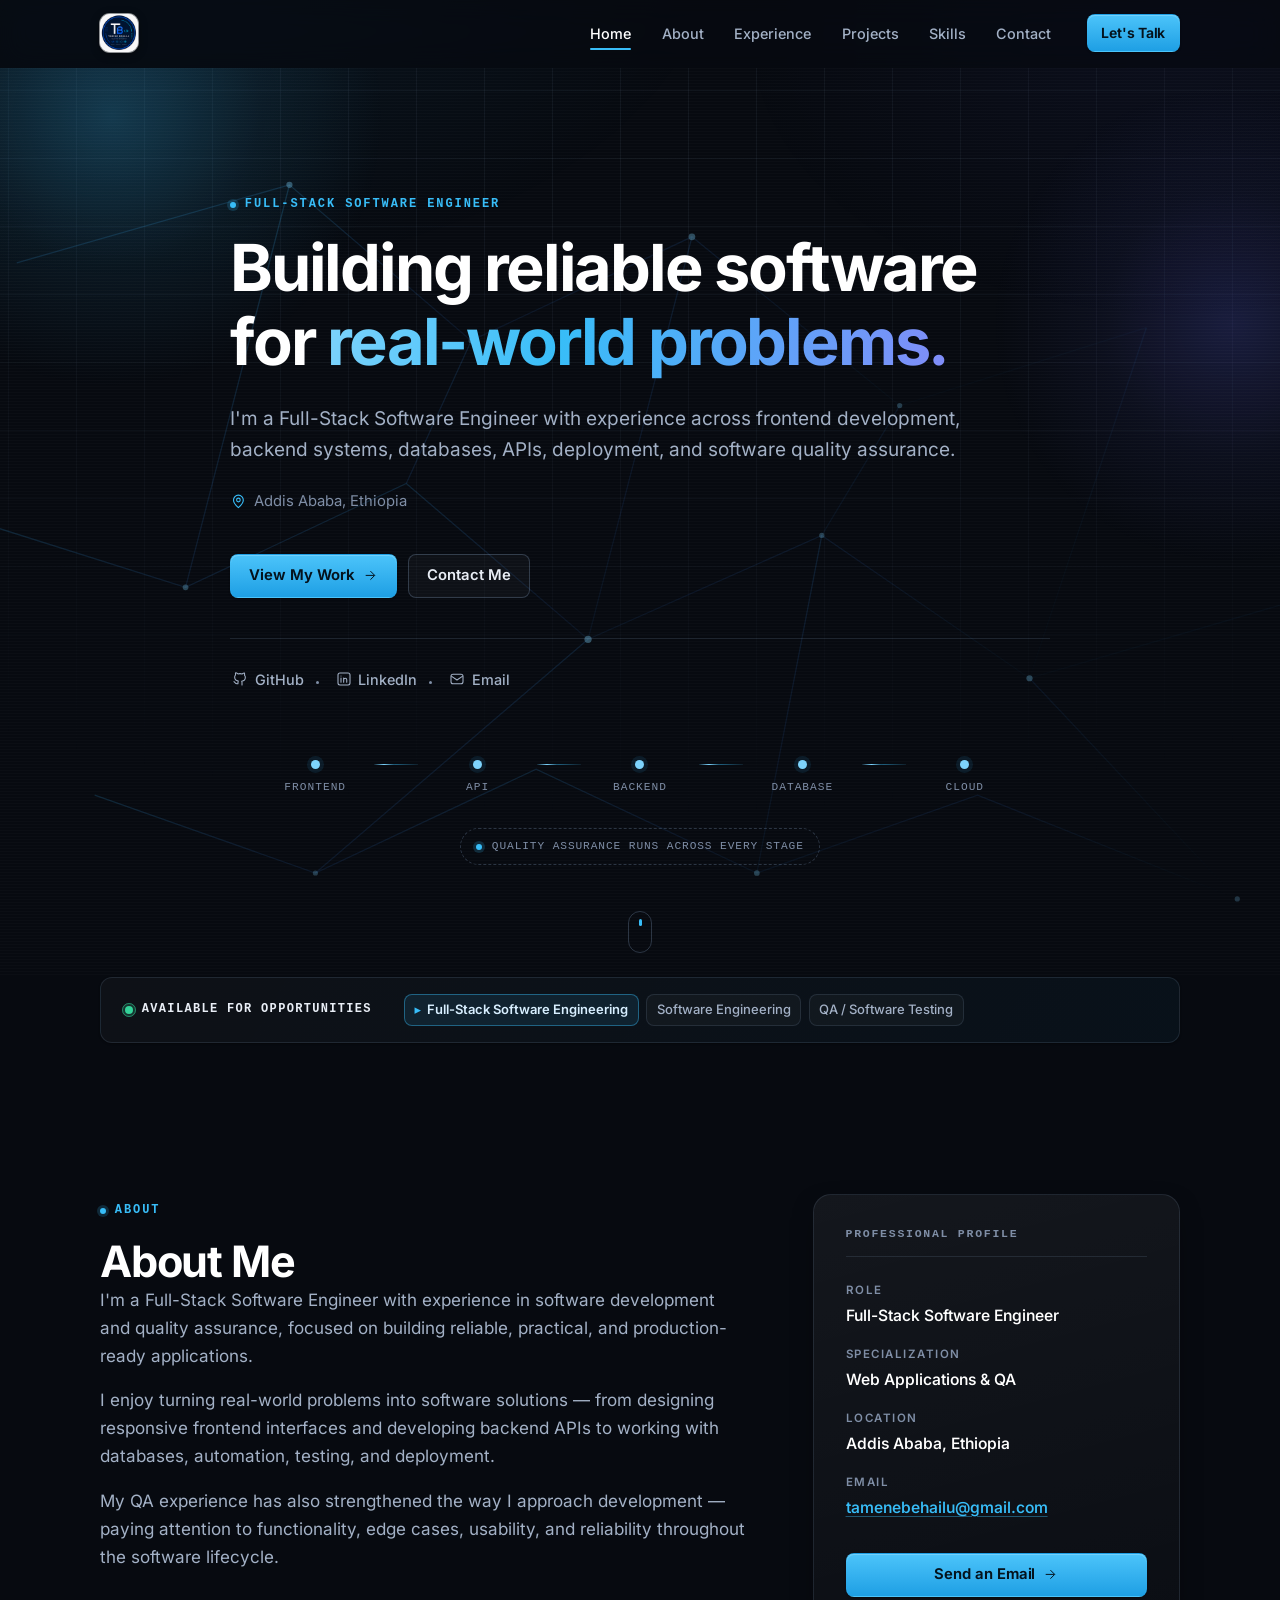
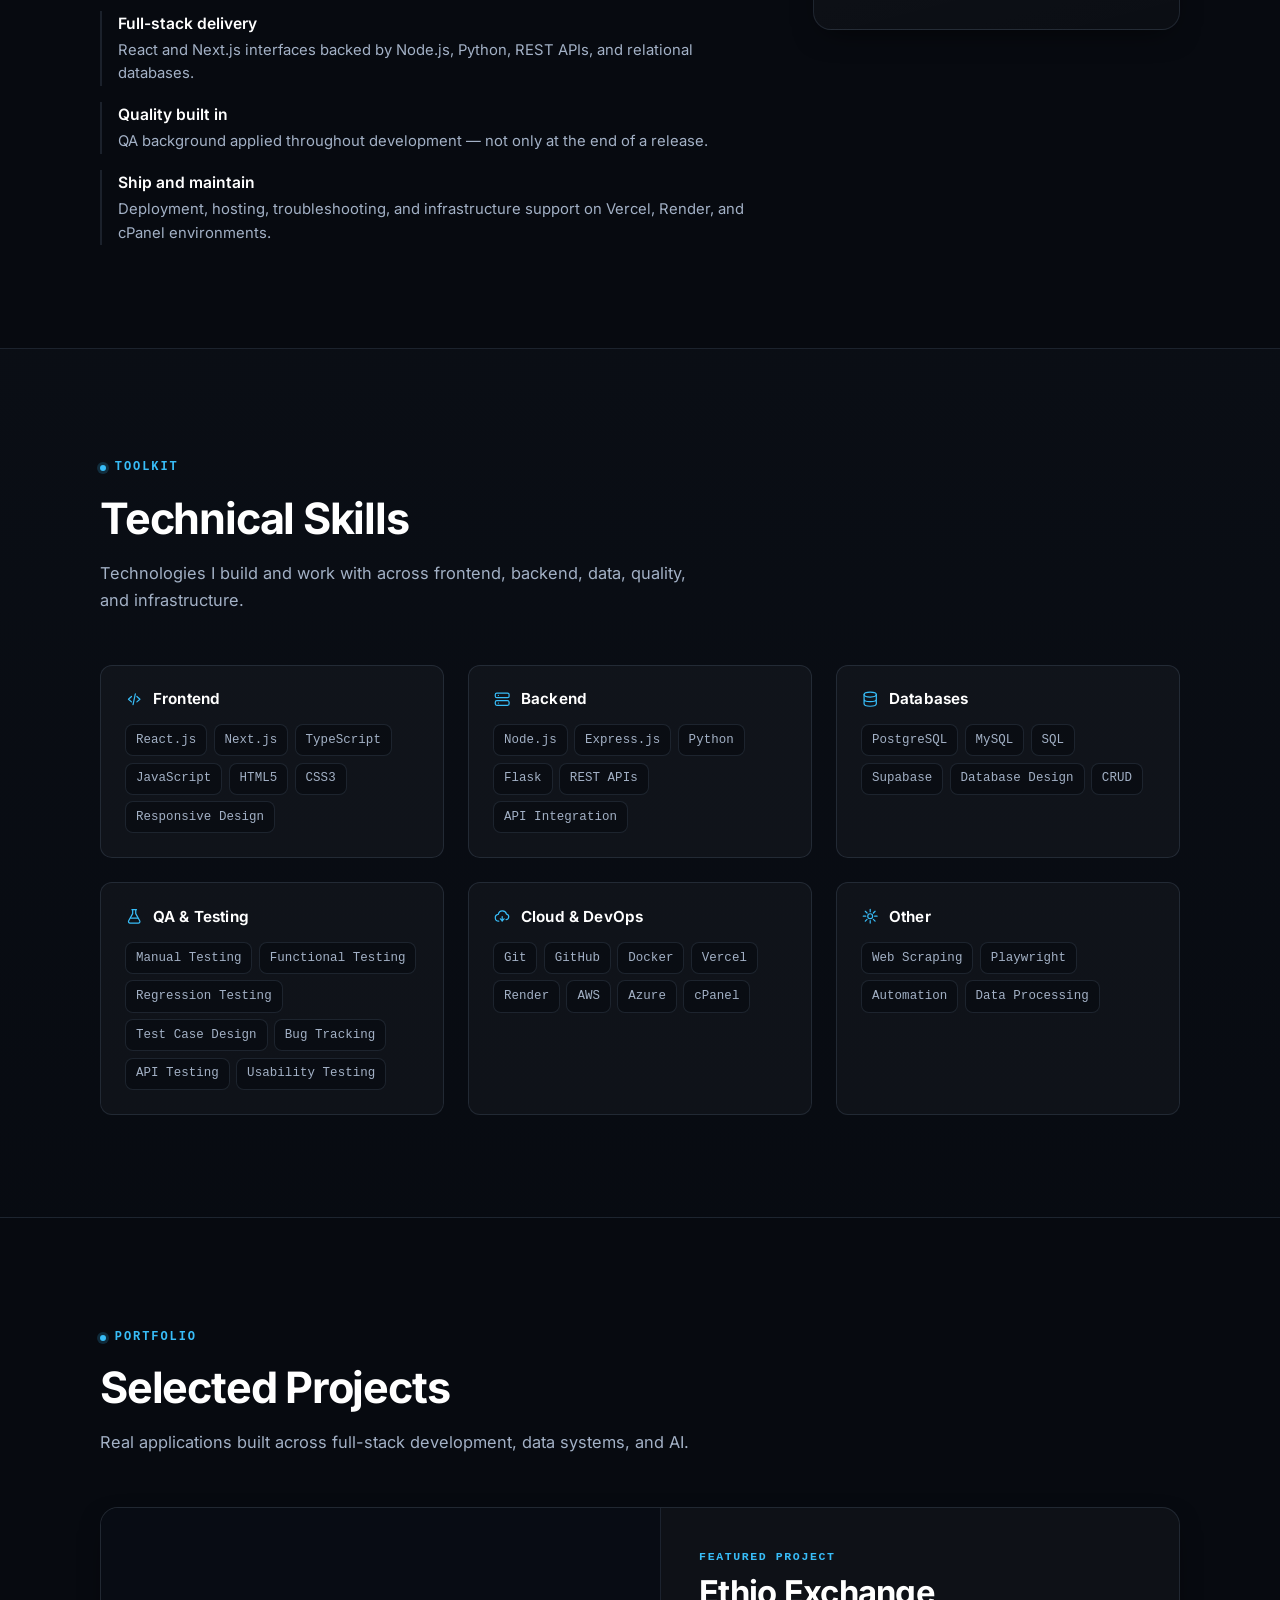
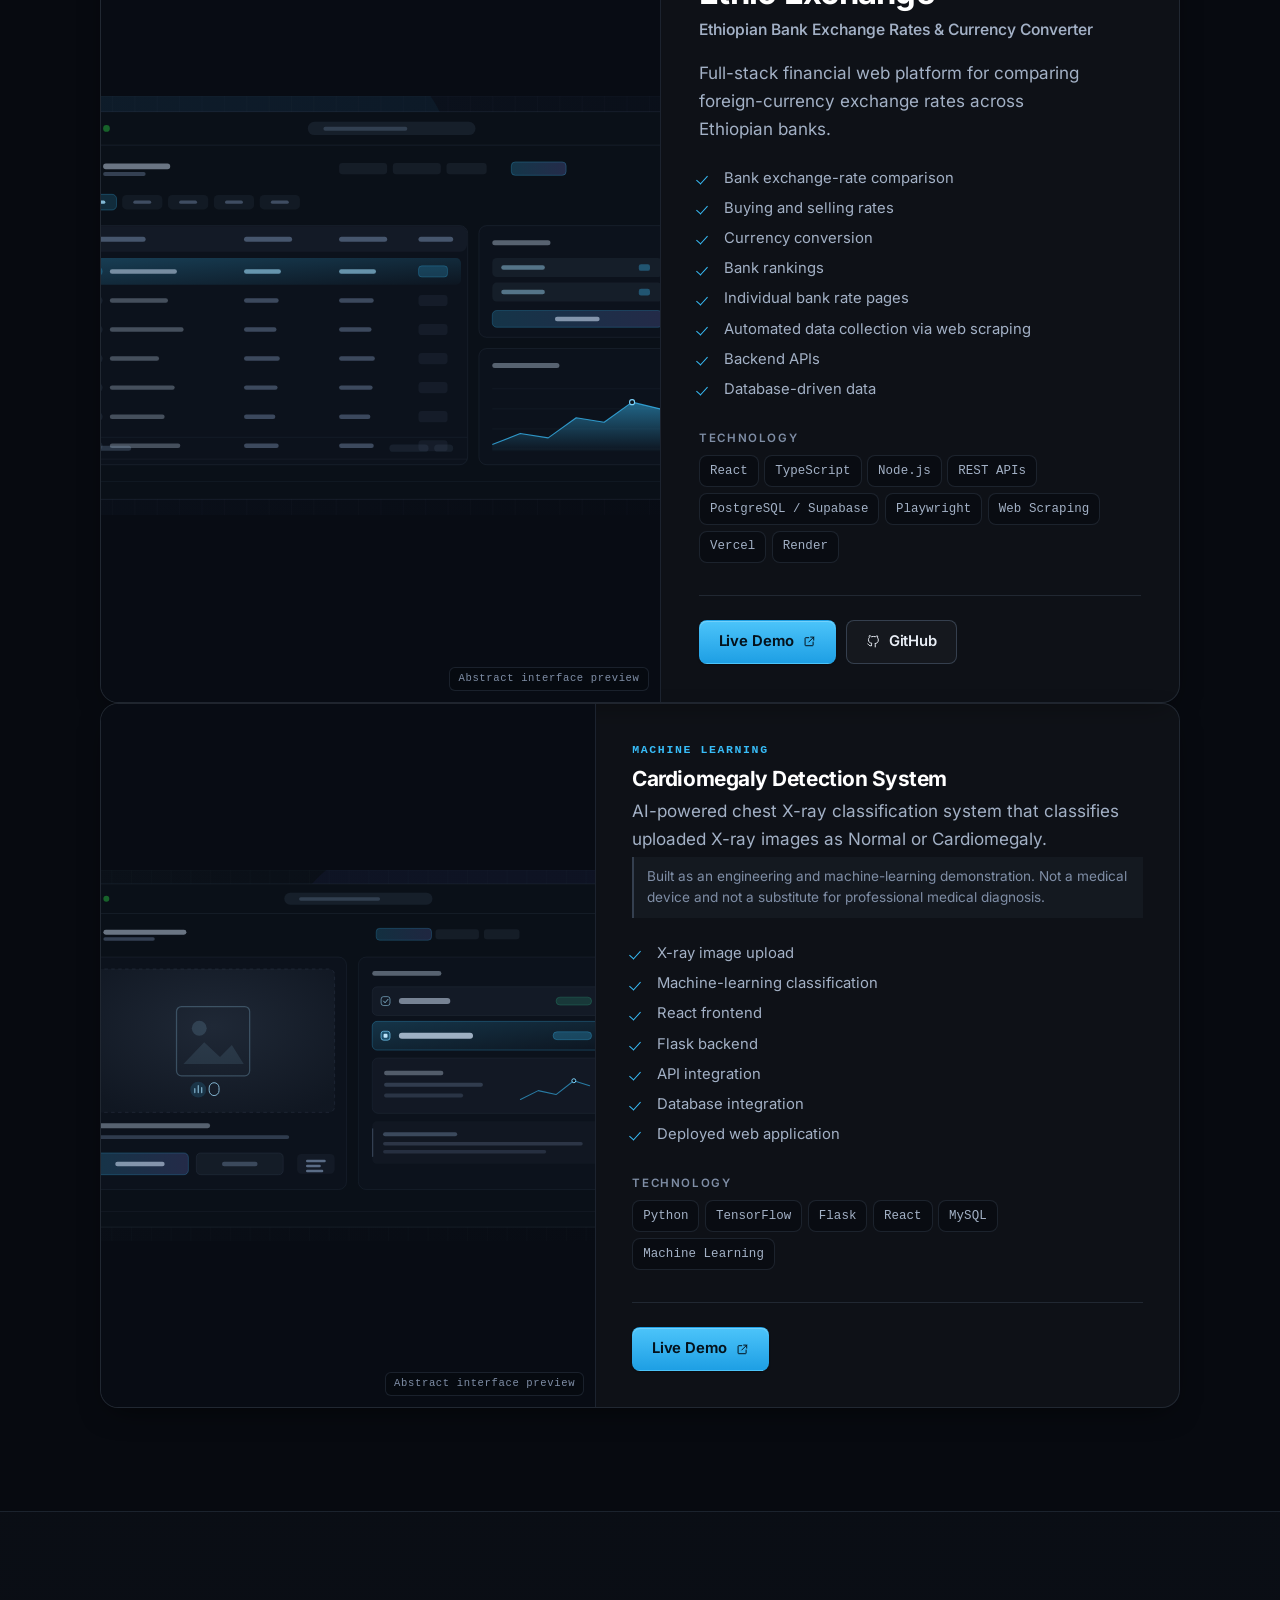
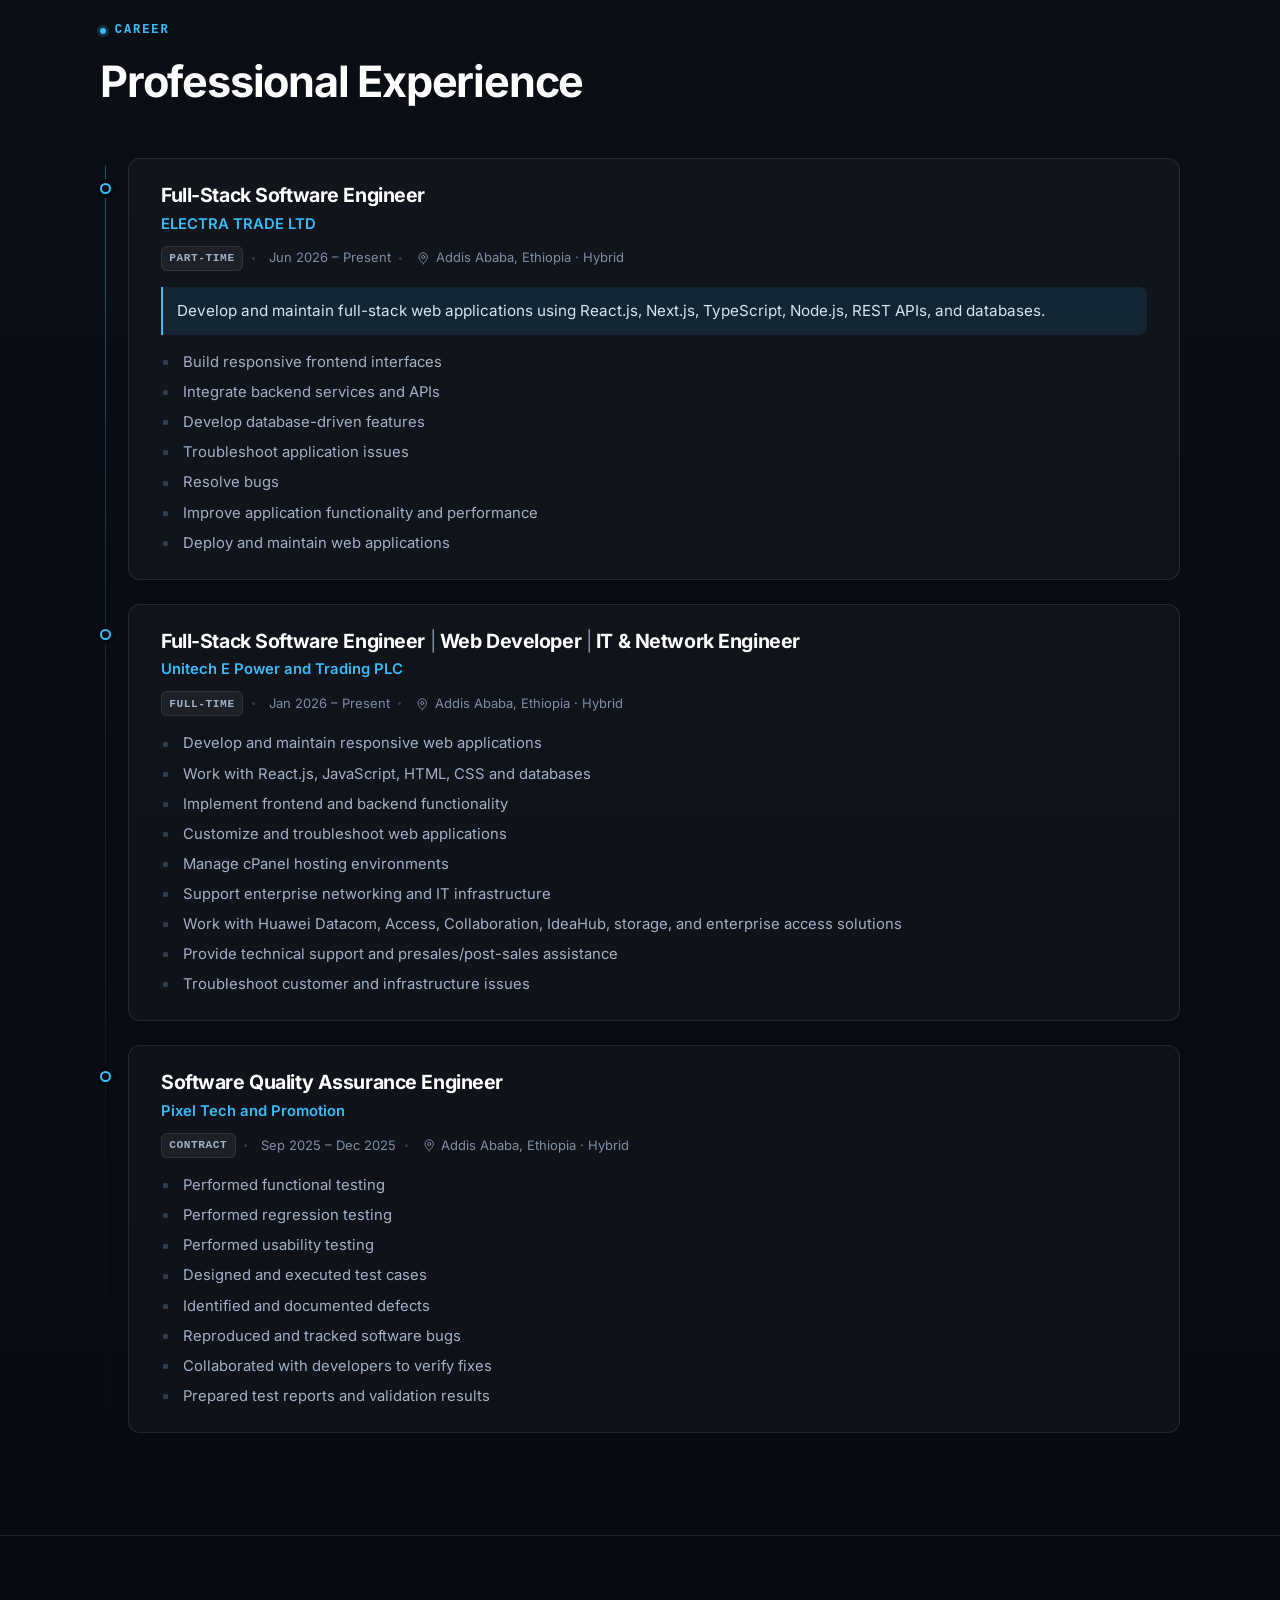
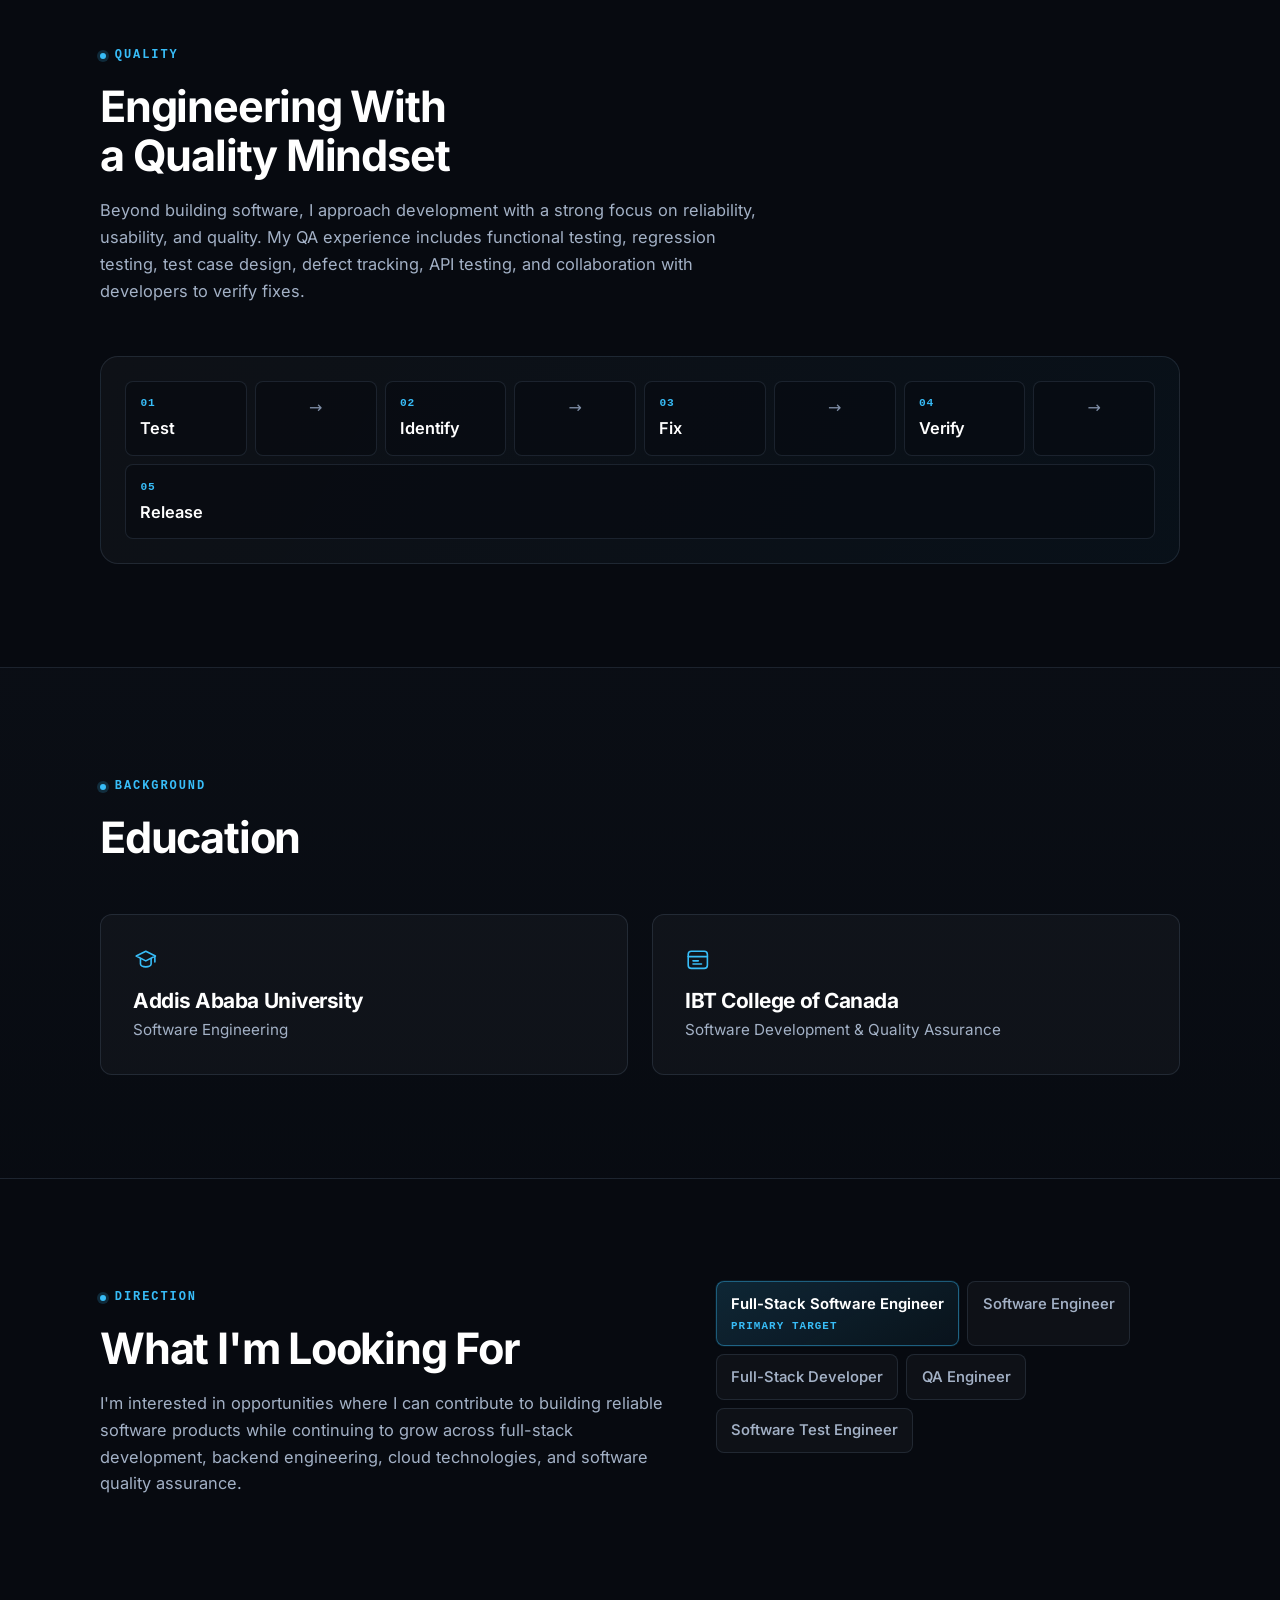
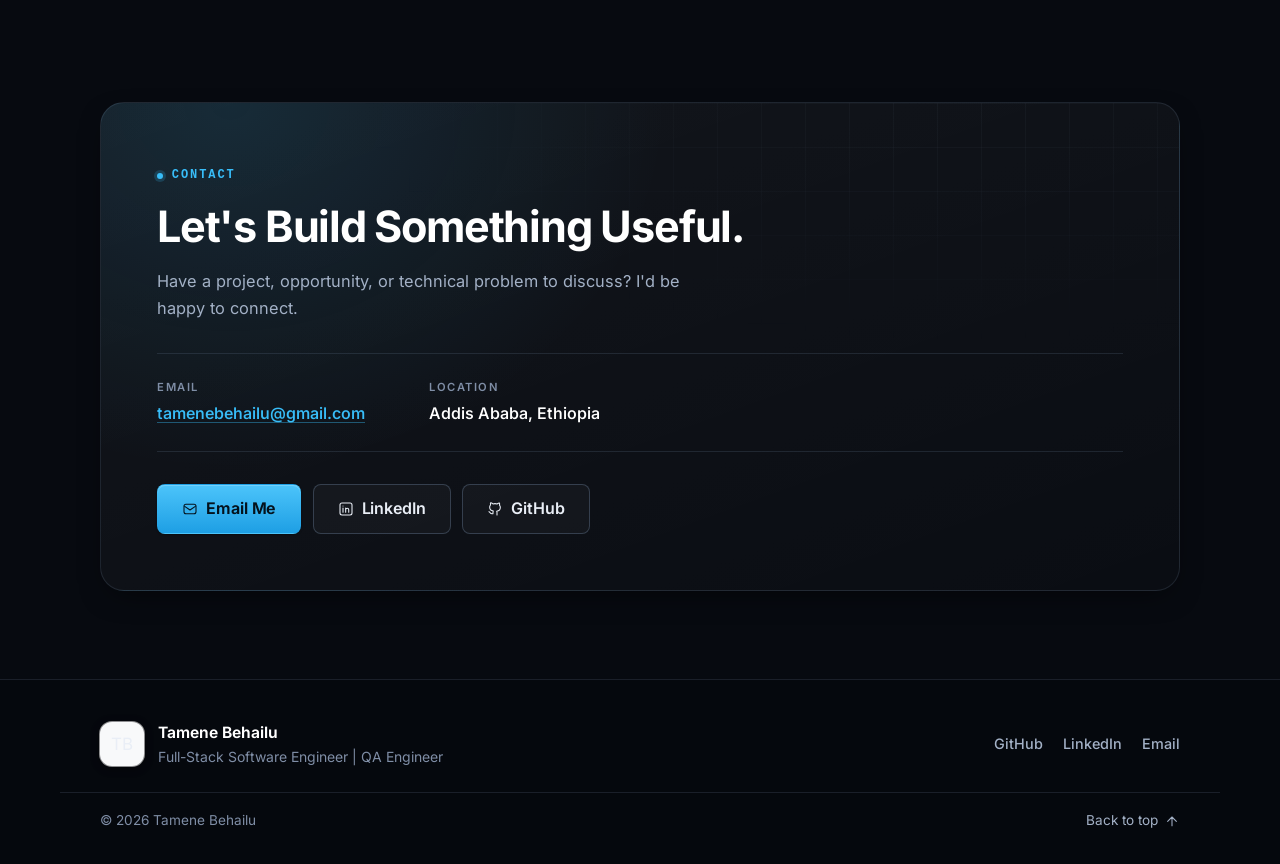
==== commit 787e607f: "feat: replace the hero diagram with an animated request pipeline Frontend to API to Backend to Datab" ====
--- a/index.html
+++ b/index.html
@@ -5,7 +5,7 @@
 <meta name="viewport" content="width=device-width, initial-scale=1">
 
 <title>Tamene Behailu | Full-Stack Software Engineer</title>
-<meta name="description" content="Tamene Behailu is a Full-Stack Software Engineer with experience in React, Next.js, TypeScript, Node.js, Python, databases, APIs, cloud deployment, and software quality assurance.">
+<meta name="description" content="Tamene Behailu — Full-Stack Software Engineer and QA Engineer building reliable web applications, AI-powered systems, automation tools, and data-driven products.">
 <meta name="author" content="Tamene Behailu">
 <link rel="canonical" href="https://tamenebehailu.dev/">
 
@@ -16,26 +16,31 @@
 <meta property="og:type" content="website">
 <meta property="og:site_name" content="Tamene Behailu">
 <meta property="og:title" content="Tamene Behailu | Full-Stack Software Engineer">
-<meta property="og:description" content="Full-Stack Software Engineer with QA experience. Building reliable software for real-world problems — React, Next.js, TypeScript, Node.js, Python, databases, APIs, cloud deployment, and software quality assurance.">
+<meta property="og:description" content="Full-Stack Software Engineer and QA Engineer building reliable web applications, AI-powered systems, automation tools, and data-driven products.">
 <meta property="og:url" content="https://tamenebehailu.dev/">
 <meta property="og:image" content="https://tamenebehailu.dev/assets/img/og-image.png">
 <meta property="og:image:width" content="1200">
 <meta property="og:image:height" content="630">
+<meta property="og:image:alt" content="Tamene Behailu — Full-Stack Software Engineer and QA Engineer">
 <meta property="og:locale" content="en_US">
 
 <!-- Twitter -->
 <meta name="twitter:card" content="summary_large_image">
 <meta name="twitter:title" content="Tamene Behailu | Full-Stack Software Engineer">
-<meta name="twitter:description" content="Full-Stack Software Engineer with QA experience. Building reliable software for real-world problems.">
+<meta name="twitter:description" content="Full-Stack Software Engineer and QA Engineer building reliable web applications, AI-powered systems, and automation tools.">
 <meta name="twitter:image" content="https://tamenebehailu.dev/assets/img/og-image.png">
+<meta name="twitter:image:alt" content="Tamene Behailu — Full-Stack Software Engineer and QA Engineer">
 
 <link rel="icon" href="assets/img/favicon.svg" type="image/svg+xml">
-<link rel="apple-touch-icon" href="assets/img/favicon.svg">
+<link rel="apple-touch-icon" href="assets/img/apple-touch-icon.png">
 <link rel="manifest" href="site.webmanifest">
 
 <!-- Typeface: Inter, self-hosted. Preloaded so text paints with the real
      typeface on first frame instead of reflowing when the swap lands. -->
 <link rel="preload" href="assets/fonts/inter-latin-var.woff2" as="font" type="font/woff2" crossorigin>
+<!-- Header logo. Preloaded because it sits in the sticky header and must not
+     pop in after first paint. 9 KB. -->
+<link rel="preload" href="assets/images/logo-badge.png" as="image" type="image/png">
 <link rel="stylesheet" href="assets/css/fonts.css">
 <link rel="stylesheet" href="assets/css/styles.css">
 
@@ -186,6 +191,39 @@
     </ul>
   </div>
 
+  <!-- How the work moves. Real HTML text rather than SVG labels, so it stays
+       legible from 320px up and is announced correctly by assistive tech; a
+       single element translates along the rail, so it stays cheap. It sits in
+       its own band below the text, never behind the headline. -->
+  <div class="container pipeline">
+    <ol class="pipeline__chain" aria-label="How a request moves through the stack">
+      <li class="pipeline__node">
+        <span class="pipeline__dot" aria-hidden="true"></span>
+        <span class="pipeline__label">Frontend</span>
+      </li>
+      <li class="pipeline__node">
+        <span class="pipeline__dot" aria-hidden="true"></span>
+        <span class="pipeline__label">API</span>
+      </li>
+      <li class="pipeline__node">
+        <span class="pipeline__dot" aria-hidden="true"></span>
+        <span class="pipeline__label">Backend</span>
+      </li>
+      <li class="pipeline__node">
+        <span class="pipeline__dot" aria-hidden="true"></span>
+        <span class="pipeline__label">Database</span>
+      </li>
+      <li class="pipeline__node">
+        <span class="pipeline__dot" aria-hidden="true"></span>
+        <span class="pipeline__label">Cloud</span>
+      </li>
+    </ol>
+    <p class="pipeline__qa">
+      <span class="eyebrow__dot" aria-hidden="true"></span>
+      Quality assurance runs across every stage
+    </p>
+  </div>
+
   <a class="hero__scroll" href="#status" aria-label="Scroll to next section">
     <span class="hero__scroll-track" aria-hidden="true"><span class="hero__scroll-dot"></span></span>
   </a>
@@ -817,9 +855,10 @@
   "name": "Tamene Behailu",
   "jobTitle": "Full-Stack Software Engineer",
   "alternateJobTitle": "QA Engineer",
-  "description": "Full-Stack Software Engineer with experience in React, Next.js, TypeScript, Node.js, Python, databases, APIs, cloud deployment, and software quality assurance.",
+  "description": "Full-Stack Software Engineer and QA Engineer building reliable web applications, AI-powered systems, automation tools, and data-driven products.",
   "email": "mailto:tamenebehailu@gmail.com",
   "url": "https://tamenebehailu.dev/",
+  "image": "https://tamenebehailu.dev/assets/img/og-image.png",
   "address": {
     "@type": "PostalAddress",
     "addressLocality": "Addis Ababa",
@@ -827,13 +866,18 @@
   },
   "sameAs": [
     "https://github.com/Mebtee",
-    "https://www.linkedin.com/in/tames-network/"
+    "https://www.linkedin.com/in/tames-network/",
+    "https://github.com/Mebtee/linkedin-Automation",
+    "https://github.com/Mebtee/prompt"
   ],
   "knowsAbout": [
     "React.js", "Next.js", "TypeScript", "JavaScript", "Node.js", "Express.js",
-    "Python", "Flask", "PostgreSQL", "MySQL", "Supabase", "REST APIs",
-    "Software Quality Assurance", "Test Automation", "Docker", "Vercel", "Render",
-    "AWS", "Azure", "cPanel", "Web Scraping", "Playwright"
+    "Python", "Flask", "PostgreSQL", "MySQL", "SQL", "Supabase", "REST APIs",
+    "Software Quality Assurance", "Test Case Design", "Manual Testing",
+    "Functional Testing", "Regression Testing", "Usability Testing", "API Testing",
+    "Docker", "Vercel", "Render", "AWS", "Azure", "cPanel",
+    "Web Scraping", "Playwright", "TensorFlow", "Machine Learning",
+    "Prompt Engineering", "AI-assisted Automation"
   ],
   "alumniOf": [
     { "@type": "CollegeOrUniversity", "name": "Addis Ababa University" },
@@ -843,7 +887,41 @@
     "@type": "Occupation",
     "name": "Full-Stack Software Engineer",
     "occupationLocation": { "@type": "City", "name": "Addis Ababa, Ethiopia" }
-  }
+  },
+  "subjectOf": [
+    {
+      "@type": "SoftwareApplication",
+      "name": "Ethio Exchange",
+      "description": "Full-stack financial web platform for comparing foreign-currency exchange rates across Ethiopian banks.",
+      "url": "https://ethioexchange.live/en",
+      "applicationCategory": "FinanceApplication",
+      "programmingLanguage": ["TypeScript", "JavaScript"]
+    },
+    {
+      "@type": "SoftwareApplication",
+      "name": "Cardiomegaly Detection System",
+      "description": "AI-powered chest X-ray classification system that classifies images as Normal or Cardiomegaly.",
+      "url": "https://cardio-final-ten.vercel.app/",
+      "applicationCategory": "MedicalApplication",
+      "programmingLanguage": ["Python", "JavaScript"]
+    },
+    {
+      "@type": "SoftwareApplication",
+      "name": "LinkedIn Automation",
+      "description": "AI-powered LinkedIn content automation platform that transforms learning materials and evidence into recruiter-focused content opportunities, structured posts, and review-ready content.",
+      "url": "https://github.com/Mebtee/linkedin-Automation",
+      "applicationCategory": "BusinessApplication",
+      "programmingLanguage": ["TypeScript", "JavaScript"]
+    },
+    {
+      "@type": "SoftwareApplication",
+      "name": "Stickman Video Director",
+      "description": "AI-assisted video direction workflow that transforms ideas, notes, or scripts into structured short-form video concepts, scene plans, narration, and production-ready prompts.",
+      "url": "https://github.com/Mebtee/prompt",
+      "applicationCategory": "MultimediaApplication",
+      "programmingLanguage": ["JavaScript", "HTML", "CSS"]
+    }
+  ]
 }
 </script>
 
--- a/assets/css/styles.css
+++ b/assets/css/styles.css
@@ -556,6 +556,151 @@
 .social-link .icon { width: 1rem; height: 1rem; }
 .social-link:hover { color: var(--accent); }
 
+/* --------------------------------------------------------------------------
+   Hero pipeline
+   Frontend → API → Backend → Database → Cloud, with quality assurance across
+   the whole chain. Plain HTML and CSS: a horizontal rail on wide screens, a
+   vertical one on phones. The only motion is one short element translating
+   along the rail (composited transform), so it costs almost nothing and never
+   sits behind the headline.
+   -------------------------------------------------------------------------- */
+.pipeline {
+  --wire: clamp(1.1rem, 3.6vw, 2.75rem);
+  margin-top: clamp(2.75rem, 6vw, 4rem);
+}
+
+.pipeline__chain {
+  display: flex;
+  align-items: center;
+  justify-content: center;
+  gap: var(--wire);
+}
+
+.pipeline__node {
+  position: relative;
+  display: flex;
+  flex-direction: column;
+  align-items: center;
+  gap: 0.55rem;
+  /* Equal widths keep the rail geometry exact: every dot then sits the same
+     distance from its neighbour, so the connectors always line up. */
+  width: clamp(4.6rem, 14vw, 7.4rem);
+  text-align: center;
+}
+
+.pipeline__dot {
+  width: 9px; height: 9px;
+  border-radius: 50%;
+  background: #7dd3fc;
+  box-shadow: 0 0 0 4px rgba(56, 189, 248, 0.10);
+  transition: transform 320ms var(--ease), box-shadow 320ms var(--ease);
+}
+
+.pipeline__label {
+  font-family: var(--font-mono);
+  font-size: 0.7rem;
+  letter-spacing: 0.09em;
+  text-transform: uppercase;
+  color: var(--text-faint);
+  transition: color 320ms var(--ease);
+}
+
+/* Rail: a static hairline plus a light travelling along it. Both sit at the
+   height of the dot centres and span exactly one gap. */
+.pipeline__node:not(:first-child)::before,
+.pipeline__node:not(:first-child)::after {
+  content: "";
+  position: absolute;
+  top: 4px;
+  left: calc(-1 * var(--wire));
+  height: 1px;
+}
+.pipeline__node:not(:first-child)::before {
+  width: var(--wire);
+  background: linear-gradient(90deg,
+    rgba(56, 189, 248, 0.10), rgba(56, 189, 248, 0.45), rgba(56, 189, 248, 0.10));
+}
+.pipeline__node:not(:first-child)::after {
+  width: calc(var(--wire) * 0.45);
+  background: linear-gradient(90deg, transparent, #7dd3fc, transparent);
+  animation: pipelineFlow 2.8s linear infinite;
+}
+/* Staggered so the light reads as one pulse crossing the chain. */
+.pipeline__node:nth-child(2)::after { animation-delay: 0s; }
+.pipeline__node:nth-child(3)::after { animation-delay: 0.7s; }
+.pipeline__node:nth-child(4)::after { animation-delay: 1.4s; }
+.pipeline__node:nth-child(5)::after { animation-delay: 2.1s; }
+
+@keyframes pipelineFlow {
+  0%   { transform: translateX(-130%); opacity: 0; }
+  20%  { opacity: 1; }
+  80%  { opacity: 1; }
+  100% { transform: translateX(230%); opacity: 0; }
+}
+
+/* Hover is an enhancement only: every label is legible without it. */
+.pipeline__node:hover .pipeline__dot {
+  transform: scale(1.35);
+  box-shadow: 0 0 0 6px rgba(56, 189, 248, 0.14), 0 0 16px rgba(56, 189, 248, 0.45);
+}
+.pipeline__node:hover .pipeline__label { color: #e8f6ff; }
+
+.pipeline__qa {
+  display: flex;
+  align-items: center;
+  justify-content: center;
+  gap: 0.6rem;
+  width: fit-content;
+  max-width: 100%;
+  margin: clamp(1.5rem, 3vw, 2rem) auto 0;
+  padding: 0.5rem 0.95rem;
+  border: 1px dashed var(--border-strong);
+  border-radius: 999px;
+  color: var(--text-faint);
+  font-family: var(--font-mono);
+  font-size: 0.7rem;
+  letter-spacing: 0.08em;
+  text-transform: uppercase;
+  text-align: center;
+}
+
+/* Phones: the same chain, read top to bottom. */
+@media (max-width: 600px) {
+  .pipeline { --wire: 0.9rem; }
+  .pipeline__chain { flex-direction: column; align-items: stretch; gap: var(--wire); }
+  .pipeline__node {
+    flex-direction: row;
+    align-items: center;
+    gap: 0.8rem;
+    width: auto;
+    text-align: left;
+  }
+  .pipeline__node:not(:first-child)::before,
+  .pipeline__node:not(:first-child)::after {
+    top: calc(50% - var(--wire));
+    left: 4px;
+    width: 1px;
+    height: var(--wire);
+  }
+  .pipeline__node:not(:first-child)::before {
+    background: linear-gradient(180deg,
+      rgba(56, 189, 248, 0.10), rgba(56, 189, 248, 0.45), rgba(56, 189, 248, 0.10));
+  }
+  .pipeline__node:not(:first-child)::after {
+    width: 1px;
+    height: calc(var(--wire) * 0.45);
+    background: linear-gradient(180deg, transparent, #7dd3fc, transparent);
+    animation-name: pipelineFlowY;
+  }
+}
+
+@keyframes pipelineFlowY {
+  0%   { transform: translateY(-130%); opacity: 0; }
+  20%  { opacity: 1; }
+  80%  { opacity: 1; }
+  100% { transform: translateY(230%); opacity: 0; }
+}
+
 .hero__scroll {
   display: none;
   position: absolute;
@@ -1371,6 +1516,12 @@
   }
   .js .reveal { opacity: 1; transform: none; }
   .hero__network, .hero__glow { animation: none !important; }
+
+  /* The pipeline freezes to a static, fully legible diagram: the rail is
+     always drawn, so nothing is lost without the travelling light. */
+  .pipeline__node::after { display: none; }
+  .pipeline__node:hover .pipeline__dot { transform: none; box-shadow: 0 0 0 4px rgba(56, 189, 248, 0.10); }
+  .pipeline__node:hover .pipeline__label { color: var(--text-faint); }
 }
 
 /* Ambient hero movement — slow and subtle */
@@ -1470,13 +1621,18 @@
     border: 1px solid CanvasText;
   }
   .hero__grid, .hero__scanlines, .status__pulse::after { display: none; }
+  /* Keep the pipeline's own colours: it is an illustration, not content, and
+     its rail would otherwise disappear against the forced background. */
+  .pipeline { forced-color-adjust: none; }
 }
 
 /* Print — recruiters print résumés from the browser */
 @media print {
   body { background: #fff; color: #000; }
   body::before, .site-header, .hero__bg, .hero__scroll, .nav-scrim, .contact__actions,
-  .project__actions, .site-footer__top, .skip-link { display: none !important; }
+  .project__actions, .site-footer__top, .skip-link, .filters, .pipeline__node::after {
+    display: none !important;
+  }
   .section { padding-block: 1.5rem; page-break-inside: avoid; }
   .section--alt, .project, .timeline__card, .profile-card, .contact {
     background: #fff !important;
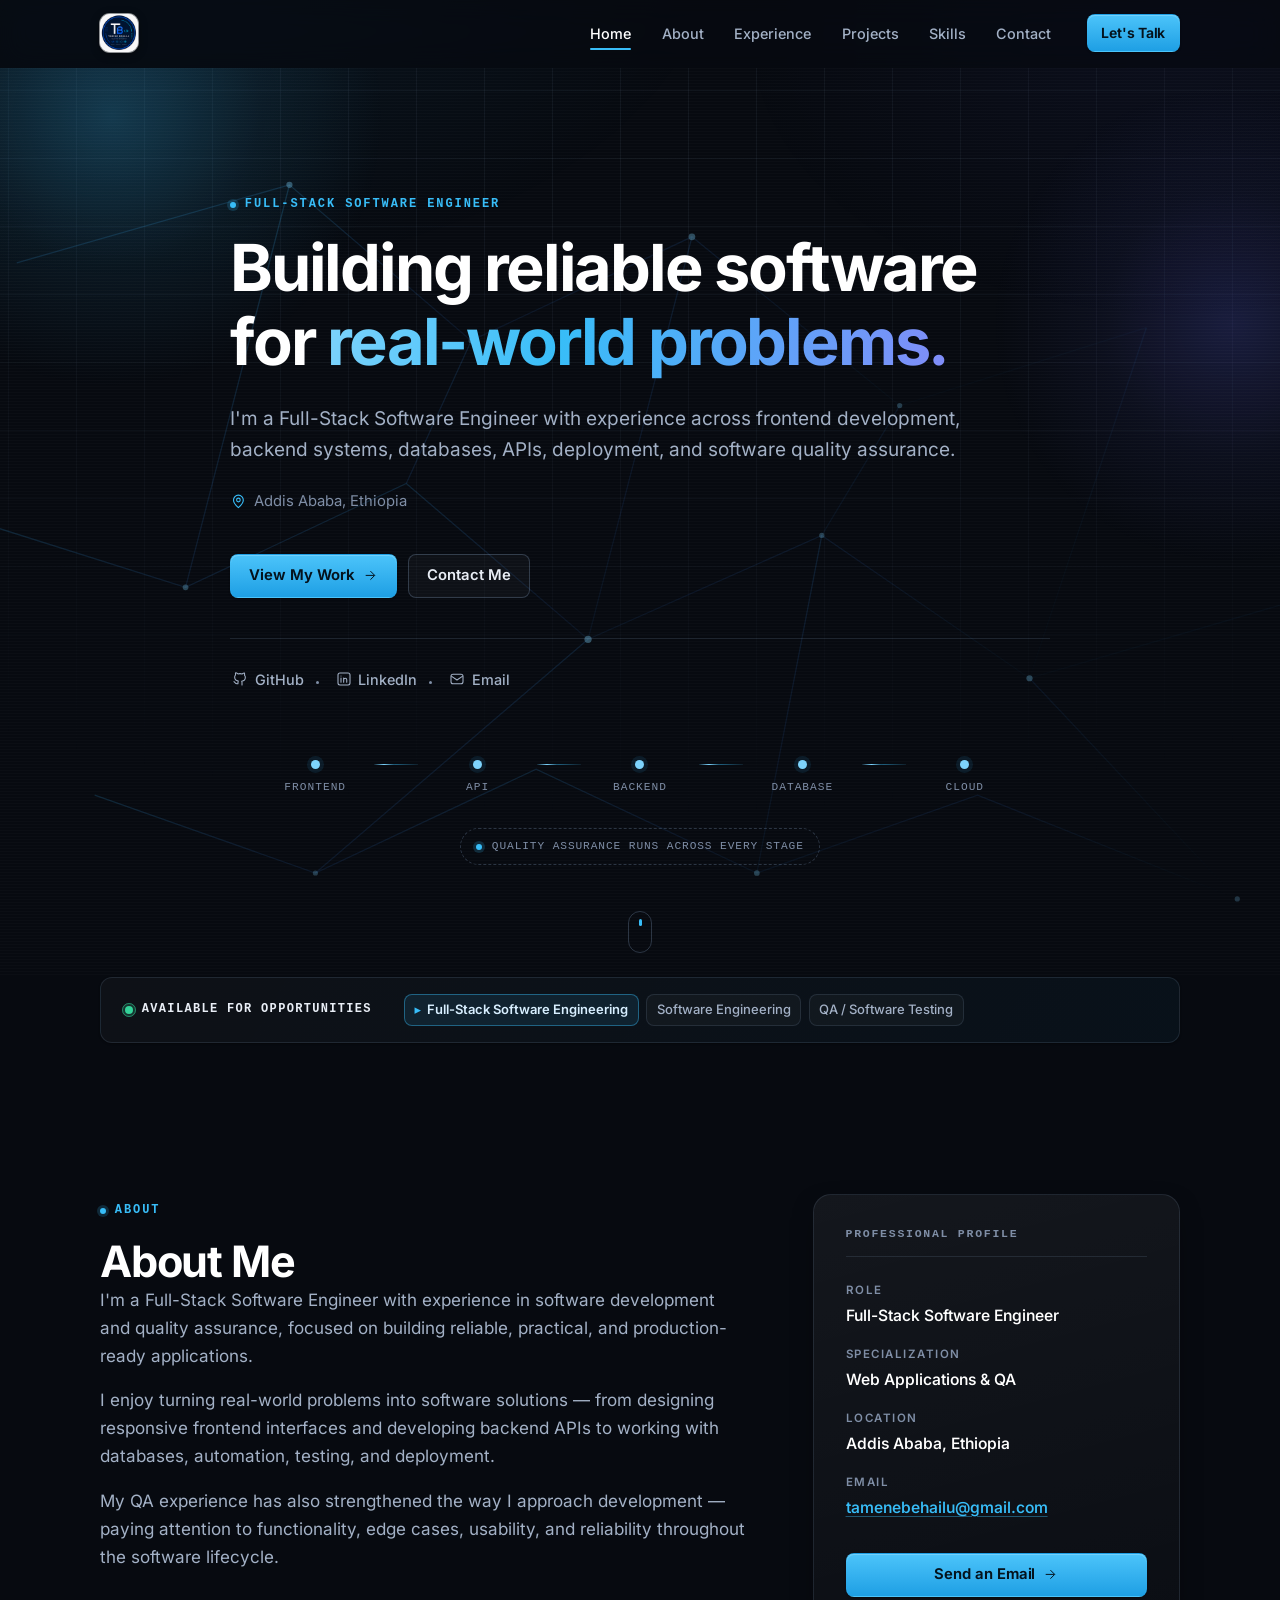
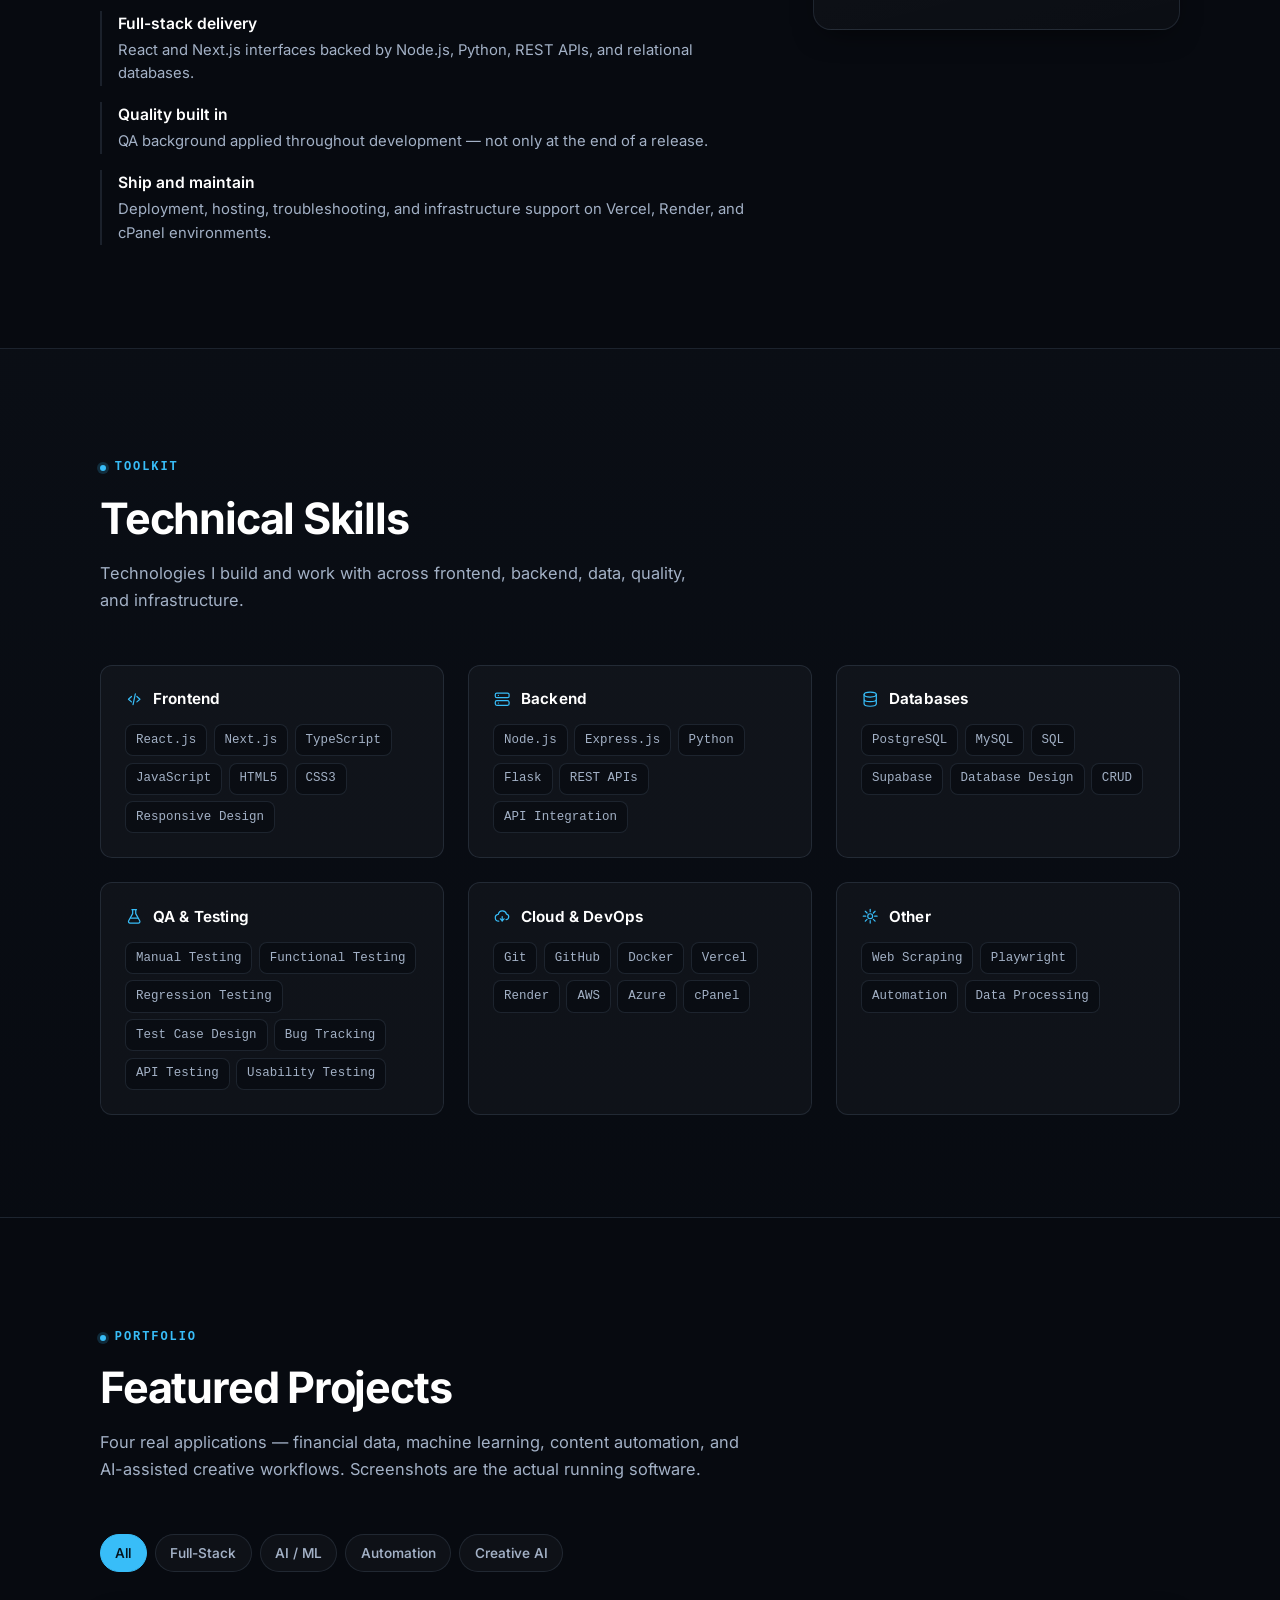
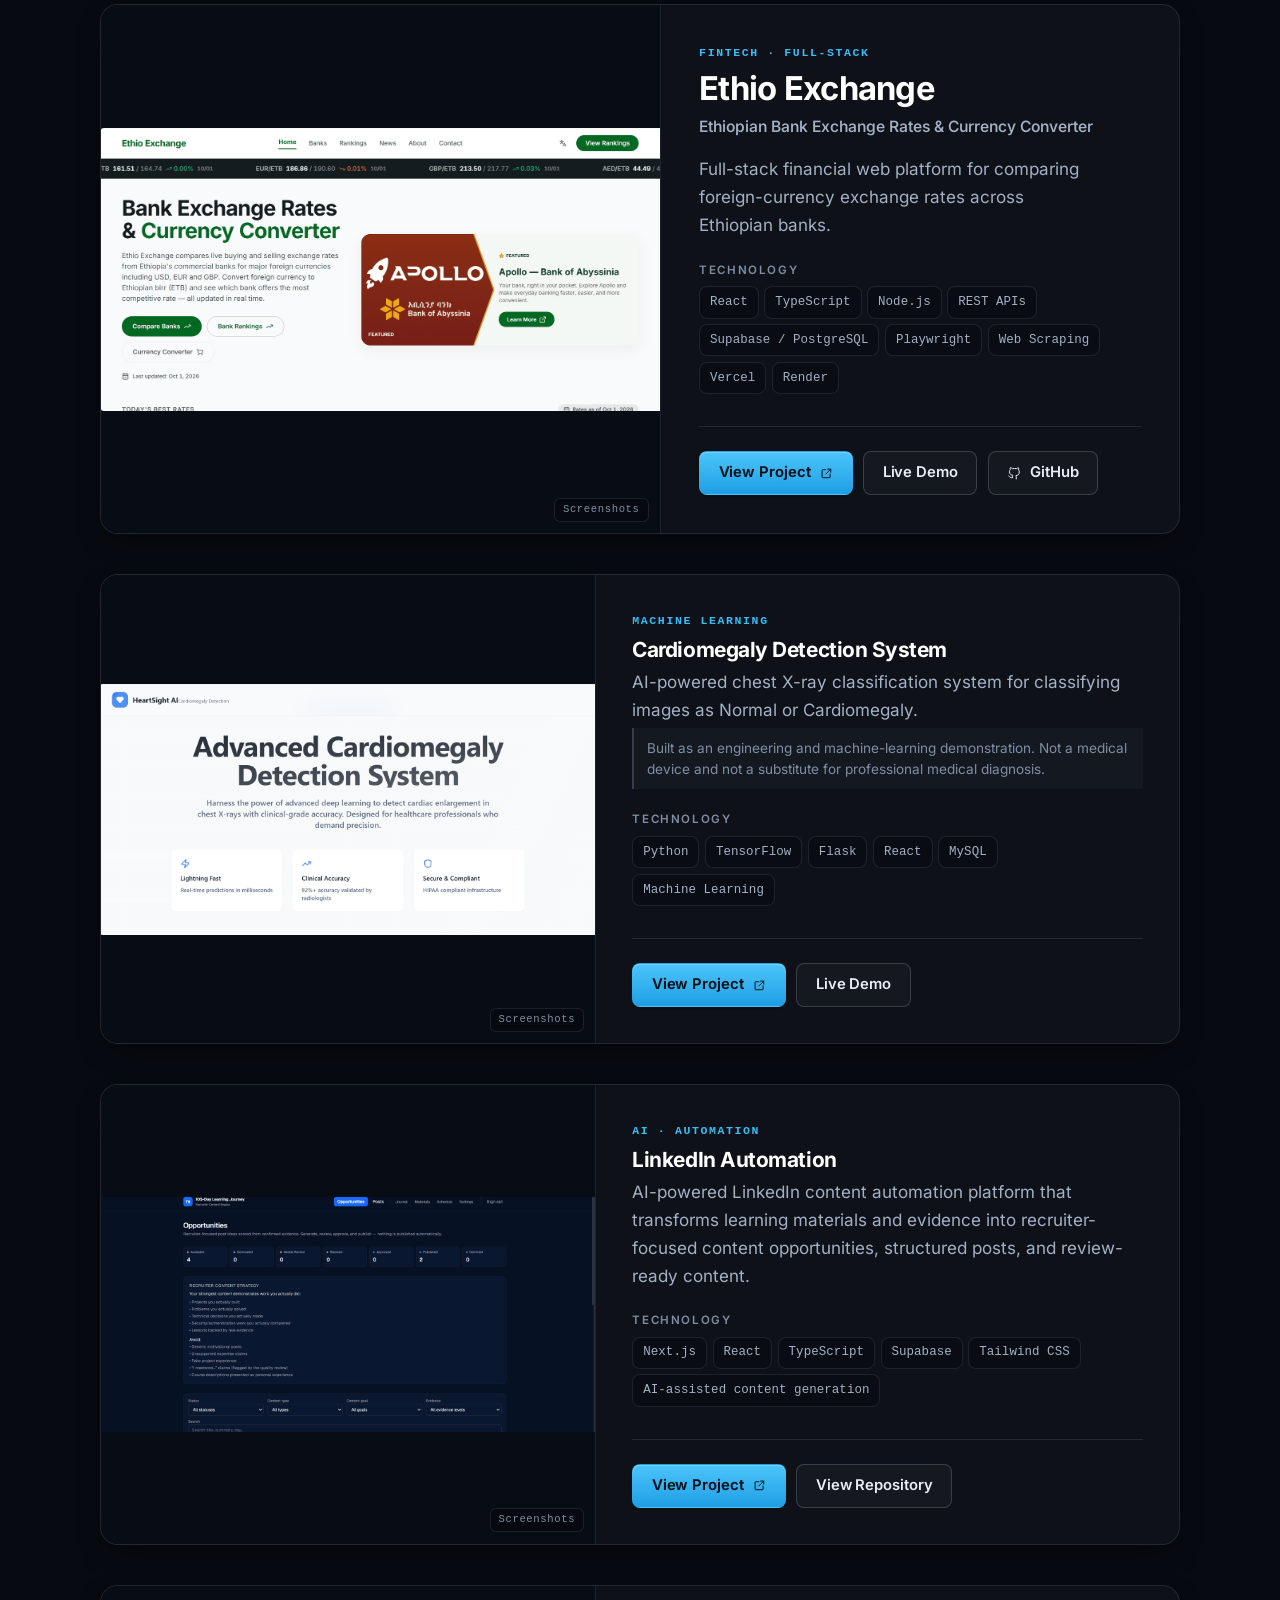
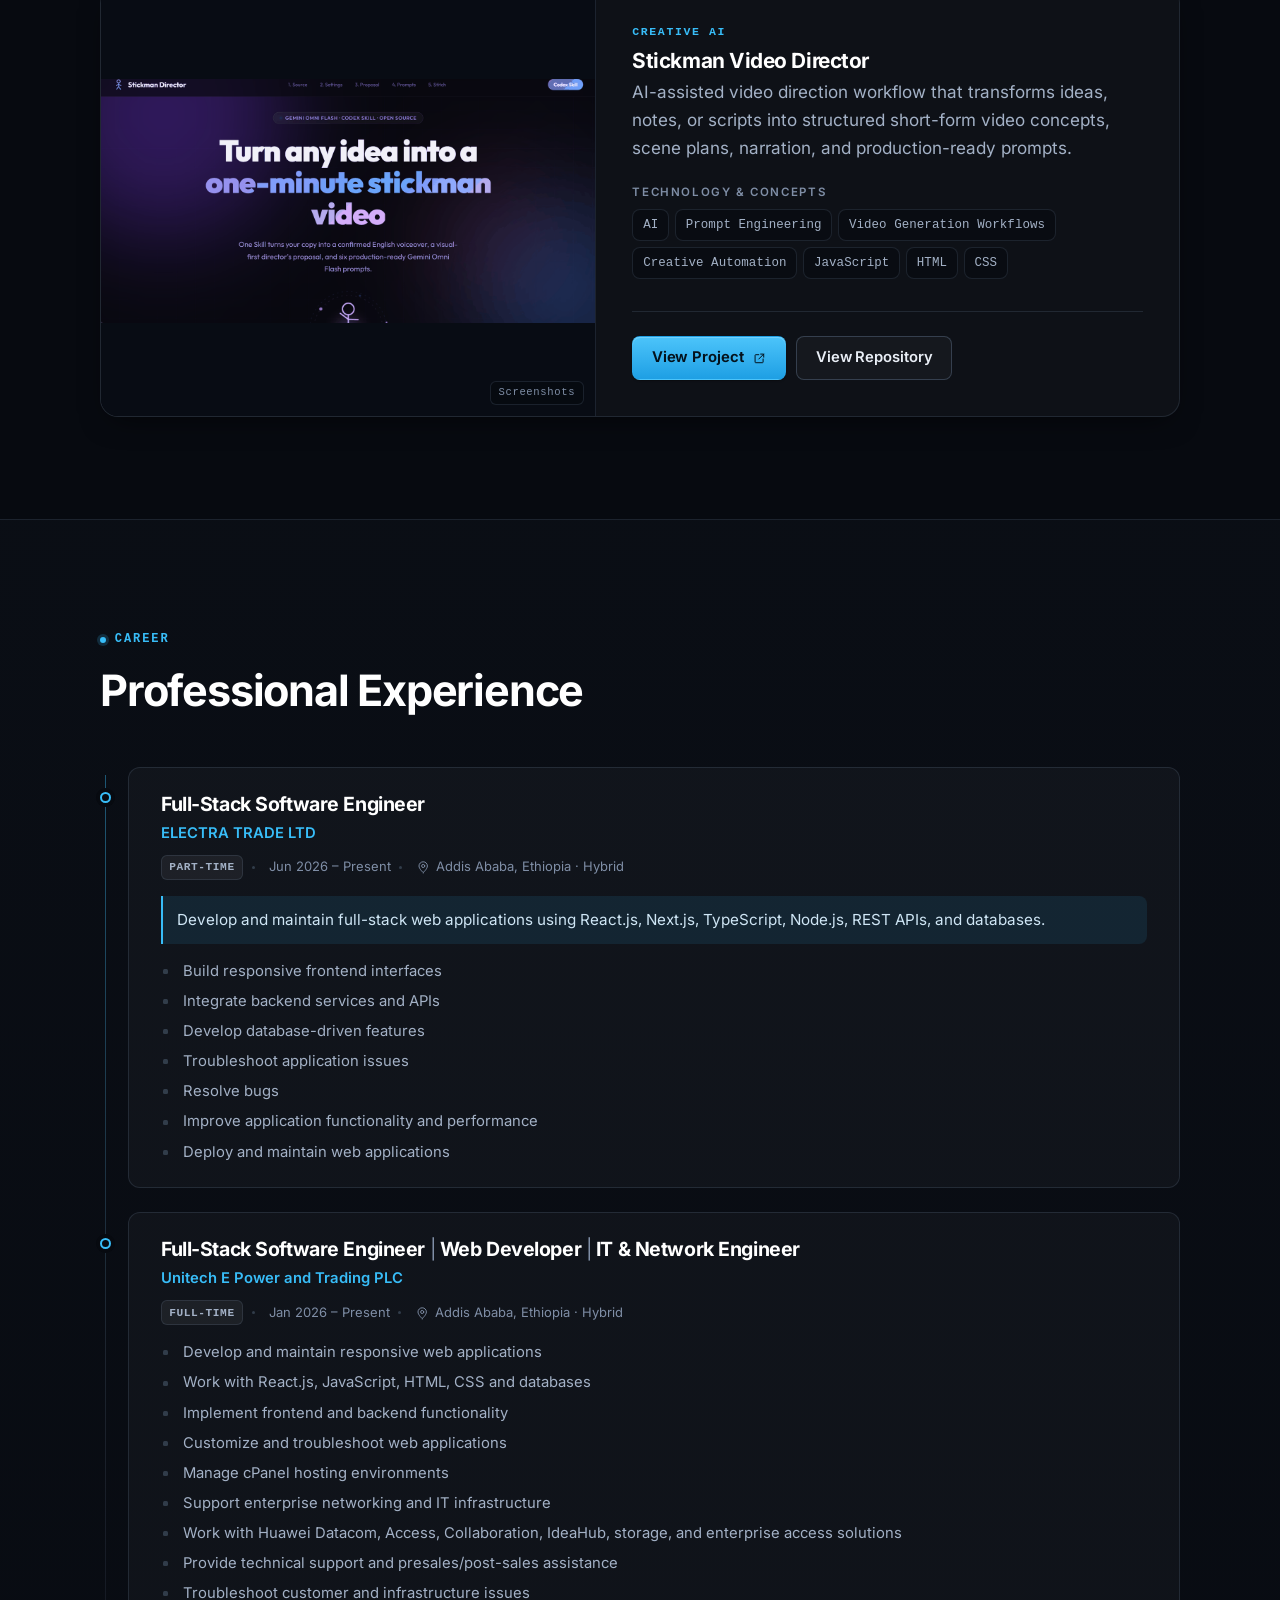
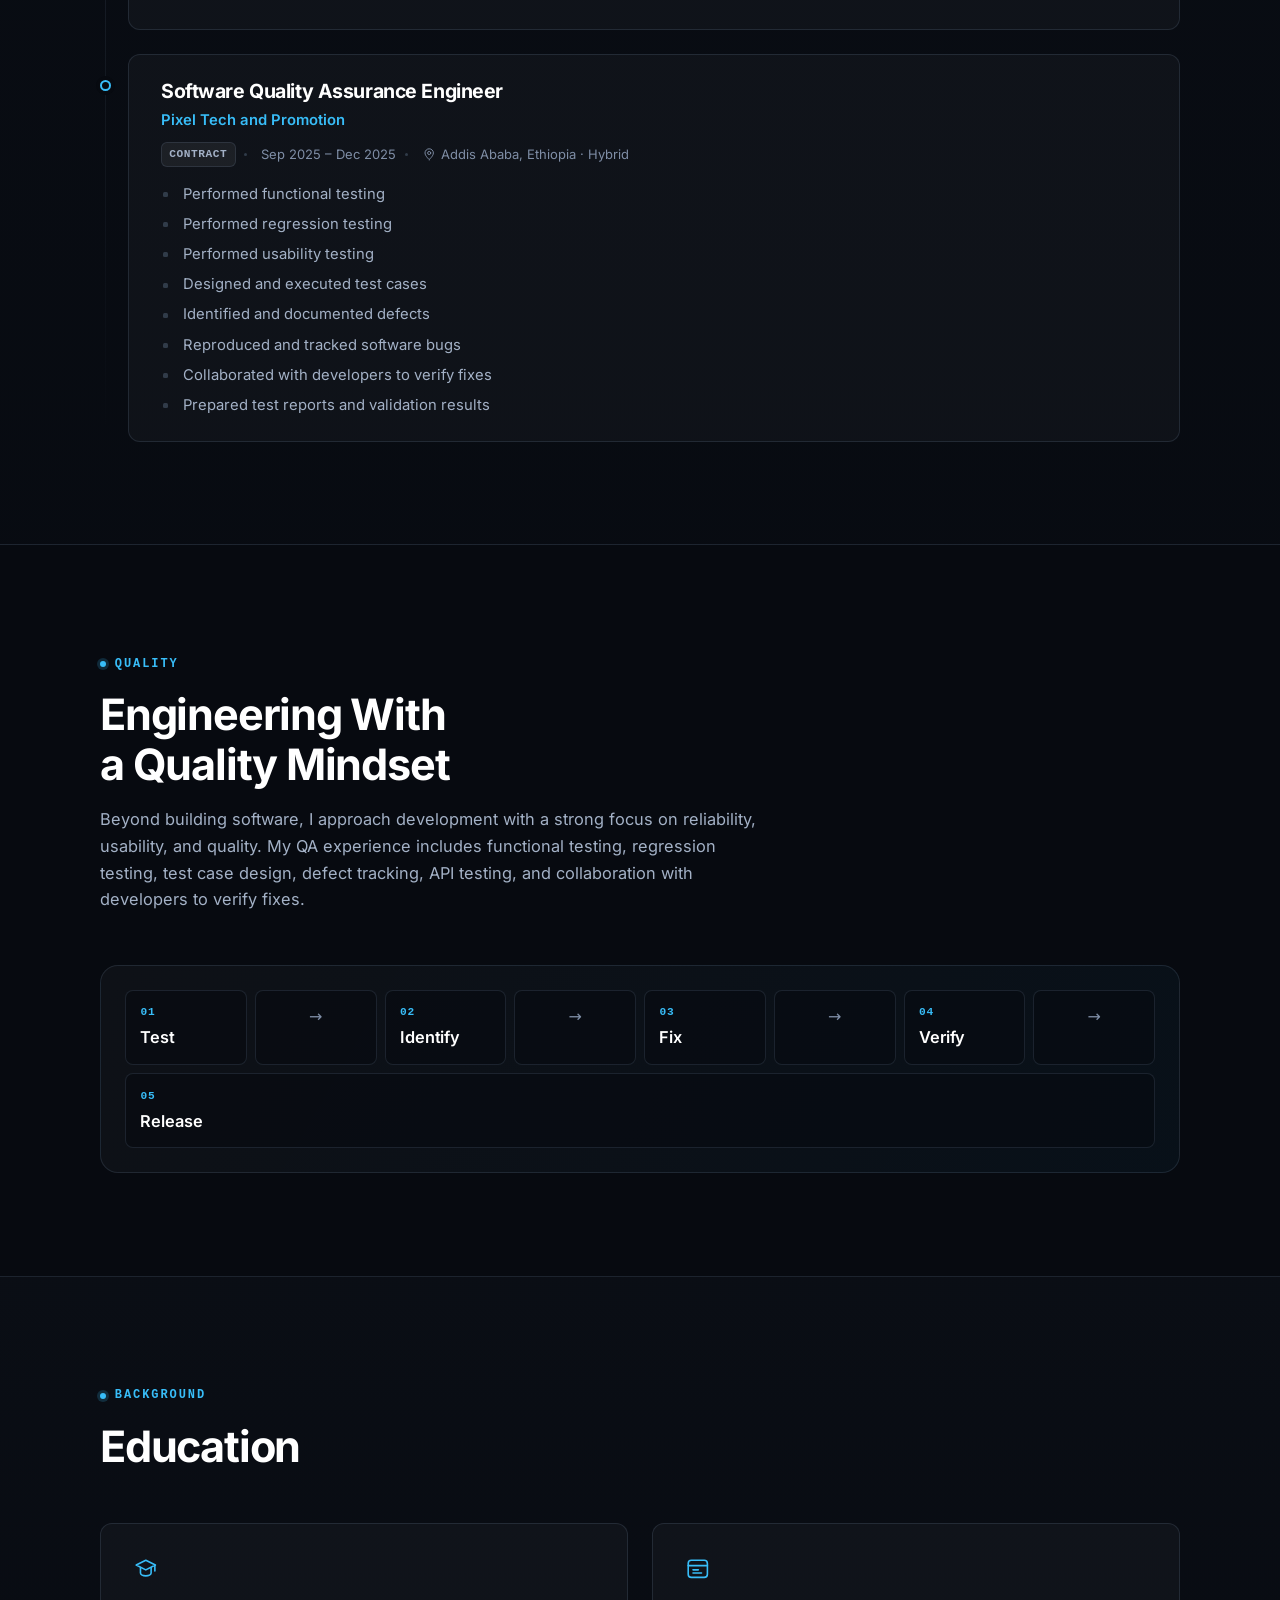
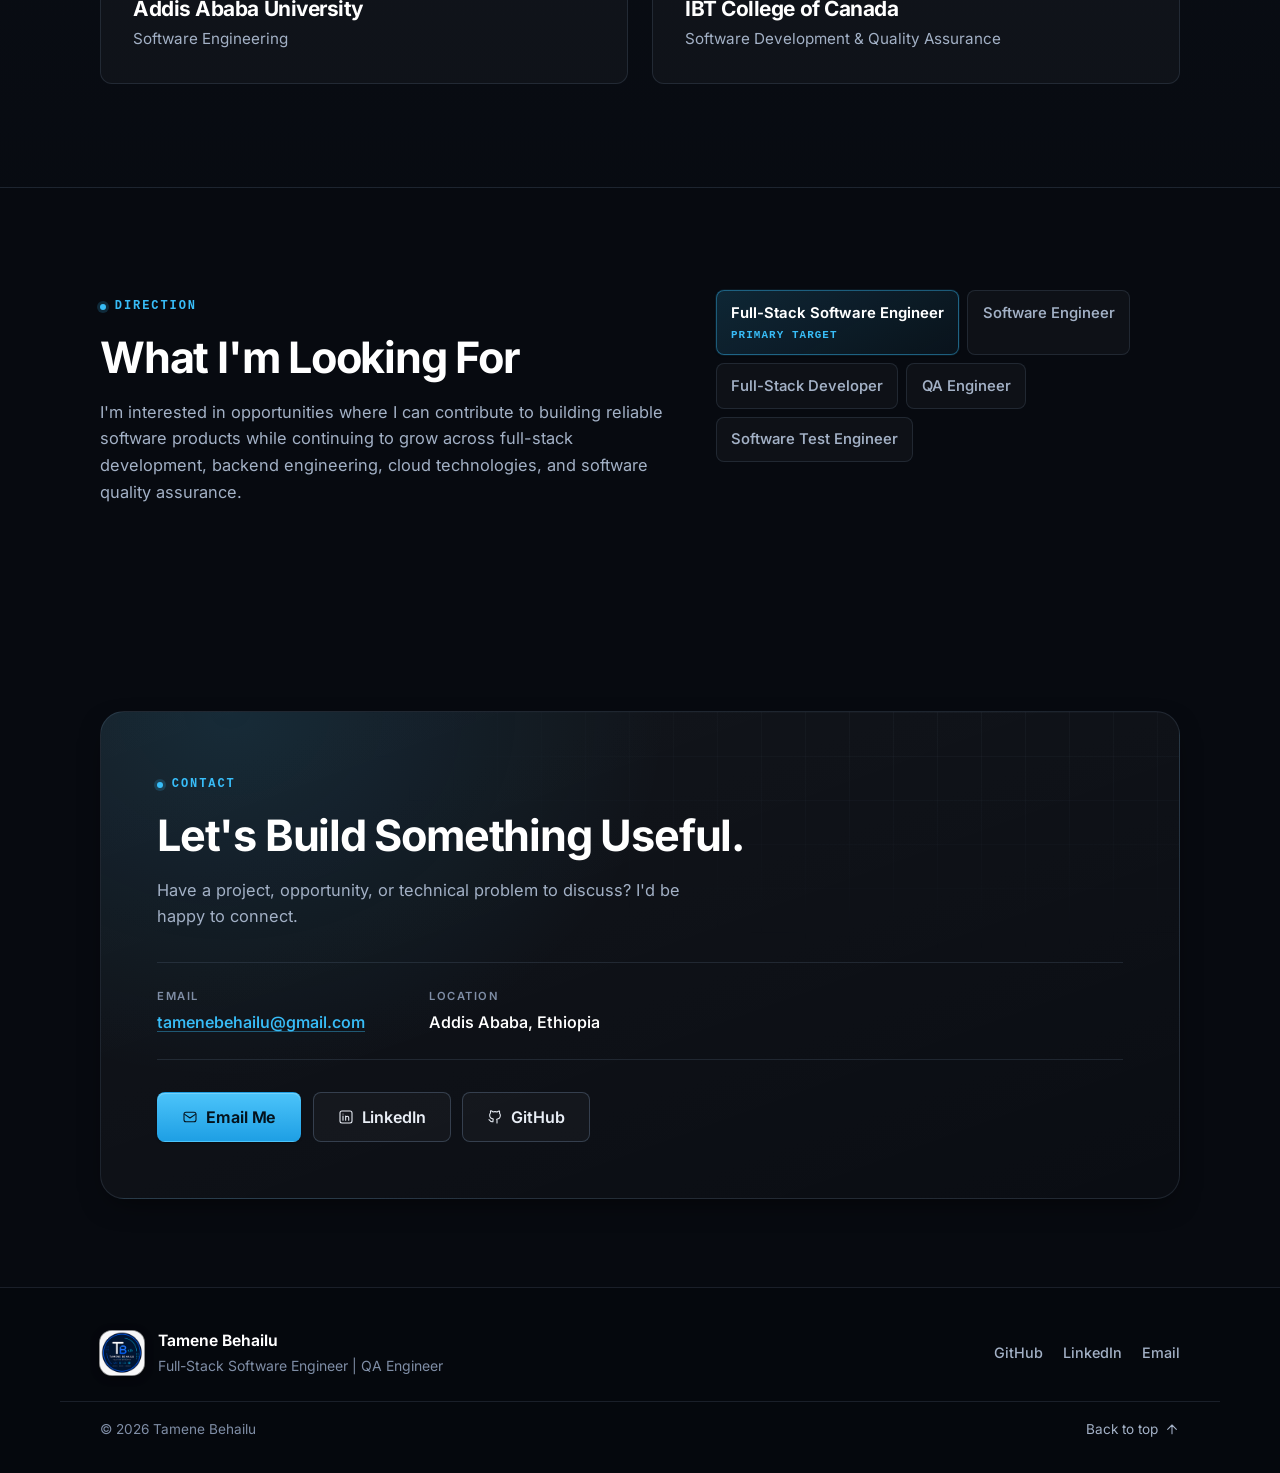
==== commit 6c7a649a: "feat: present the projects as screenshot galleries with details Each card now shows a real screensho" ====
--- a/index.html
+++ b/index.html
@@ -444,124 +444,224 @@
   <div class="container">
     <header class="section__header reveal">
       <p class="eyebrow"><span class="eyebrow__dot" aria-hidden="true"></span>Portfolio</p>
-      <h2 class="section__title" id="projects-heading">Selected Projects</h2>
+      <h2 class="section__title" id="projects-heading">Featured Projects</h2>
       <p class="section__subtitle">
-        Real applications built across full-stack development, data systems, and AI.
+        Four real applications — financial data, machine learning, content automation,
+        and AI-assisted creative workflows. Screenshots are the actual running software.
       </p>
     </header>
 
-    <!-- Primary project -->
-    <article class="project project--featured reveal" aria-labelledby="project-1-title">
-      <div class="project__media">
-        <img
-          src="assets/img/project-ethio-exchange.svg"
-          alt="Abstract interface preview of the Ethio Exchange application: a table of Ethiopian banks with buying and selling currency rates, plus a currency converter panel."
-          width="1200" height="750" loading="lazy" decoding="async">
-        <p class="project__media-note">Abstract interface preview</p>
-      </div>
-
-      <div class="project__body">
-        <p class="project__kicker">Featured Project</p>
-        <h3 class="project__title" id="project-1-title">Ethio Exchange</h3>
-        <p class="project__subtitle">Ethiopian Bank Exchange Rates &amp; Currency Converter</p>
-        <p class="project__desc">
-          Full-stack financial web platform for comparing foreign-currency exchange rates across
-          Ethiopian banks.
-        </p>
-
-        <ul class="project__features">
-          <li><span class="tick" aria-hidden="true"></span>Bank exchange-rate comparison</li>
-          <li><span class="tick" aria-hidden="true"></span>Buying and selling rates</li>
-          <li><span class="tick" aria-hidden="true"></span>Currency conversion</li>
-          <li><span class="tick" aria-hidden="true"></span>Bank rankings</li>
-          <li><span class="tick" aria-hidden="true"></span>Individual bank rate pages</li>
-          <li><span class="tick" aria-hidden="true"></span>Automated data collection via web scraping</li>
-          <li><span class="tick" aria-hidden="true"></span>Backend APIs</li>
-          <li><span class="tick" aria-hidden="true"></span>Database-driven data</li>
-        </ul>
-
-        <h4 class="project__tech-label">Technology</h4>
-        <ul class="badge-list badge-list--tight">
-          <li class="badge">React</li>
-          <li class="badge">TypeScript</li>
-          <li class="badge">Node.js</li>
-          <li class="badge">REST APIs</li>
-          <li class="badge">PostgreSQL / Supabase</li>
-          <li class="badge">Playwright</li>
-          <li class="badge">Web Scraping</li>
-          <li class="badge">Vercel</li>
-          <li class="badge">Render</li>
-        </ul>
-
-        <div class="project__actions">
-          <a class="btn btn--primary" href="https://ethioexchange.live/en" target="_blank" rel="noopener noreferrer">
-            Live Demo
-            <svg class="icon" viewBox="0 0 24 24" aria-hidden="true" focusable="false"><path d="M14 5h5v5M19 5l-8 8M18 13v5a1 1 0 0 1-1 1H6a1 1 0 0 1-1-1V7a1 1 0 0 1 1-1h5"/></svg>
-            <span class="visually-hidden">— opens ethioexchange.live in a new tab</span>
-          </a>
-          <a class="btn btn--ghost" href="https://github.com/Mebtee" target="_blank" rel="noopener noreferrer"
-             aria-label="GitHub profile of Tamene Behailu">
-            <svg class="icon" viewBox="0 0 24 24" aria-hidden="true" focusable="false">
-              <path d="M9 19c-4.3 1.4-4.3-2.5-6-3m12 5v-3.5c0-1 .1-1.4-.5-2 2.8-.3 5.5-1.4 5.5-6a4.6 4.6 0 0 0-1.3-3.2 4.2 4.2 0 0 0-.1-3.2s-1.1-.3-3.5 1.3a12 12 0 0 0-6.2 0C6.6 2.3 5.5 2.6 5.5 2.6a4.2 4.2 0 0 0-.1 3.2A4.6 4.6 0 0 0 4 9c0 4.6 2.7 5.7 5.5 6-.4.4-.5.9-.5 1.5V18"/>
-            </svg>
-            GitHub
-            <span class="visually-hidden">profile — opens github.com/Mebtee in a new tab</span>
-          </a>
-        </div>
-      </div>
-    </article>
-
-    <!-- Secondary project -->
-    <article class="project project--secondary reveal" aria-labelledby="project-2-title">
-      <div class="project__media">
-        <img
-          src="assets/img/project-cardiomegaly.svg"
-          alt="Abstract interface preview of the Cardiomegaly Detection System: an image upload area alongside a Normal or Cardiomegaly classification result panel."
-          width="1200" height="750" loading="lazy" decoding="async">
-        <p class="project__media-note">Abstract interface preview</p>
-      </div>
-
-      <div class="project__body">
-        <p class="project__kicker">Machine Learning</p>
-        <h3 class="project__title" id="project-2-title">Cardiomegaly Detection System</h3>
-        <p class="project__desc">
-          AI-powered chest X-ray classification system that classifies uploaded X-ray images
-          as Normal or Cardiomegaly.
-        </p>
-        <p class="project__note">
-          Built as an engineering and machine-learning demonstration. Not a medical device and not
-          a substitute for professional medical diagnosis.
-        </p>
-
-        <ul class="project__features">
-          <li><span class="tick" aria-hidden="true"></span>X-ray image upload</li>
-          <li><span class="tick" aria-hidden="true"></span>Machine-learning classification</li>
-          <li><span class="tick" aria-hidden="true"></span>React frontend</li>
-          <li><span class="tick" aria-hidden="true"></span>Flask backend</li>
-          <li><span class="tick" aria-hidden="true"></span>API integration</li>
-          <li><span class="tick" aria-hidden="true"></span>Database integration</li>
-          <li><span class="tick" aria-hidden="true"></span>Deployed web application</li>
-        </ul>
-
-        <h4 class="project__tech-label">Technology</h4>
-        <ul class="badge-list badge-list--tight">
-          <li class="badge">Python</li>
-          <li class="badge">TensorFlow</li>
-          <li class="badge">Flask</li>
-          <li class="badge">React</li>
-          <li class="badge">MySQL</li>
-          <li class="badge">Machine Learning</li>
-        </ul>
-
-        <div class="project__actions">
-          <a class="btn btn--primary" href="https://cardio-final-ten.vercel.app/" target="_blank" rel="noopener noreferrer">
-            Live Demo
-            <svg class="icon" viewBox="0 0 24 24" aria-hidden="true" focusable="false"><path d="M14 5h5v5M19 5l-8 8M18 13v5a1 1 0 0 1-1 1H6a1 1 0 0 1-1-1V7a1 1 0 0 1 1-1h5"/></svg>
-            <span class="visually-hidden">— opens cardio-final-ten.vercel.app in a new tab</span>
-          </a>
-        </div>
-      </div>
-    </article>
+    <!-- Filters. Plain buttons with aria-pressed; the grid is a plain list of
+         <article>s, so the section is complete and readable with JS disabled. -->
+    <div class="filters reveal" role="group" aria-label="Filter projects by category">
+      <button class="filter" type="button" data-filter="all" aria-pressed="true">All</button>
+      <button class="filter" type="button" data-filter="full-stack" aria-pressed="false">Full-Stack</button>
+      <button class="filter" type="button" data-filter="ai" aria-pressed="false">AI / ML</button>
+      <button class="filter" type="button" data-filter="automation" aria-pressed="false">Automation</button>
+      <button class="filter" type="button" data-filter="creative" aria-pressed="false">Creative AI</button>
+    </div>
+    <p class="visually-hidden" role="status" id="project-count" aria-live="polite"></p>
+
+    <div class="projects-stack" id="project-list">
+
+      <!-- ============ 1. Ethio Exchange ============ -->
+      <article class="project project--featured reveal" data-cats="full-stack"
+               aria-labelledby="project-1-title">
+        <div class="project__media">
+          <!-- A button, not a bare <img>: the screenshot is interactive (it
+               opens the viewer), so it has to be reachable by keyboard. The
+               ratio comes from the real image dimensions via --ar. -->
+          <button class="project__shot" type="button" style="--ar: 1400 / 709">
+            <img src="assets/images/1.png" width="1400" height="709" loading="lazy" decoding="async"
+                 alt="Ethio Exchange: a table of Ethiopian banks listing buying and selling rates for foreign currencies, with a currency converter panel.">
+            <img src="assets/images/2.png" width="1400" height="710" loading="lazy" decoding="async"
+                 alt="Ethio Exchange: the currency converter view with a converted amount.">
+          </button>
+          <p class="project__media-note">Screenshots</p>
+        </div>
+
+        <div class="project__body">
+          <p class="project__kicker">FinTech &middot; Full-Stack</p>
+          <h3 class="project__title" id="project-1-title">Ethio Exchange</h3>
+          <p class="project__subtitle">Ethiopian Bank Exchange Rates &amp; Currency Converter</p>
+          <p class="project__desc">
+            Full-stack financial web platform for comparing foreign-currency exchange rates
+            across Ethiopian banks.
+          </p>
+
+          <h4 class="project__tech-label">Technology</h4>
+          <ul class="badge-list badge-list--tight">
+            <li class="badge">React</li>
+            <li class="badge">TypeScript</li>
+            <li class="badge">Node.js</li>
+            <li class="badge">REST APIs</li>
+            <li class="badge">Supabase / PostgreSQL</li>
+            <li class="badge">Playwright</li>
+            <li class="badge">Web Scraping</li>
+            <li class="badge">Vercel</li>
+            <li class="badge">Render</li>
+          </ul>
+
+          <div class="project__actions">
+            <button class="btn btn--primary" type="button" data-open="p1"
+                    aria-haspopup="dialog">
+              View Project
+              <svg class="icon" viewBox="0 0 24 24" aria-hidden="true" focusable="false"><path d="M14 5h5v5M19 5l-8 8M18 13v5a1 1 0 0 1-1 1H6a1 1 0 0 1-1-1V7a1 1 0 0 1 1-1h5"/></svg>
+            </button>
+            <a class="btn btn--ghost" href="https://ethioexchange.live/en" target="_blank" rel="noopener noreferrer">
+              Live Demo
+              <span class="visually-hidden">— opens ethioexchange.live in a new tab</span>
+            </a>
+            <a class="btn btn--ghost" href="https://github.com/Mebtee" target="_blank" rel="noopener noreferrer"
+               aria-label="GitHub profile of Tamene Behailu">
+              <svg class="icon" viewBox="0 0 24 24" aria-hidden="true" focusable="false">
+                <path d="M9 19c-4.3 1.4-4.3-2.5-6-3m12 5v-3.5c0-1 .1-1.4-.5-2 2.8-.3 5.5-1.4 5.5-6a4.6 4.6 0 0 0-1.3-3.2 4.2 4.2 0 0 0-.1-3.2s-1.1-.3-3.5 1.3a12 12 0 0 0-6.2 0C6.6 2.3 5.5 2.6 5.5 2.6a4.2 4.2 0 0 0-.1 3.2A4.6 4.6 0 0 0 4 9c0 4.6 2.7 5.7 5.5 6-.4.4-.5.9-.5 1.5V18"/>
+              </svg>
+              GitHub
+            </a>
+          </div>
+        </div>
+      </article>
+
+      <!-- ============ 2. Cardiomegaly Detection ============ -->
+      <article class="project project--secondary reveal" data-cats="ai full-stack"
+               aria-labelledby="project-2-title">
+        <div class="project__media">
+          <button class="project__shot" type="button" style="--ar: 1400 / 712">
+            <img src="assets/images/3.png" width="1400" height="712" loading="lazy" decoding="async"
+                 alt="Cardiomegaly Detection System: an X-ray image upload area alongside a classification result.">
+            <img src="assets/images/4.png" width="1400" height="718" loading="lazy" decoding="async"
+                 alt="Cardiomegaly Detection System: the model classification result for an uploaded chest X-ray.">
+          </button>
+          <p class="project__media-note">Screenshots</p>
+        </div>
+
+        <div class="project__body">
+          <p class="project__kicker">Machine Learning</p>
+          <h3 class="project__title" id="project-2-title">Cardiomegaly Detection System</h3>
+          <p class="project__desc">
+            AI-powered chest X-ray classification system for classifying images as
+            Normal or Cardiomegaly.
+          </p>
+          <p class="project__note">
+            Built as an engineering and machine-learning demonstration. Not a medical device
+            and not a substitute for professional medical diagnosis.
+          </p>
+
+          <h4 class="project__tech-label">Technology</h4>
+          <ul class="badge-list badge-list--tight">
+            <li class="badge">Python</li>
+            <li class="badge">TensorFlow</li>
+            <li class="badge">Flask</li>
+            <li class="badge">React</li>
+            <li class="badge">MySQL</li>
+            <li class="badge">Machine Learning</li>
+          </ul>
+
+          <div class="project__actions">
+            <button class="btn btn--primary" type="button" data-open="p2" aria-haspopup="dialog">
+              View Project
+              <svg class="icon" viewBox="0 0 24 24" aria-hidden="true" focusable="false"><path d="M14 5h5v5M19 5l-8 8M18 13v5a1 1 0 0 1-1 1H6a1 1 0 0 1-1-1V7a1 1 0 0 1 1-1h5"/></svg>
+            </button>
+            <a class="btn btn--ghost" href="https://cardio-final-ten.vercel.app/" target="_blank" rel="noopener noreferrer">
+              Live Demo
+              <span class="visually-hidden">— opens cardio-final-ten.vercel.app in a new tab</span>
+            </a>
+          </div>
+        </div>
+      </article>
+
+      <!-- ============ 3. LinkedIn Automation ============ -->
+      <article class="project project--secondary reveal" data-cats="ai automation full-stack"
+               aria-labelledby="project-3-title">
+        <div class="project__media">
+          <button class="project__shot" type="button" style="--ar: 1400 / 664">
+            <img src="assets/images/5.png" width="1400" height="664" loading="lazy" decoding="async"
+                 alt="LinkedIn Automation: the opportunities workspace listing content opportunities extracted from source material.">
+            <img src="assets/images/6.png" width="1400" height="687" loading="lazy" decoding="async"
+                 alt="LinkedIn Automation: a content brief and generated post ready for review.">
+          </button>
+          <p class="project__media-note">Screenshots</p>
+        </div>
+
+        <div class="project__body">
+          <p class="project__kicker">AI &middot; Automation</p>
+          <h3 class="project__title" id="project-3-title">LinkedIn Automation</h3>
+          <p class="project__desc">
+            AI-powered LinkedIn content automation platform that transforms learning materials
+            and evidence into recruiter-focused content opportunities, structured posts, and
+            review-ready content.
+          </p>
+
+          <h4 class="project__tech-label">Technology</h4>
+          <ul class="badge-list badge-list--tight">
+            <li class="badge">Next.js</li>
+            <li class="badge">React</li>
+            <li class="badge">TypeScript</li>
+            <li class="badge">Supabase</li>
+            <li class="badge">Tailwind CSS</li>
+            <li class="badge">AI-assisted content generation</li>
+          </ul>
+
+          <div class="project__actions">
+            <button class="btn btn--primary" type="button" data-open="p3" aria-haspopup="dialog">
+              View Project
+              <svg class="icon" viewBox="0 0 24 24" aria-hidden="true" focusable="false"><path d="M14 5h5v5M19 5l-8 8M18 13v5a1 1 0 0 1-1 1H6a1 1 0 0 1-1-1V7a1 1 0 0 1 1-1h5"/></svg>
+            </button>
+            <a class="btn btn--ghost" href="https://github.com/Mebtee/linkedin-Automation" target="_blank" rel="noopener noreferrer">
+              View Repository
+              <span class="visually-hidden">— opens github.com/Mebtee/linkedin-Automation in a new tab</span>
+            </a>
+          </div>
+        </div>
+      </article>
+
+      <!-- ============ 4. Stickman Video Director ============ -->
+      <article class="project project--secondary reveal" data-cats="ai creative automation"
+               aria-labelledby="project-4-title">
+        <div class="project__media">
+          <button class="project__shot" type="button" style="--ar: 1400 / 692">
+            <img src="assets/images/7.png" width="1400" height="692" loading="lazy" decoding="async"
+                 alt="Stickman Video Director: a structured video direction document with scene prompts and narration.">
+            <img src="assets/images/8.png" width="1400" height="627" loading="lazy" decoding="async"
+                 alt="Stickman Video Director: generated video prompts for a scene at a chosen aspect ratio.">
+          </button>
+          <p class="project__media-note">Screenshots</p>
+        </div>
+
+        <div class="project__body">
+          <p class="project__kicker">Creative AI</p>
+          <h3 class="project__title" id="project-4-title">Stickman Video Director</h3>
+          <p class="project__desc">
+            AI-assisted video direction workflow that transforms ideas, notes, or scripts into
+            structured short-form video concepts, scene plans, narration, and production-ready
+            prompts.
+          </p>
+
+          <h4 class="project__tech-label">Technology &amp; concepts</h4>
+          <ul class="badge-list badge-list--tight">
+            <li class="badge">AI</li>
+            <li class="badge">Prompt Engineering</li>
+            <li class="badge">Video Generation Workflows</li>
+            <li class="badge">Creative Automation</li>
+            <li class="badge">JavaScript</li>
+            <li class="badge">HTML</li>
+            <li class="badge">CSS</li>
+          </ul>
+
+          <div class="project__actions">
+            <button class="btn btn--primary" type="button" data-open="p4" aria-haspopup="dialog">
+              View Project
+              <svg class="icon" viewBox="0 0 24 24" aria-hidden="true" focusable="false"><path d="M14 5h5v5M19 5l-8 8M18 13v5a1 1 0 0 1-1 1H6a1 1 0 0 1-1-1V7a1 1 0 0 1 1-1h5"/></svg>
+            </button>
+            <a class="btn btn--ghost" href="https://github.com/Mebtee/prompt" target="_blank" rel="noopener noreferrer">
+              View Repository
+              <span class="visually-hidden">— opens github.com/Mebtee/prompt in a new tab</span>
+            </a>
+          </div>
+        </div>
+      </article>
+    </div>
   </div>
 </section>
 
@@ -821,11 +921,184 @@
 
 </main>
 
+<!-- ========================= PROJECT DETAILS ==========================
+     Native <dialog>, so the browser supplies the modal semantics, focus
+     containment, Escape-to-close and background inerting. Each dialog holds
+     all of its copy in the HTML rather than in JS, so the markup stays the
+     single source of truth. Without JS the dialogs stay closed and the
+     project cards above carry the same summary, links and screenshots.
+     ==================================================================== -->
+
+<dialog class="pdetail" id="p1" aria-labelledby="p1-title">
+  <div class="pdetail__head">
+    <p class="pdetail__kicker">FinTech &middot; Full-Stack</p>
+    <h2 class="pdetail__title" id="p1-title">Ethio Exchange</h2>
+    <p class="pdetail__sub">Ethiopian Bank Exchange Rates &amp; Currency Converter</p>
+    <button class="pdetail__close" type="button" data-close aria-label="Close project details">
+      <svg class="icon" viewBox="0 0 24 24" aria-hidden="true" focusable="false"><path d="M6 6l12 12M18 6 6 18"/></svg>
+    </button>
+  </div>
+  <div class="pdetail__shots">
+    <button class="pdetail__shot" type="button" data-zoom="assets/images/1.png"
+            data-zoom-alt="Ethio Exchange bank comparison table.">
+      <img src="assets/images/1.png" width="1400" height="709" loading="lazy" decoding="async"
+           alt="Ethio Exchange bank comparison table.">
+    </button>
+    <button class="pdetail__shot" type="button" data-zoom="assets/images/2.png"
+            data-zoom-alt="Ethio Exchange currency converter.">
+      <img src="assets/images/2.png" width="1400" height="710" loading="lazy" decoding="async"
+           alt="Ethio Exchange currency converter.">
+    </button>
+  </div>
+  <dl class="pdetail__facts">
+    <div><dt>Problem</dt><dd>Buying and selling rates differ between Ethiopian banks and change frequently, so comparing them before converting money means visiting many bank pages by hand.</dd></div>
+    <div><dt>Solution</dt><dd>A platform that collects exchange-rate data from Ethiopian banks, stores it, and presents buying and selling rates side by side with conversion, rankings and per-bank pages.</dd></div>
+    <div><dt>Technology</dt><dd>React, TypeScript, Node.js, REST APIs, Supabase / PostgreSQL, Playwright, web scraping, Vercel, Render.</dd></div>
+    <div><dt>Result</dt><dd>A live, database-backed application for comparing bank rates, converting currency and browsing individual bank rate pages.</dd></div>
+  </dl>
+  <ul class="badge-list badge-list--tight">
+    <li class="badge">React</li><li class="badge">TypeScript</li><li class="badge">Node.js</li>
+    <li class="badge">REST APIs</li><li class="badge">Supabase / PostgreSQL</li>
+    <li class="badge">Playwright</li><li class="badge">Web Scraping</li>
+    <li class="badge">Vercel</li><li class="badge">Render</li>
+  </ul>
+  <div class="pdetail__actions">
+    <a class="btn btn--primary" href="https://ethioexchange.live/en" target="_blank" rel="noopener noreferrer">Live Demo</a>
+    <a class="btn btn--ghost" href="https://github.com/Mebtee" target="_blank" rel="noopener noreferrer">GitHub</a>
+  </div>
+</dialog>
+
+<dialog class="pdetail" id="p2" aria-labelledby="p2-title">
+  <div class="pdetail__head">
+    <p class="pdetail__kicker">Machine Learning</p>
+    <h2 class="pdetail__title" id="p2-title">Cardiomegaly Detection System</h2>
+    <button class="pdetail__close" type="button" data-close aria-label="Close project details">
+      <svg class="icon" viewBox="0 0 24 24" aria-hidden="true" focusable="false"><path d="M6 6l12 12M18 6 6 18"/></svg>
+    </button>
+  </div>
+  <div class="pdetail__shots">
+    <button class="pdetail__shot" type="button" data-zoom="assets/images/3.png"
+            data-zoom-alt="Cardiomegaly Detection System upload view.">
+      <img src="assets/images/3.png" width="1400" height="712" loading="lazy" decoding="async"
+           alt="Cardiomegaly Detection System upload view.">
+    </button>
+    <button class="pdetail__shot" type="button" data-zoom="assets/images/4.png"
+            data-zoom-alt="Cardiomegaly Detection System result view.">
+      <img src="assets/images/4.png" width="1400" height="718" loading="lazy" decoding="async"
+           alt="Cardiomegaly Detection System result view.">
+    </button>
+  </div>
+  <dl class="pdetail__facts">
+    <div><dt>Problem</dt><dd>Building an end-to-end machine-learning application where a trained image classifier is genuinely usable from a browser, rather than only in a notebook.</dd></div>
+    <div><dt>Solution</dt><dd>A web application that accepts a chest X-ray upload, scores it with a TensorFlow model served through a Flask API, returns a Normal or Cardiomegaly classification, and stores the result in MySQL.</dd></div>
+    <div><dt>Technology</dt><dd>Python, TensorFlow, Flask, React, MySQL, machine learning.</dd></div>
+    <div><dt>Result</dt><dd>A deployed web application performing image upload, AI classification, API communication and database integration.</dd></div>
+  </dl>
+  <p class="project__note">
+    AI-powered chest X-ray classification system. Built as an engineering and
+    machine-learning demonstration — not a medical device and not a substitute for
+    professional medical diagnosis.
+  </p>
+  <ul class="badge-list badge-list--tight">
+    <li class="badge">Python</li><li class="badge">TensorFlow</li><li class="badge">Flask</li>
+    <li class="badge">React</li><li class="badge">MySQL</li><li class="badge">Machine Learning</li>
+  </ul>
+  <div class="pdetail__actions">
+    <a class="btn btn--primary" href="https://cardio-final-ten.vercel.app/" target="_blank" rel="noopener noreferrer">Live Demo</a>
+  </div>
+</dialog>
+
+<dialog class="pdetail" id="p3" aria-labelledby="p3-title">
+  <div class="pdetail__head">
+    <p class="pdetail__kicker">AI &middot; Automation</p>
+    <h2 class="pdetail__title" id="p3-title">LinkedIn Automation</h2>
+    <button class="pdetail__close" type="button" data-close aria-label="Close project details">
+      <svg class="icon" viewBox="0 0 24 24" aria-hidden="true" focusable="false"><path d="M6 6l12 12M18 6 6 18"/></svg>
+    </button>
+  </div>
+  <div class="pdetail__shots">
+    <button class="pdetail__shot" type="button" data-zoom="assets/images/5.png"
+            data-zoom-alt="LinkedIn Automation opportunities workspace.">
+      <img src="assets/images/5.png" width="1400" height="664" loading="lazy" decoding="async"
+           alt="LinkedIn Automation opportunities workspace.">
+    </button>
+    <button class="pdetail__shot" type="button" data-zoom="assets/images/6.png"
+            data-zoom-alt="LinkedIn Automation content brief and post review.">
+      <img src="assets/images/6.png" width="1400" height="687" loading="lazy" decoding="async"
+           alt="LinkedIn Automation content brief and post review.">
+    </button>
+  </div>
+  <dl class="pdetail__facts">
+    <div><dt>Problem</dt><dd>Turning scattered learning material into consistent, recruiter-focused LinkedIn content means repeating the same manual work every time.</dd></div>
+    <div><dt>Solution</dt><dd>A platform that extracts evidence from source material, confirms it, surfaces content opportunities, scores them against recruiters, then generates briefs, drafts and visuals through quality review and approval before publishing.</dd></div>
+    <div><dt>Technology</dt><dd>Next.js, React, TypeScript, Supabase, Tailwind CSS, AI-assisted content generation.</dd></div>
+    <div><dt>Result</dt><dd>An opportunities workspace and a review-ready content pipeline. Publishing to LinkedIn stays a deliberate manual step.</dd></div>
+  </dl>
+  <ul class="badge-list badge-list--tight">
+    <li class="badge">Next.js</li><li class="badge">React</li><li class="badge">TypeScript</li>
+    <li class="badge">Supabase</li><li class="badge">Tailwind CSS</li>
+    <li class="badge">AI-assisted content generation</li>
+  </ul>
+  <div class="pdetail__actions">
+    <a class="btn btn--primary" href="https://github.com/Mebtee/linkedin-Automation" target="_blank" rel="noopener noreferrer">View Repository</a>
+  </div>
+</dialog>
+
+<dialog class="pdetail" id="p4" aria-labelledby="p4-title">
+  <div class="pdetail__head">
+    <p class="pdetail__kicker">Creative AI</p>
+    <h2 class="pdetail__title" id="p4-title">Stickman Video Director</h2>
+    <button class="pdetail__close" type="button" data-close aria-label="Close project details">
+      <svg class="icon" viewBox="0 0 24 24" aria-hidden="true" focusable="false"><path d="M6 6l12 12M18 6 6 18"/></svg>
+    </button>
+  </div>
+  <div class="pdetail__shots">
+    <button class="pdetail__shot" type="button" data-zoom="assets/images/7.png"
+            data-zoom-alt="Stickman Video Director scene plan.">
+      <img src="assets/images/7.png" width="1400" height="692" loading="lazy" decoding="async"
+           alt="Stickman Video Director scene plan.">
+    </button>
+    <button class="pdetail__shot" type="button" data-zoom="assets/images/8.png"
+            data-zoom-alt="Stickman Video Director generated prompts.">
+      <img src="assets/images/8.png" width="1400" height="627" loading="lazy" decoding="async"
+           alt="Stickman Video Director generated prompts.">
+    </button>
+  </div>
+  <dl class="pdetail__facts">
+    <div><dt>Problem</dt><dd>Turning an idea into a usable short-form video means planning scenes, writing narration and authoring prompts from scratch each time.</dd></div>
+    <div><dt>Solution</dt><dd>A workflow that turns source material into a one-minute video plan with English narration, director proposals, six scene prompts and Gemini video prompts, with consistent characters across scenes.</dd></div>
+    <div><dt>Technology</dt><dd>AI, prompt engineering, video generation workflows, creative automation, JavaScript, HTML, CSS.</dd></div>
+    <div><dt>Result</dt><dd>Structured short-form video concepts, scene plans, narration and production-ready prompts, supporting 9:16, 16:9 and 1:1 with light or dark visual styles and BGM and sound-effect direction.</dd></div>
+  </dl>
+  <ul class="badge-list badge-list--tight">
+    <li class="badge">AI</li><li class="badge">Prompt Engineering</li>
+    <li class="badge">Video Generation Workflows</li><li class="badge">Creative Automation</li>
+    <li class="badge">JavaScript</li><li class="badge">HTML</li><li class="badge">CSS</li>
+  </ul>
+  <div class="pdetail__actions">
+    <a class="btn btn--primary" href="https://github.com/Mebtee/prompt" target="_blank" rel="noopener noreferrer">View Repository</a>
+  </div>
+</dialog>
+
+<!-- Single shared image viewer. Clicking any screenshot anywhere on the page
+     opens this, so there is no per-project full-screen gallery to build. -->
+<dialog class="lightbox" id="lightbox" aria-label="Screenshot viewer">
+  <button class="lightbox__close" type="button" data-close aria-label="Close screenshot viewer">
+    <svg class="icon" viewBox="0 0 24 24" aria-hidden="true" focusable="false"><path d="M6 6l12 12M18 6 6 18"/></svg>
+  </button>
+  <!-- src is set from data-zoom when the viewer opens. Deliberately no src
+       attribute: an empty src resolves to the document URL and re-requests it. -->
+  <img class="lightbox__img" id="lightbox-img" alt="">
+  <p class="lightbox__cap" id="lightbox-cap"></p>
+</dialog>
+
 <!-- =============================== FOOTER ============================ -->
 <footer class="site-footer">
   <div class="container site-footer__inner">
     <div class="site-footer__brand">
-      <span class="brand__mark brand__mark--lg" aria-hidden="true">TB</span>
+      <span class="brand__mark brand__mark--lg">
+        <img class="brand__logo" src="assets/images/logo-badge.png" alt="" width="112" height="112" loading="lazy" decoding="async">
+      </span>
       <div>
         <p class="site-footer__name">Tamene Behailu</p>
         <p class="site-footer__role">Full-Stack Software Engineer <span class="timeline__sep">|</span> QA Engineer</p>
--- a/assets/css/styles.css
+++ b/assets/css/styles.css
@@ -986,11 +986,9 @@
   background: #080c14;
   line-height: 0;
 }
-.project__media img {
-  width: 100%;
-  aspect-ratio: 16 / 10;
-  object-fit: cover;
-}
+/* Sizing and cropping are handled by .project__shot, which takes the ratio
+   from each image's real dimensions. The previous fixed `aspect-ratio:16/10`
+   with `object-fit:cover` cropped 18-28% off these screenshots. */
 .project__media-note {
   position: absolute;
   right: 0.7rem;
@@ -1040,28 +1038,6 @@
   line-height: 1.55;
 }
 
-.project__features {
-  display: grid;
-  grid-template-columns: repeat(auto-fit, minmax(min(100%, 260px), 1fr));
-  gap: 0.5rem 1.25rem;
-  margin-bottom: var(--sp-6);
-}
-.project__features li {
-  position: relative;
-  padding-left: 1.55rem;
-  color: var(--text-muted);
-  font-size: 0.925rem;
-  line-height: 1.5;
-}
-.tick {
-  position: absolute;
-  left: 0;
-  top: 0.42em;
-  width: 6px; height: 11px;
-  border-right: 1.8px solid var(--accent);
-  border-bottom: 1.8px solid var(--accent);
-  transform: rotate(42deg);
-}
 
 .project__tech-label {
   margin-bottom: 0.6rem;
@@ -1089,15 +1065,13 @@
     align-items: stretch;
   }
   .project--featured .project__media {
+    display: grid;
     border-bottom: 0;
     border-right: 1px solid var(--border);
-    display: flex;
-    align-items: center;
   }
-  .project--featured .project__media img {
-    aspect-ratio: 4 / 3;
-    max-height: 100%;
-  }
+  /* Fill the panel and letterbox instead of leaving dead space under the shot. */
+  .project--featured .project__shot { height: 100%; aspect-ratio: auto; }
+  .project--featured .project__shot img { object-fit: contain; }
   .project--featured .project__body { padding: clamp(1.75rem, 3vw, 2.75rem); }
   .project--featured .project__title { font-size: clamp(1.5rem, 1.2rem + 1.1vw, 2.05rem); }
 }
@@ -1110,18 +1084,222 @@
     align-items: stretch;
   }
   .project--secondary .project__media {
+    display: grid;
     border-bottom: 0;
     border-right: 1px solid var(--border);
-    display: flex;
-    align-items: center;
   }
-  .project--secondary .project__media img {
-    aspect-ratio: 4 / 3;
-    max-height: 100%;
-  }
+  .project--secondary .project__shot { height: 100%; aspect-ratio: auto; }
+  .project--secondary .project__shot img { object-fit: contain; }
 }
 
 .projects-stack { display: grid; gap: var(--sp-7); }
+
+/* ------------------------------- filters ------------------------------- */
+.filters {
+  display: flex;
+  flex-wrap: wrap;
+  gap: 0.5rem;
+  margin-bottom: var(--sp-6);
+}
+.filter {
+  appearance: none;
+  border: 1px solid var(--border);
+  background: var(--surface);
+  color: var(--text-muted);
+  font: inherit;
+  font-size: 0.85rem;
+  font-weight: 550;
+  padding: 0.42rem 0.9rem;
+  border-radius: 999px;
+  cursor: pointer;
+  transition: color 180ms var(--ease), border-color 180ms var(--ease),
+              background 180ms var(--ease);
+}
+.filter:hover { color: var(--text); border-color: var(--border-strong); background: var(--surface-2); }
+.filter[aria-pressed="true"] {
+  color: var(--accent-ink);
+  background: var(--accent);
+  border-color: var(--accent);
+}
+.filter:focus-visible { outline: 2px solid var(--accent); outline-offset: 2px; }
+
+.project.is-hidden { display: none; }
+
+/* --------------------------- screenshot gallery ------------------------ */
+/* A <button>, because the screenshot is interactive. The ratio comes from each
+   image's real dimensions via --ar, so nothing is ever cropped: below the
+   layout breakpoints the frame is the image's own shape, and inside the
+   two-column card layouts the frame fills the panel and the images letterbox. */
+.project__shot {
+  position: relative;
+  display: block;
+  width: 100%;
+  padding: 0;
+  border: 0;
+  aspect-ratio: var(--ar, 16 / 10);
+  background: #080c14;
+  font: inherit;
+  color: inherit;
+  cursor: zoom-in;
+}
+.project__shot:focus-visible { outline: 2px solid var(--accent); outline-offset: -3px; }
+.project__shot img {
+  position: absolute;
+  inset: 0;
+  width: 100%; height: 100%;
+  object-fit: cover;
+  opacity: 0;
+  transition: opacity 420ms var(--ease);
+}
+.project__shot img.is-on { opacity: 1; }
+/* Hover (and keyboard focus) reveals the second screenshot. Both stay in the
+   DOM and both carry alt text, so this is presentation only. */
+.project__shot img + img { opacity: 0; }
+.project__shot:hover img + img,
+.project__shot:focus-visible img + img { opacity: 1; }
+.project__shot:hover img:first-of-type,
+.project__shot:focus-visible img:first-of-type { opacity: 0; }
+
+.project__shot::after {
+  content: "";
+  position: absolute;
+  inset: 0;
+  background: linear-gradient(to top, rgba(7, 10, 16, 0.5), transparent 42%);
+  opacity: 0;
+  transition: opacity 260ms var(--ease);
+  pointer-events: none;
+}
+.project__shot:hover::after { opacity: 1; }
+
+@media (hover: none) {
+  /* No hover: show both shots stacked rather than hiding the second. */
+  .project__shot { aspect-ratio: auto; display: grid; gap: 2px; align-content: start; }
+  .project__shot img,
+  .project__shot img + img { position: static; opacity: 1; width: 100%; height: auto; }
+  .project__shot img + img { opacity: 0.92; }
+  .project__shot:hover img + img { opacity: 0.92; }
+  .project__shot::after { display: none; }
+}
+
+/* ------------------------------ dialogs ------------------------------- */
+.pdetail, .lightbox {
+  padding: 0;
+  border: 1px solid var(--border-strong);
+  border-radius: 18px;
+  background: var(--surface-solid);
+  color: var(--text);
+  box-shadow: 0 30px 80px rgba(0, 0, 0, 0.6);
+  max-height: min(90vh, 900px);
+  overflow: auto;
+  overscroll-behavior: contain;
+}
+.pdetail { width: min(1040px, calc(100vw - 2rem)); }
+.pdetail::backdrop, .lightbox::backdrop { background: rgba(3, 5, 9, 0.78); backdrop-filter: blur(4px); }
+
+.pdetail__head { position: relative; padding: 1.6rem 1.6rem 1rem; }
+.pdetail__kicker {
+  margin: 0 0 0.35rem;
+  font-family: var(--font-mono);
+  font-size: 0.7rem;
+  letter-spacing: 0.1em;
+  text-transform: uppercase;
+  color: var(--accent);
+}
+.pdetail__title { margin: 0 0 0.3rem; font-size: clamp(1.35rem, 1.1rem + 1.2vw, 1.8rem); line-height: 1.2; }
+.pdetail__sub { margin: 0; color: var(--text-muted); font-size: 0.95rem; }
+.pdetail__close, .lightbox__close {
+  position: absolute;
+  top: 1rem; right: 1rem;
+  display: grid;
+  place-items: center;
+  width: 36px; height: 36px;
+  border: 1px solid var(--border);
+  border-radius: 10px;
+  background: var(--surface-2);
+  color: var(--text-muted);
+  cursor: pointer;
+  transition: color 180ms var(--ease), border-color 180ms var(--ease);
+}
+.pdetail__close:hover, .lightbox__close:hover { color: var(--text); border-color: var(--border-strong); }
+.pdetail__close .icon, .lightbox__close .icon { width: 1.1rem; height: 1.1rem; }
+
+.pdetail__shots {
+  display: grid;
+  grid-template-columns: repeat(auto-fit, minmax(min(100%, 280px), 1fr));
+  gap: 0.6rem;
+  padding: 0 1.6rem;
+}
+.pdetail__shot {
+  display: block;
+  padding: 0;
+  border: 1px solid var(--border);
+  border-radius: 12px;
+  overflow: hidden;
+  background: #080c14;
+  cursor: zoom-in;
+}
+.pdetail__shot img { display: block; width: 100%; height: auto; }
+.pdetail__shot:hover { border-color: var(--border-accent); }
+
+.pdetail__facts { margin: 1.5rem 1.6rem 1.2rem; display: grid; gap: 1rem; }
+.pdetail__facts > div {
+  display: grid;
+  grid-template-columns: 8.5rem 1fr;
+  gap: 0.9rem;
+  align-items: start;
+}
+.pdetail__facts dt {
+  font-family: var(--font-mono);
+  font-size: 0.72rem;
+  letter-spacing: 0.08em;
+  text-transform: uppercase;
+  color: var(--accent);
+  padding-top: 0.15rem;
+}
+.pdetail__facts dd { margin: 0; color: var(--text-muted); line-height: 1.62; font-size: 0.94rem; }
+.pdetail > .badge-list { padding: 0 1.6rem; margin-bottom: 1.4rem; }
+.pdetail > .project__note { margin: 0 1.6rem 1.4rem; }
+.pdetail__actions {
+  display: flex;
+  flex-wrap: wrap;
+  gap: 0.7rem;
+  padding: 0 1.6rem 1.6rem;
+  border-top: 1px solid var(--border);
+  margin-top: 0.4rem;
+  padding-top: 1.3rem;
+}
+
+/* ------------------------------ lightbox ------------------------------ */
+.lightbox {
+  width: min(1400px, calc(100vw - 2rem));
+  background: transparent;
+  border: none;
+  box-shadow: none;
+  display: none;
+}
+.lightbox[open] { display: block; }
+.lightbox__img {
+  display: block;
+  width: 100%;
+  height: auto;
+  max-height: 82vh;
+  object-fit: contain;
+  border-radius: 12px;
+  border: 1px solid var(--border);
+  background: #080c14;
+}
+.lightbox__cap { margin: 0.8rem 0 0; color: var(--text-muted); font-size: 0.85rem; text-align: center; }
+.lightbox__close { top: 0.6rem; right: 0.6rem; background: rgba(7, 10, 16, 0.9); }
+
+@media (max-width: 640px) {
+  .pdetail__head, .pdetail__shots, .pdetail__facts { padding-inline: 1.1rem; }
+  .pdetail__facts > div { grid-template-columns: 1fr; gap: 0.2rem; }
+  .pdetail__actions { padding-inline: 1.1rem; }
+}
+
+@media (prefers-reduced-motion: reduce) {
+  .project__shot img { transition: none; }
+}
 
 /* =========================== 11. TIMELINE ============================= */
 .timeline {
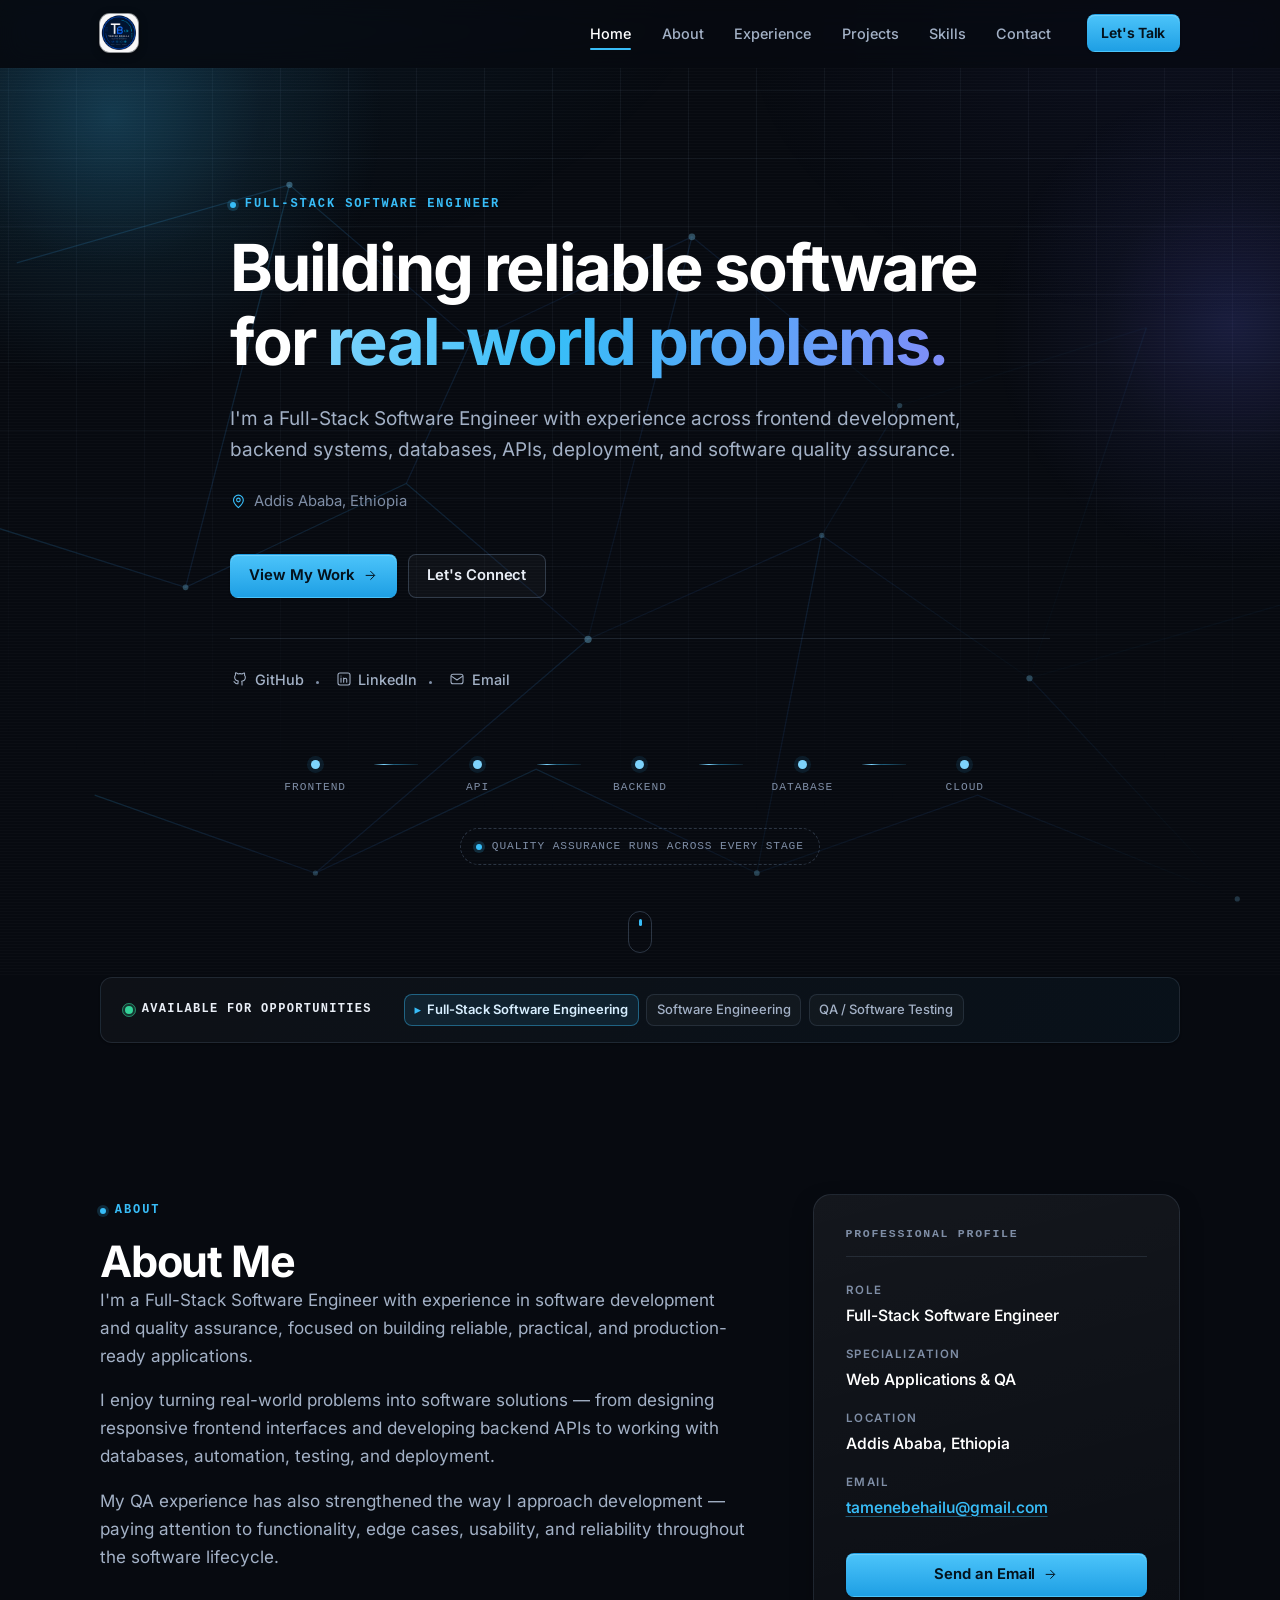
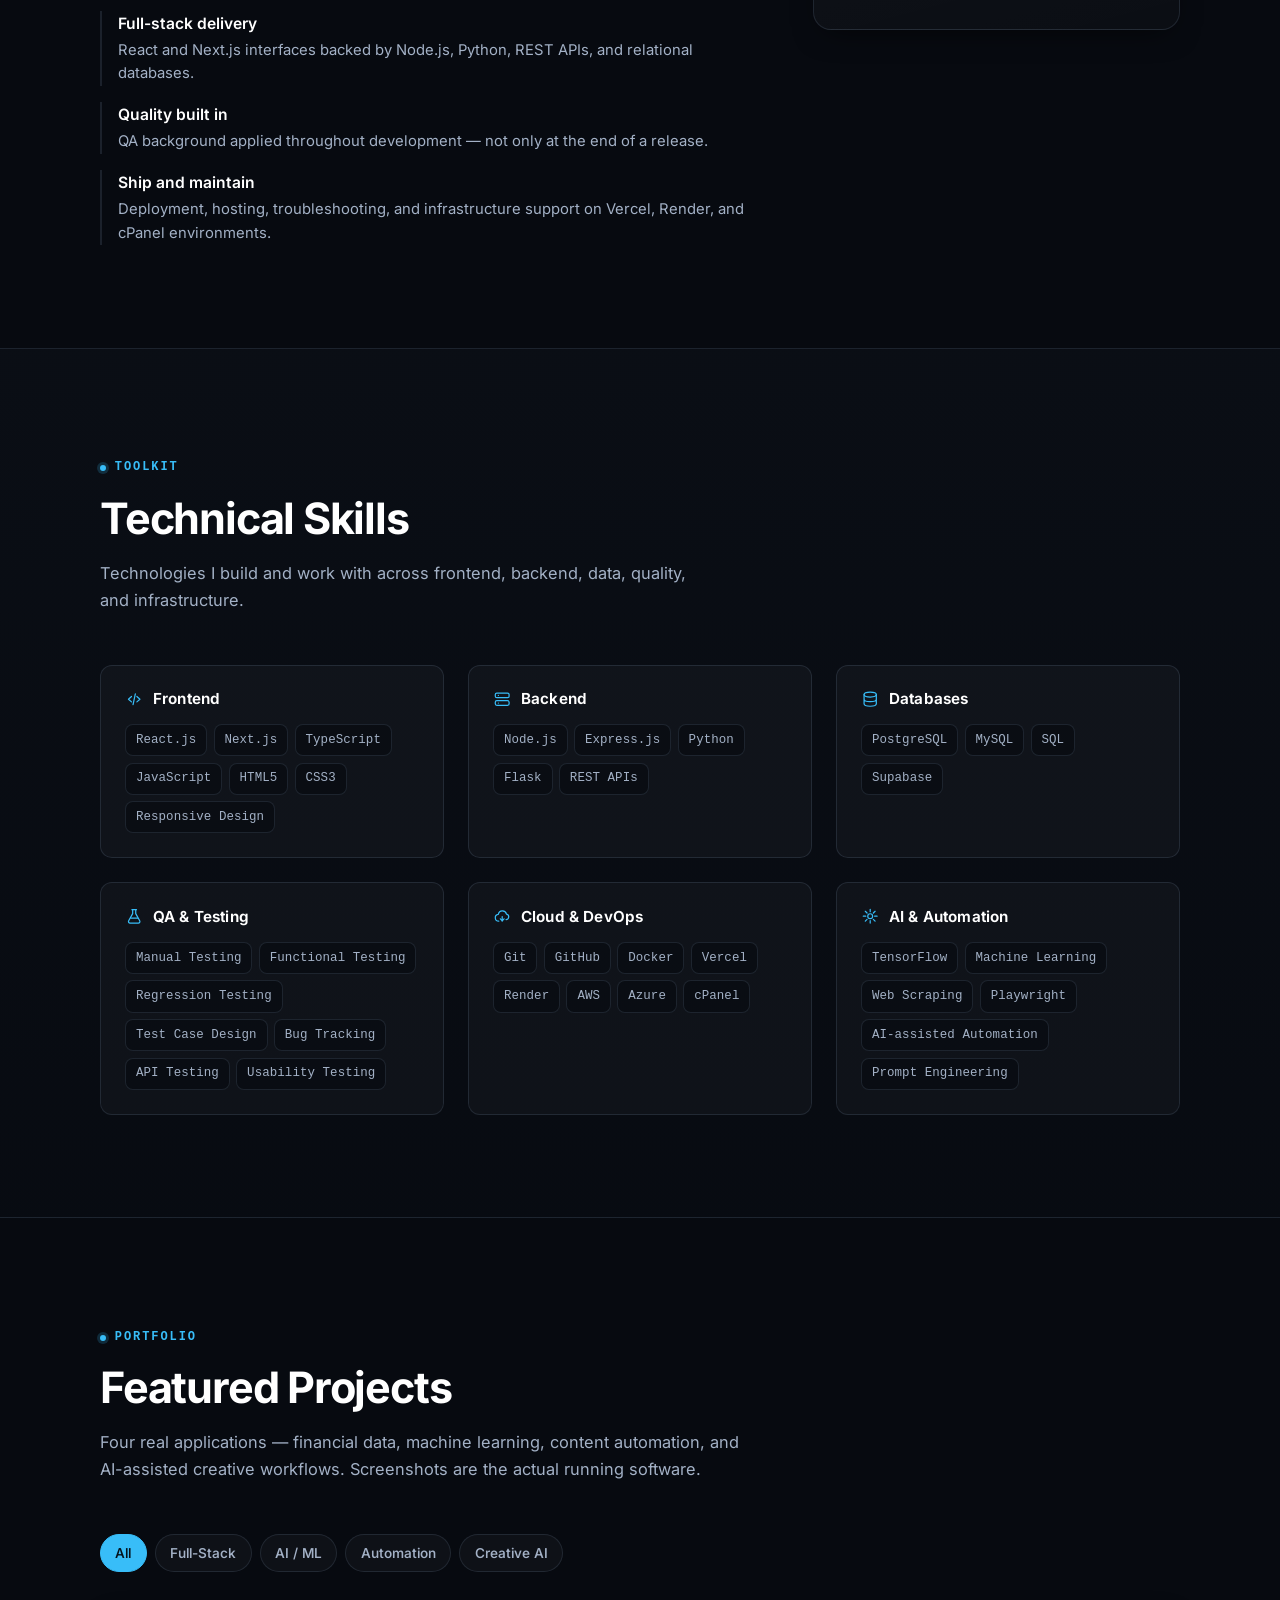
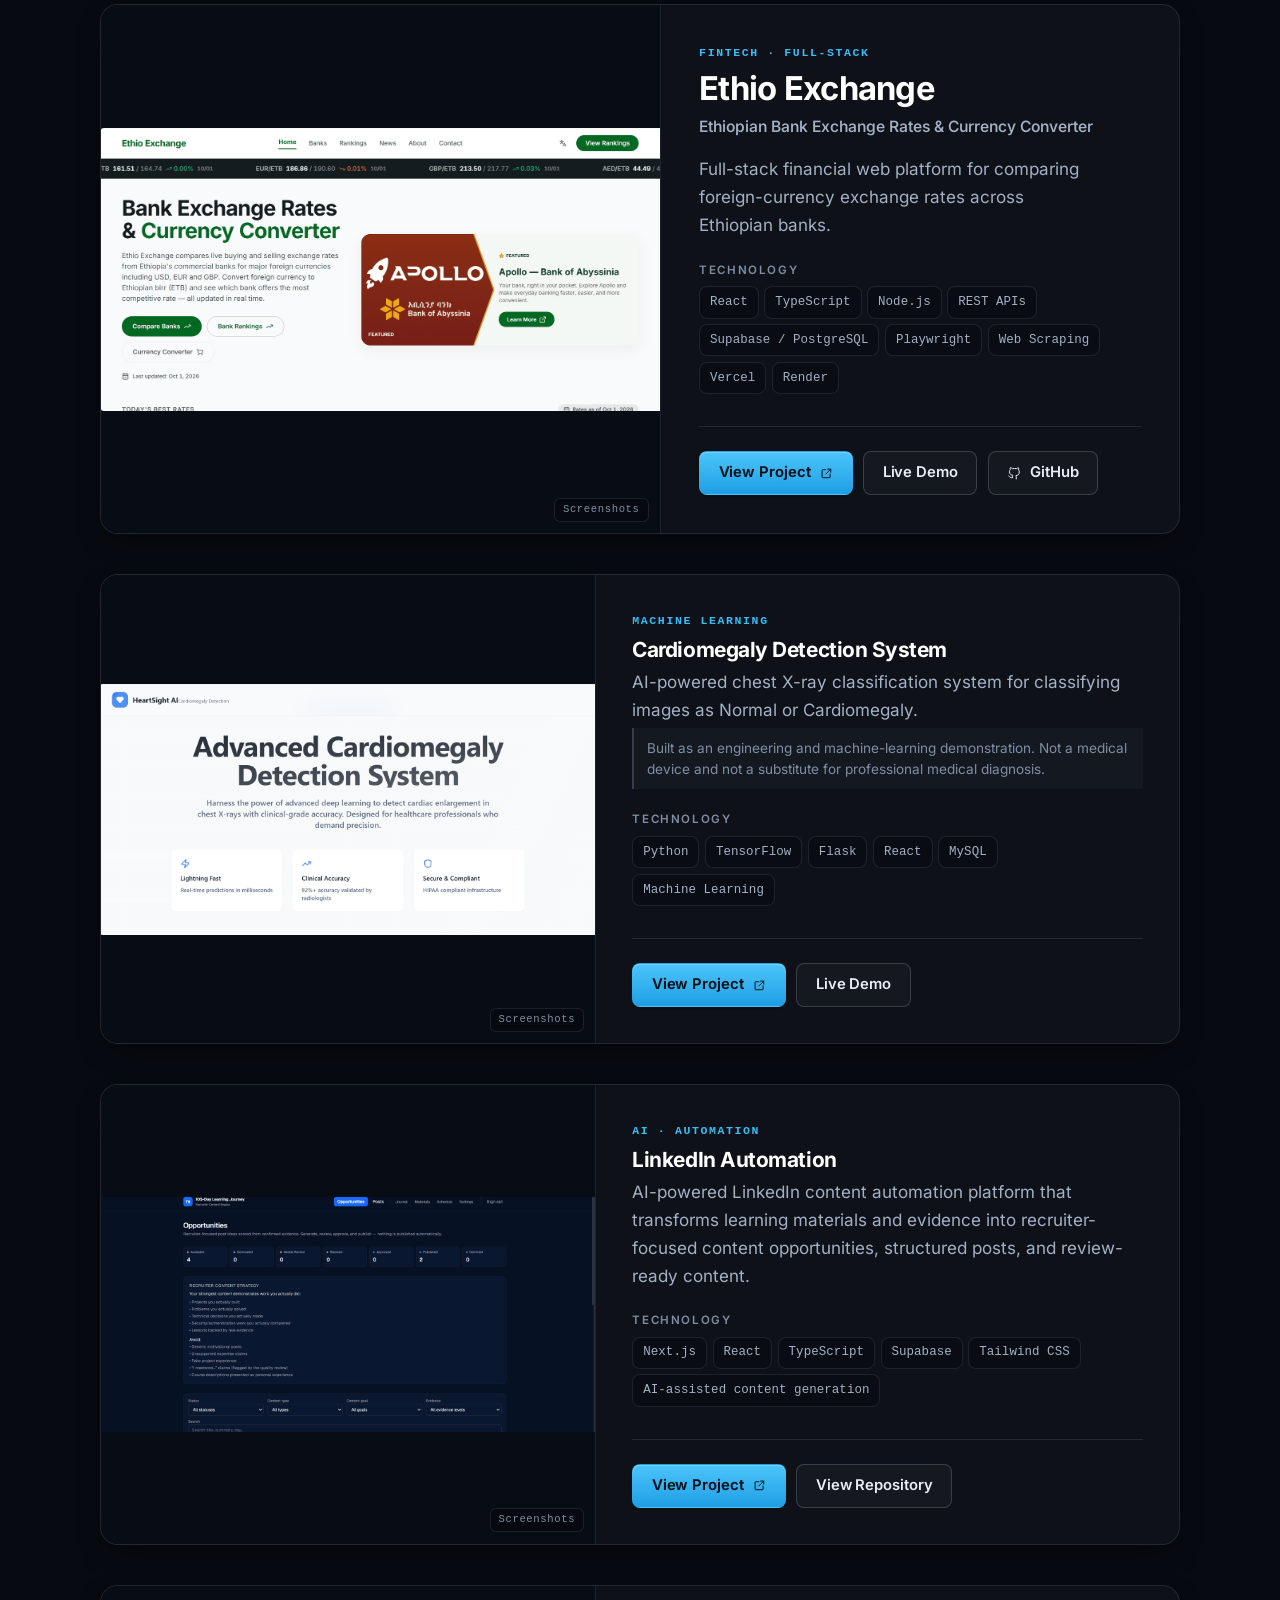
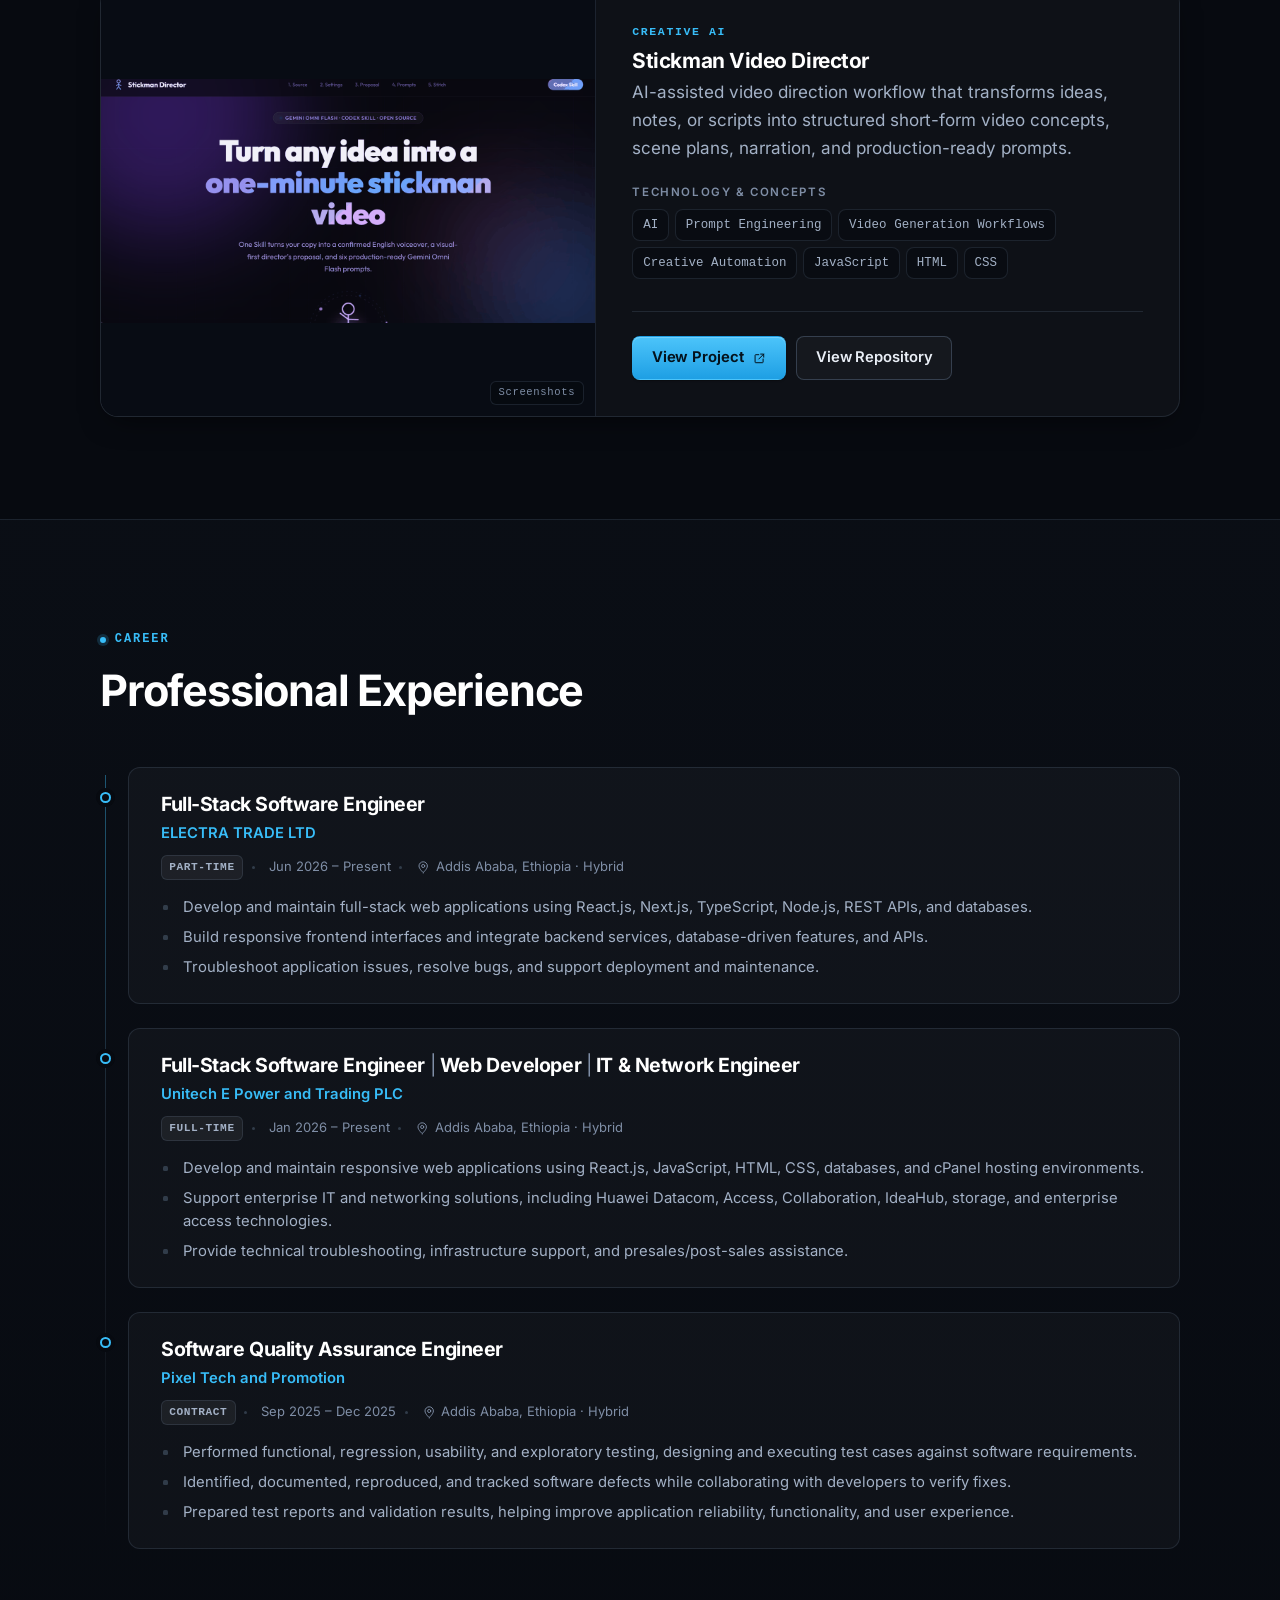
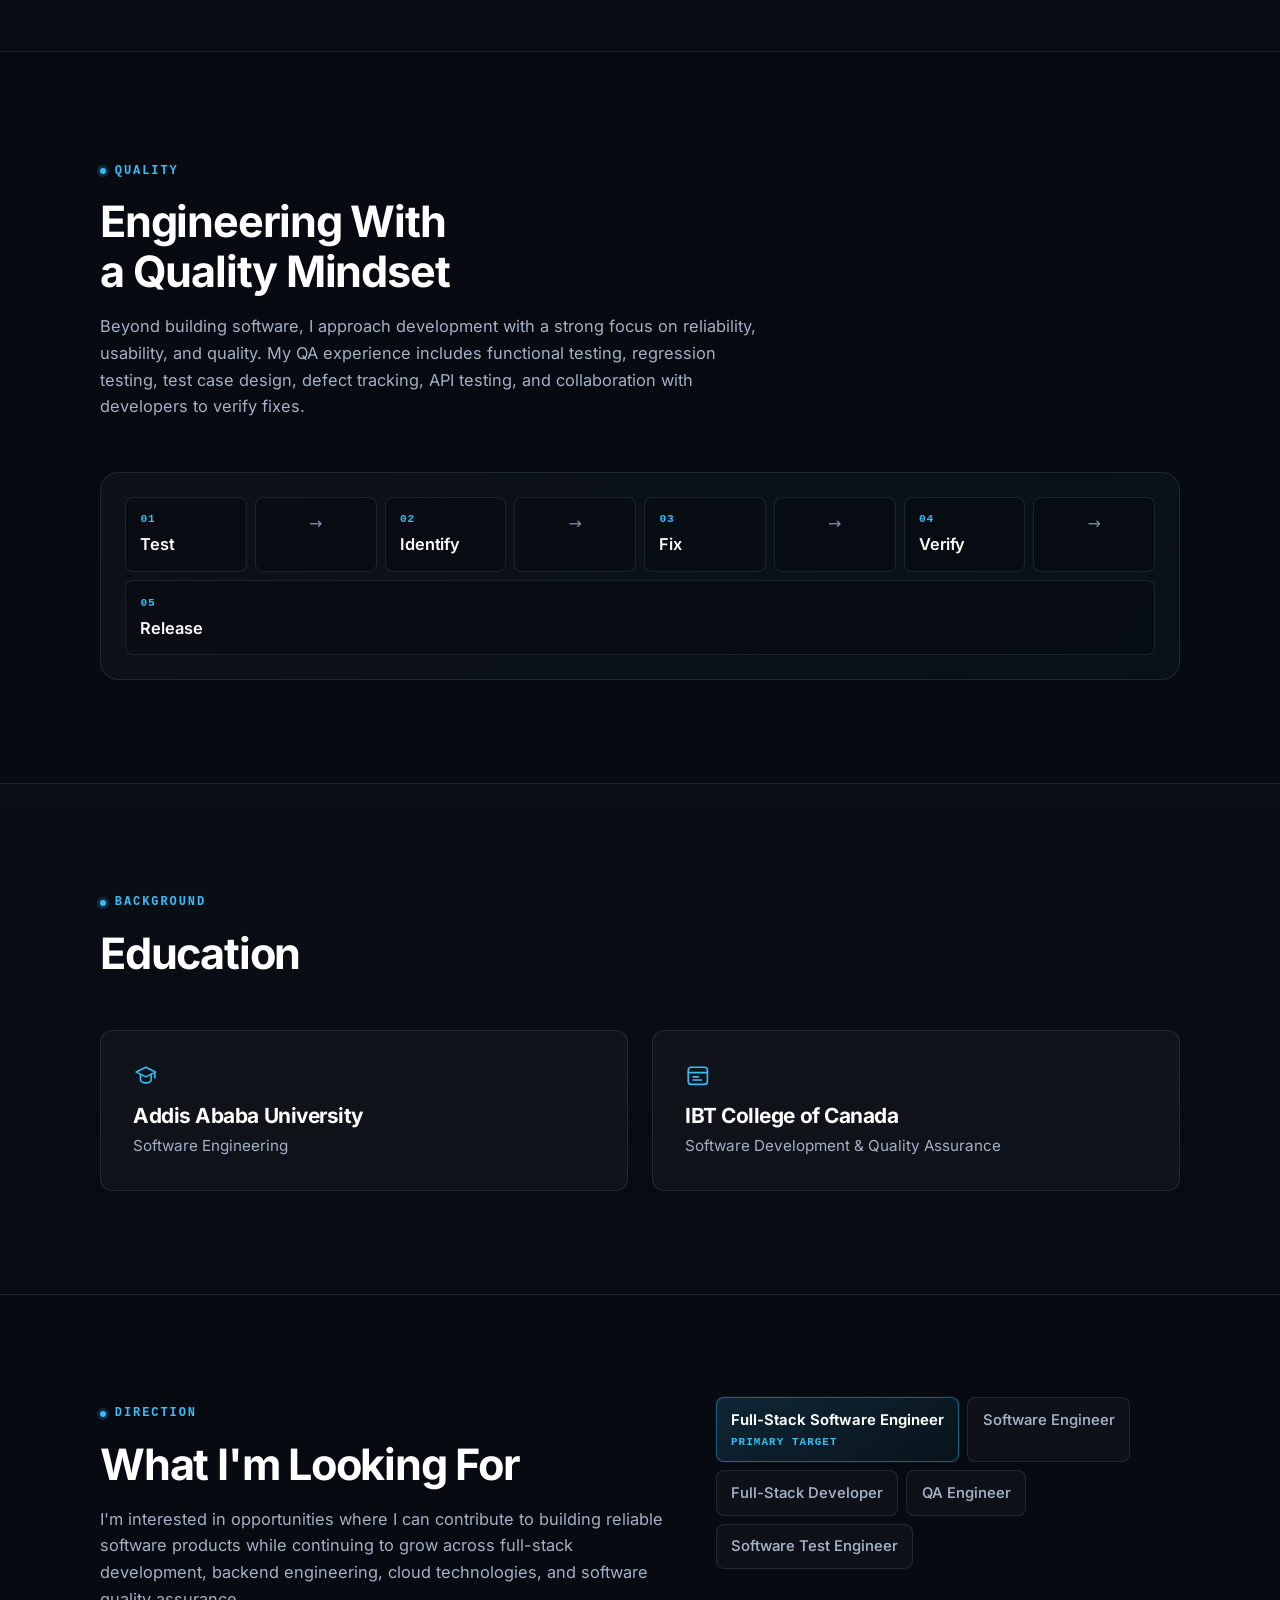
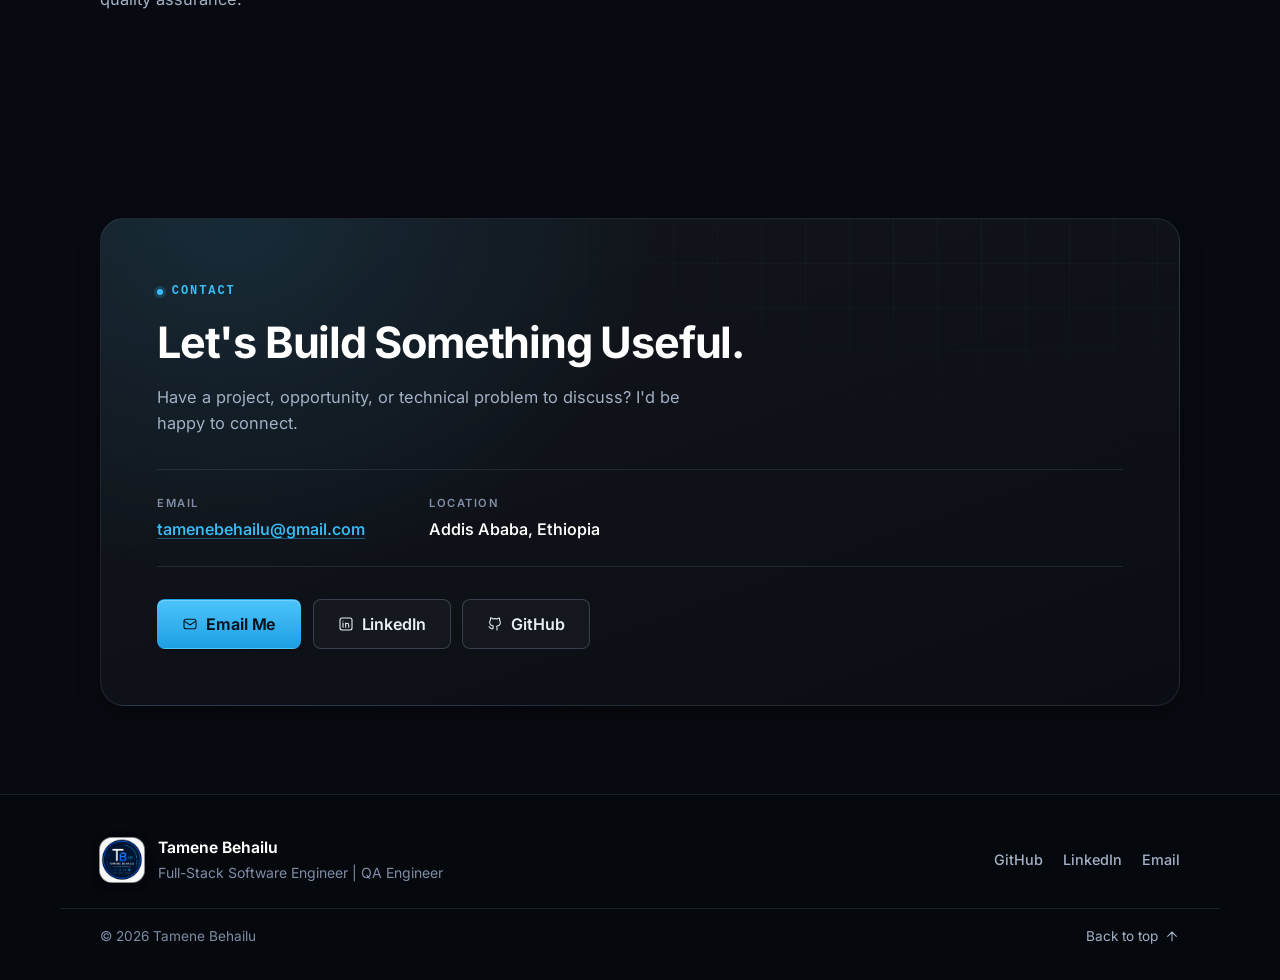
==== commit a117259b: "content: tighten the skills and experience sections Removes vague catch-all badges (API Integration," ====
--- a/index.html
+++ b/index.html
@@ -158,7 +158,7 @@
         View My Work
         <svg class="icon" viewBox="0 0 24 24" aria-hidden="true" focusable="false"><path d="M5 12h13M12.5 5.5 19 12l-6.5 6.5"/></svg>
       </a>
-      <a class="btn btn--ghost" href="#contact">Contact Me</a>
+      <a class="btn btn--ghost" href="#contact">Let's Connect</a>
     </div>
 
     <ul class="hero__social" aria-label="Professional profiles">
@@ -359,7 +359,6 @@
           <li class="badge">Python</li>
           <li class="badge">Flask</li>
           <li class="badge">REST APIs</li>
-          <li class="badge">API Integration</li>
         </ul>
       </article>
 
@@ -376,8 +375,6 @@
           <li class="badge">MySQL</li>
           <li class="badge">SQL</li>
           <li class="badge">Supabase</li>
-          <li class="badge">Database Design</li>
-          <li class="badge">CRUD</li>
         </ul>
       </article>
 
@@ -426,13 +423,15 @@
             <circle cx="12" cy="12" r="3.2"/>
             <path d="M12 3v3.2M12 17.8V21M21 12h-3.2M6.2 12H3M18.4 5.6l-2.3 2.3M7.9 16.1l-2.3 2.3M18.4 18.4l-2.3-2.3M7.9 7.9 5.6 5.6"/>
           </svg>
-          Other
+          AI &amp; Automation
         </h3>
         <ul class="badge-list">
+          <li class="badge">TensorFlow</li>
+          <li class="badge">Machine Learning</li>
           <li class="badge">Web Scraping</li>
           <li class="badge">Playwright</li>
-          <li class="badge">Automation</li>
-          <li class="badge">Data Processing</li>
+          <li class="badge">AI-assisted Automation</li>
+          <li class="badge">Prompt Engineering</li>
         </ul>
       </article>
     </div>
@@ -691,18 +690,10 @@
               Addis Ababa, Ethiopia &middot; Hybrid
             </li>
           </ul>
-          <p class="timeline__summary">
-            Develop and maintain full-stack web applications using React.js, Next.js, TypeScript,
-            Node.js, REST APIs, and databases.
-          </p>
           <ul class="timeline__points">
-            <li>Build responsive frontend interfaces</li>
-            <li>Integrate backend services and APIs</li>
-            <li>Develop database-driven features</li>
-            <li>Troubleshoot application issues</li>
-            <li>Resolve bugs</li>
-            <li>Improve application functionality and performance</li>
-            <li>Deploy and maintain web applications</li>
+            <li>Develop and maintain full-stack web applications using React.js, Next.js, TypeScript, Node.js, REST APIs, and databases.</li>
+            <li>Build responsive frontend interfaces and integrate backend services, database-driven features, and APIs.</li>
+            <li>Troubleshoot application issues, resolve bugs, and support deployment and maintenance.</li>
           </ul>
         </div>
       </li>
@@ -725,15 +716,9 @@
             </li>
           </ul>
           <ul class="timeline__points">
-            <li>Develop and maintain responsive web applications</li>
-            <li>Work with React.js, JavaScript, HTML, CSS and databases</li>
-            <li>Implement frontend and backend functionality</li>
-            <li>Customize and troubleshoot web applications</li>
-            <li>Manage cPanel hosting environments</li>
-            <li>Support enterprise networking and IT infrastructure</li>
-            <li>Work with Huawei Datacom, Access, Collaboration, IdeaHub, storage, and enterprise access solutions</li>
-            <li>Provide technical support and presales/post-sales assistance</li>
-            <li>Troubleshoot customer and infrastructure issues</li>
+            <li>Develop and maintain responsive web applications using React.js, JavaScript, HTML, CSS, databases, and cPanel hosting environments.</li>
+            <li>Support enterprise IT and networking solutions, including Huawei Datacom, Access, Collaboration, IdeaHub, storage, and enterprise access technologies.</li>
+            <li>Provide technical troubleshooting, infrastructure support, and presales/post-sales assistance.</li>
           </ul>
         </div>
       </li>
@@ -756,14 +741,9 @@
             </li>
           </ul>
           <ul class="timeline__points">
-            <li>Performed functional testing</li>
-            <li>Performed regression testing</li>
-            <li>Performed usability testing</li>
-            <li>Designed and executed test cases</li>
-            <li>Identified and documented defects</li>
-            <li>Reproduced and tracked software bugs</li>
-            <li>Collaborated with developers to verify fixes</li>
-            <li>Prepared test reports and validation results</li>
+            <li>Performed functional, regression, usability, and exploratory testing, designing and executing test cases against software requirements.</li>
+            <li>Identified, documented, reproduced, and tracked software defects while collaborating with developers to verify fixes.</li>
+            <li>Prepared test reports and validation results, helping improve application reliability, functionality, and user experience.</li>
           </ul>
         </div>
       </li>
--- a/assets/css/styles.css
+++ b/assets/css/styles.css
@@ -1393,17 +1393,6 @@
   background: var(--border-strong);
 }
 
-.timeline__summary {
-  margin-bottom: var(--sp-4);
-  padding: 0.75rem 0.9rem;
-  border-left: 2px solid var(--accent);
-  background: var(--accent-wash);
-  border-radius: 0 var(--radius-sm) var(--radius-sm) 0;
-  color: #cfe6f5;
-  font-size: 0.95rem;
-  line-height: 1.6;
-  text-wrap: pretty;
-}
 
 .timeline__points {
   display: grid;
